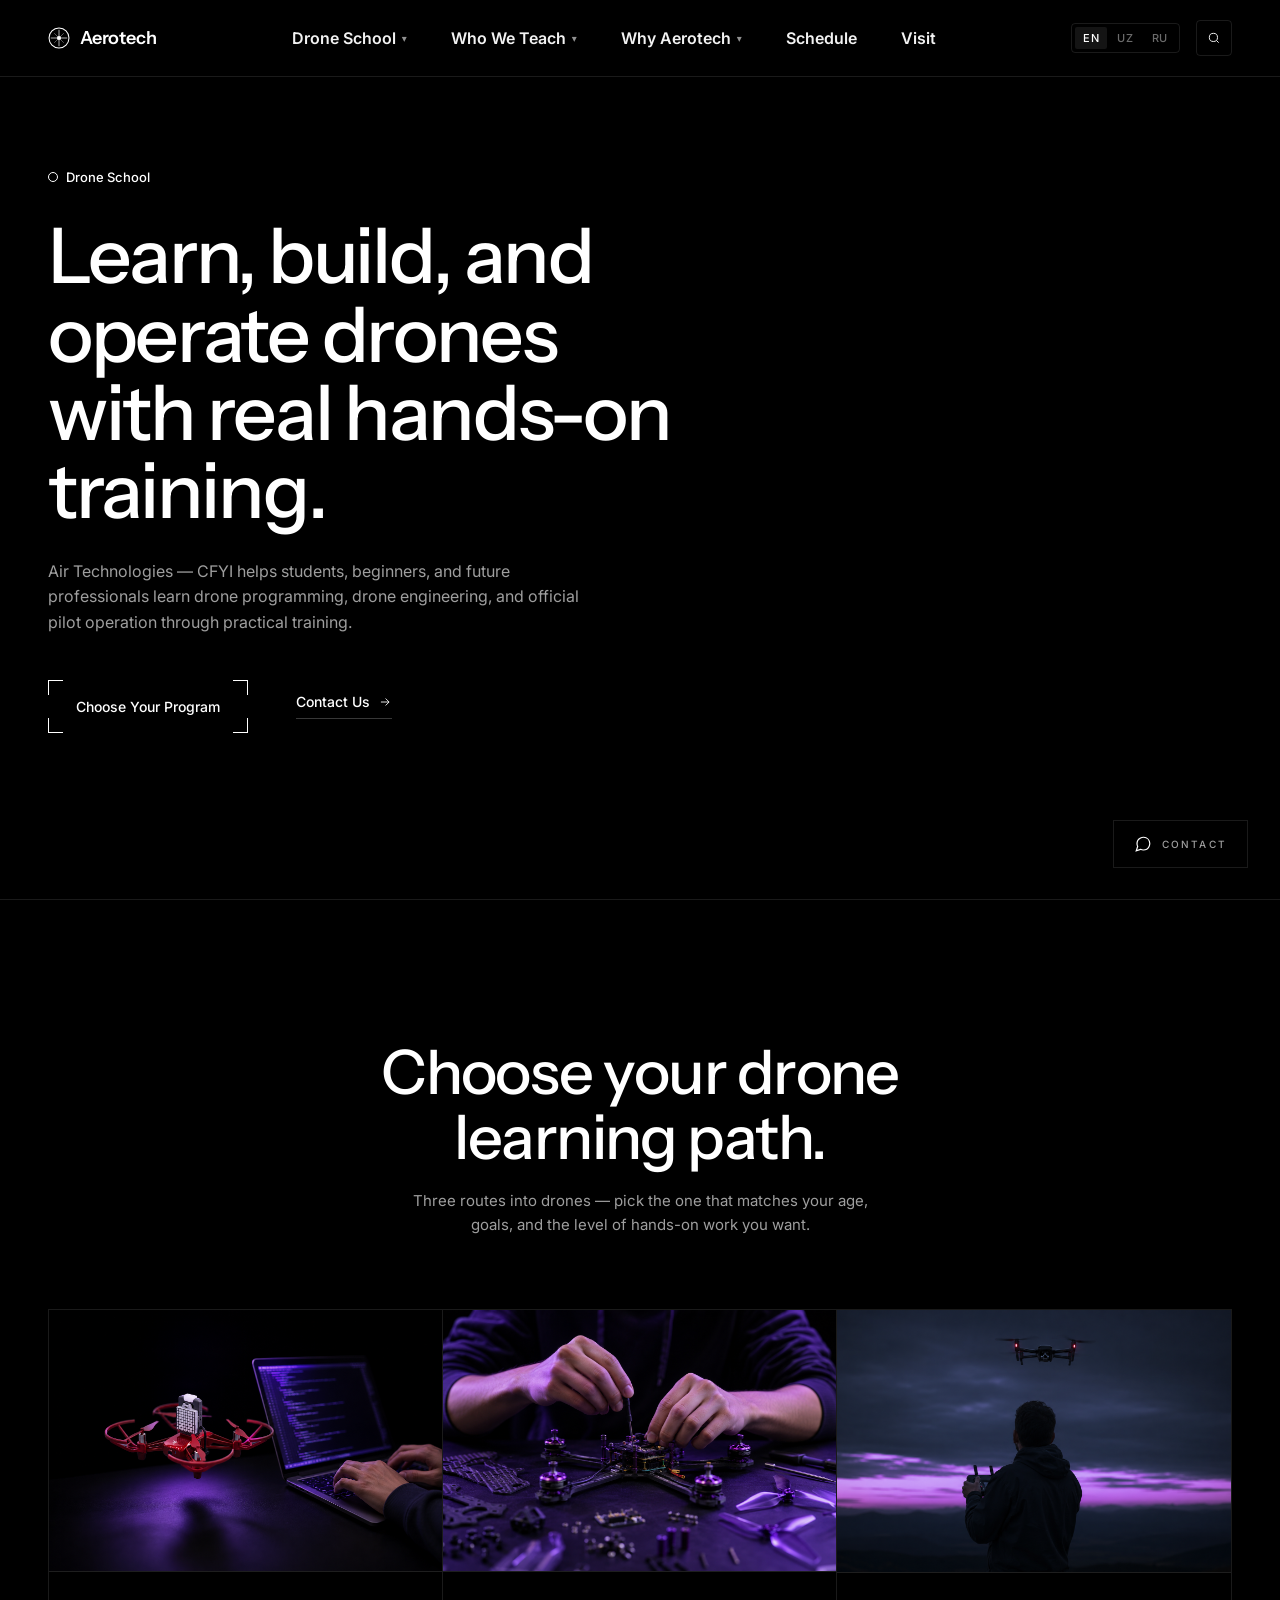
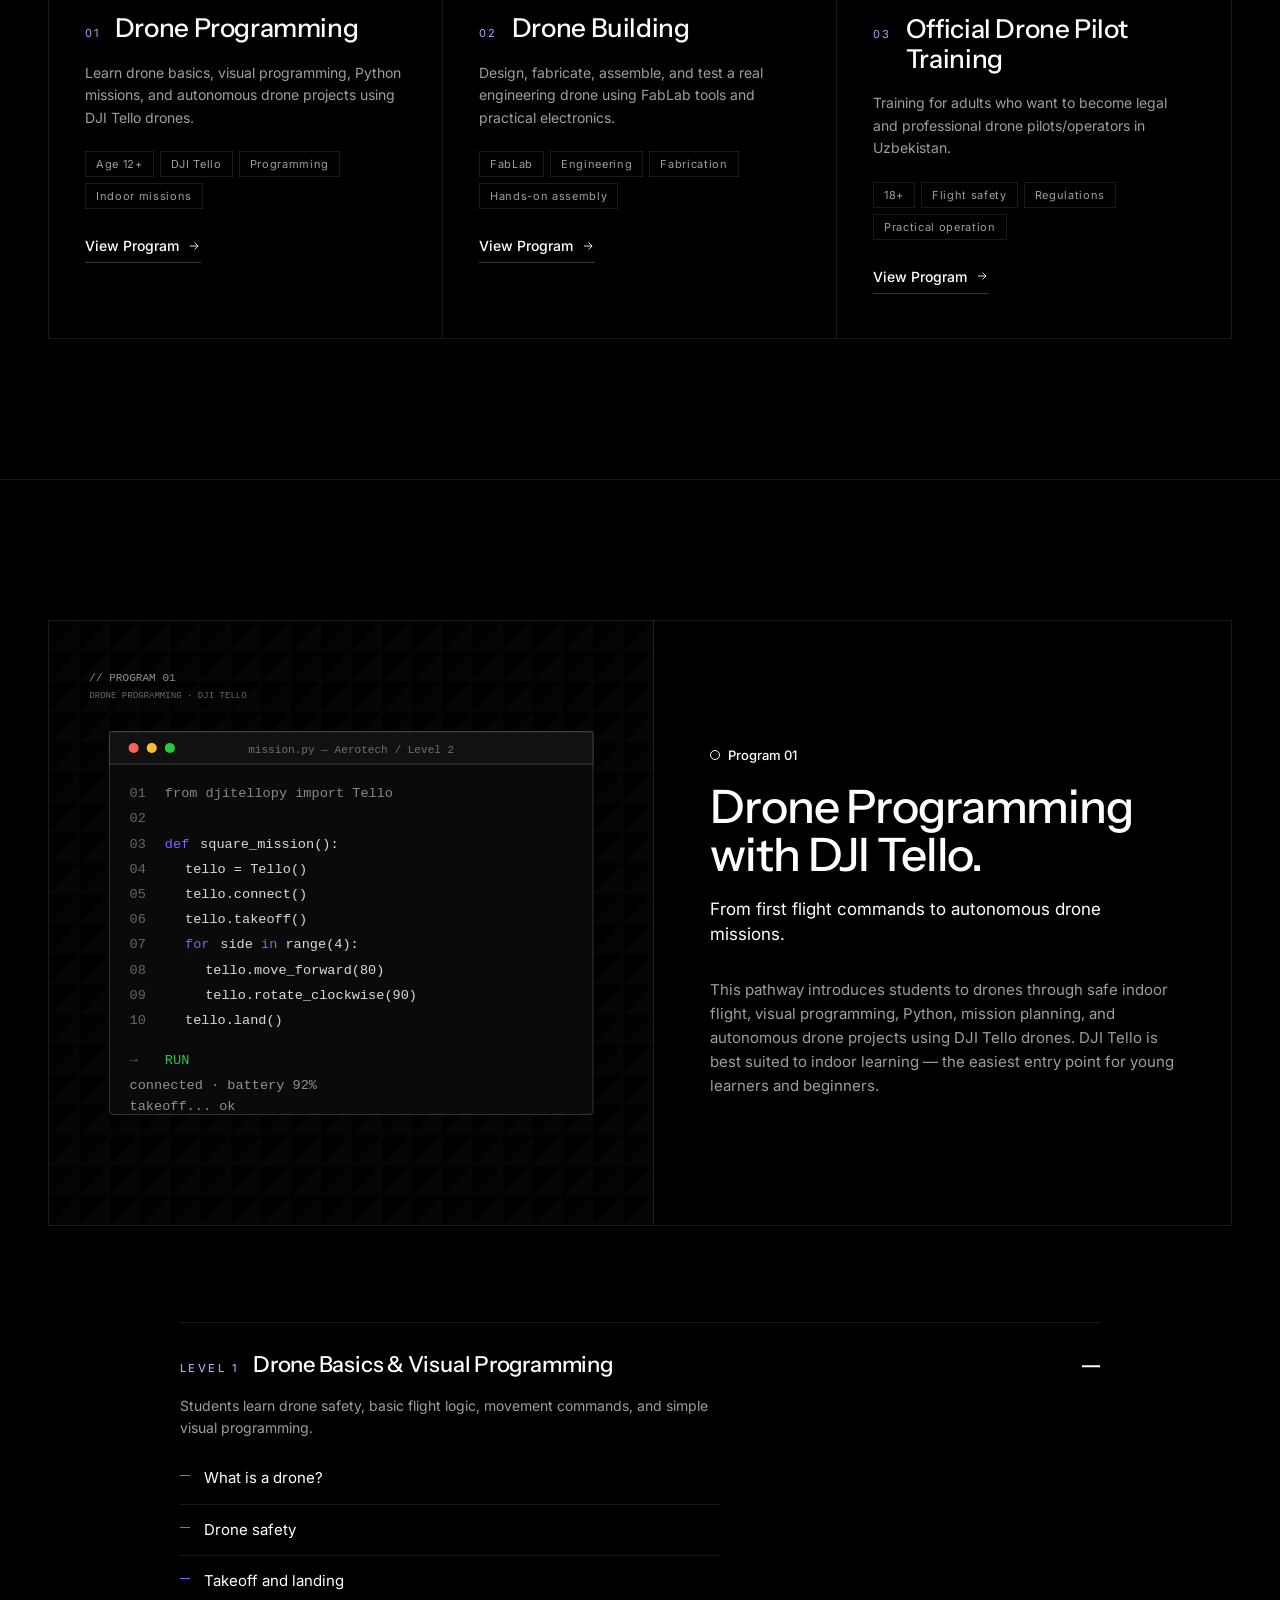
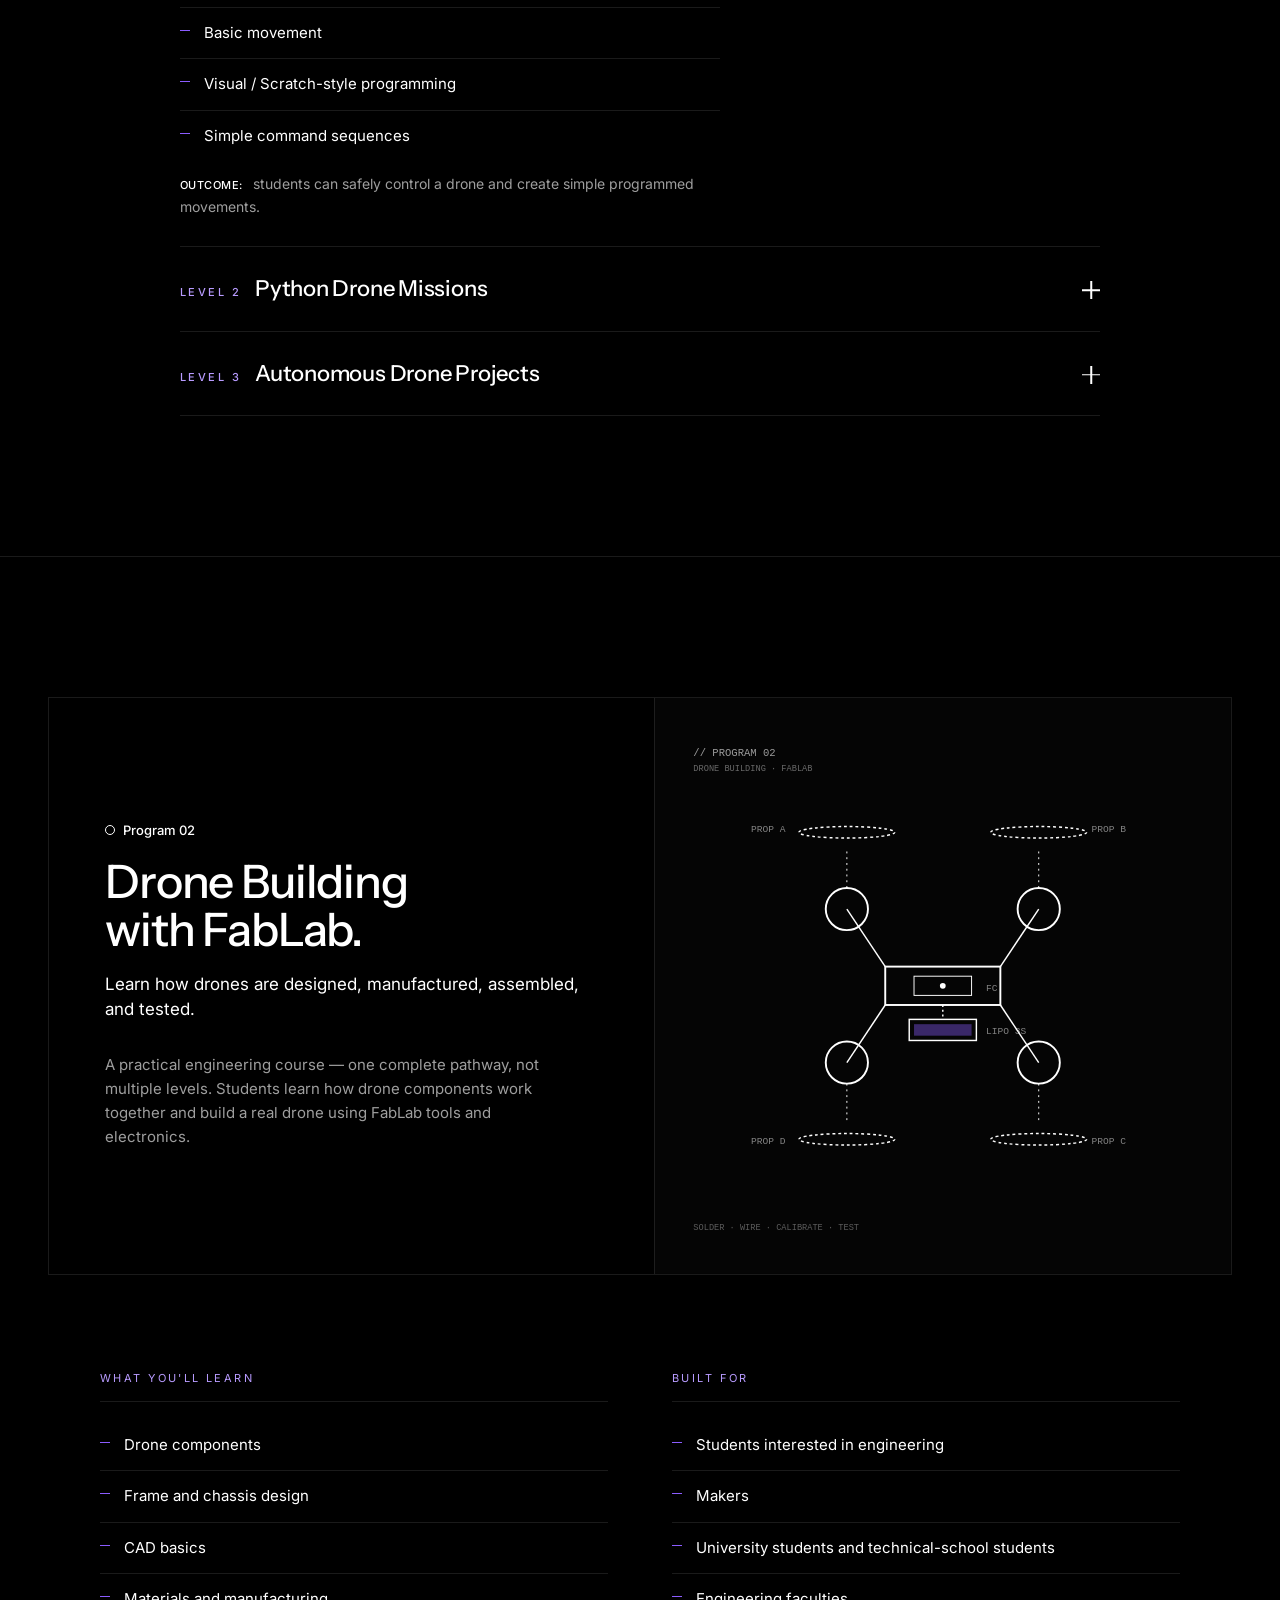
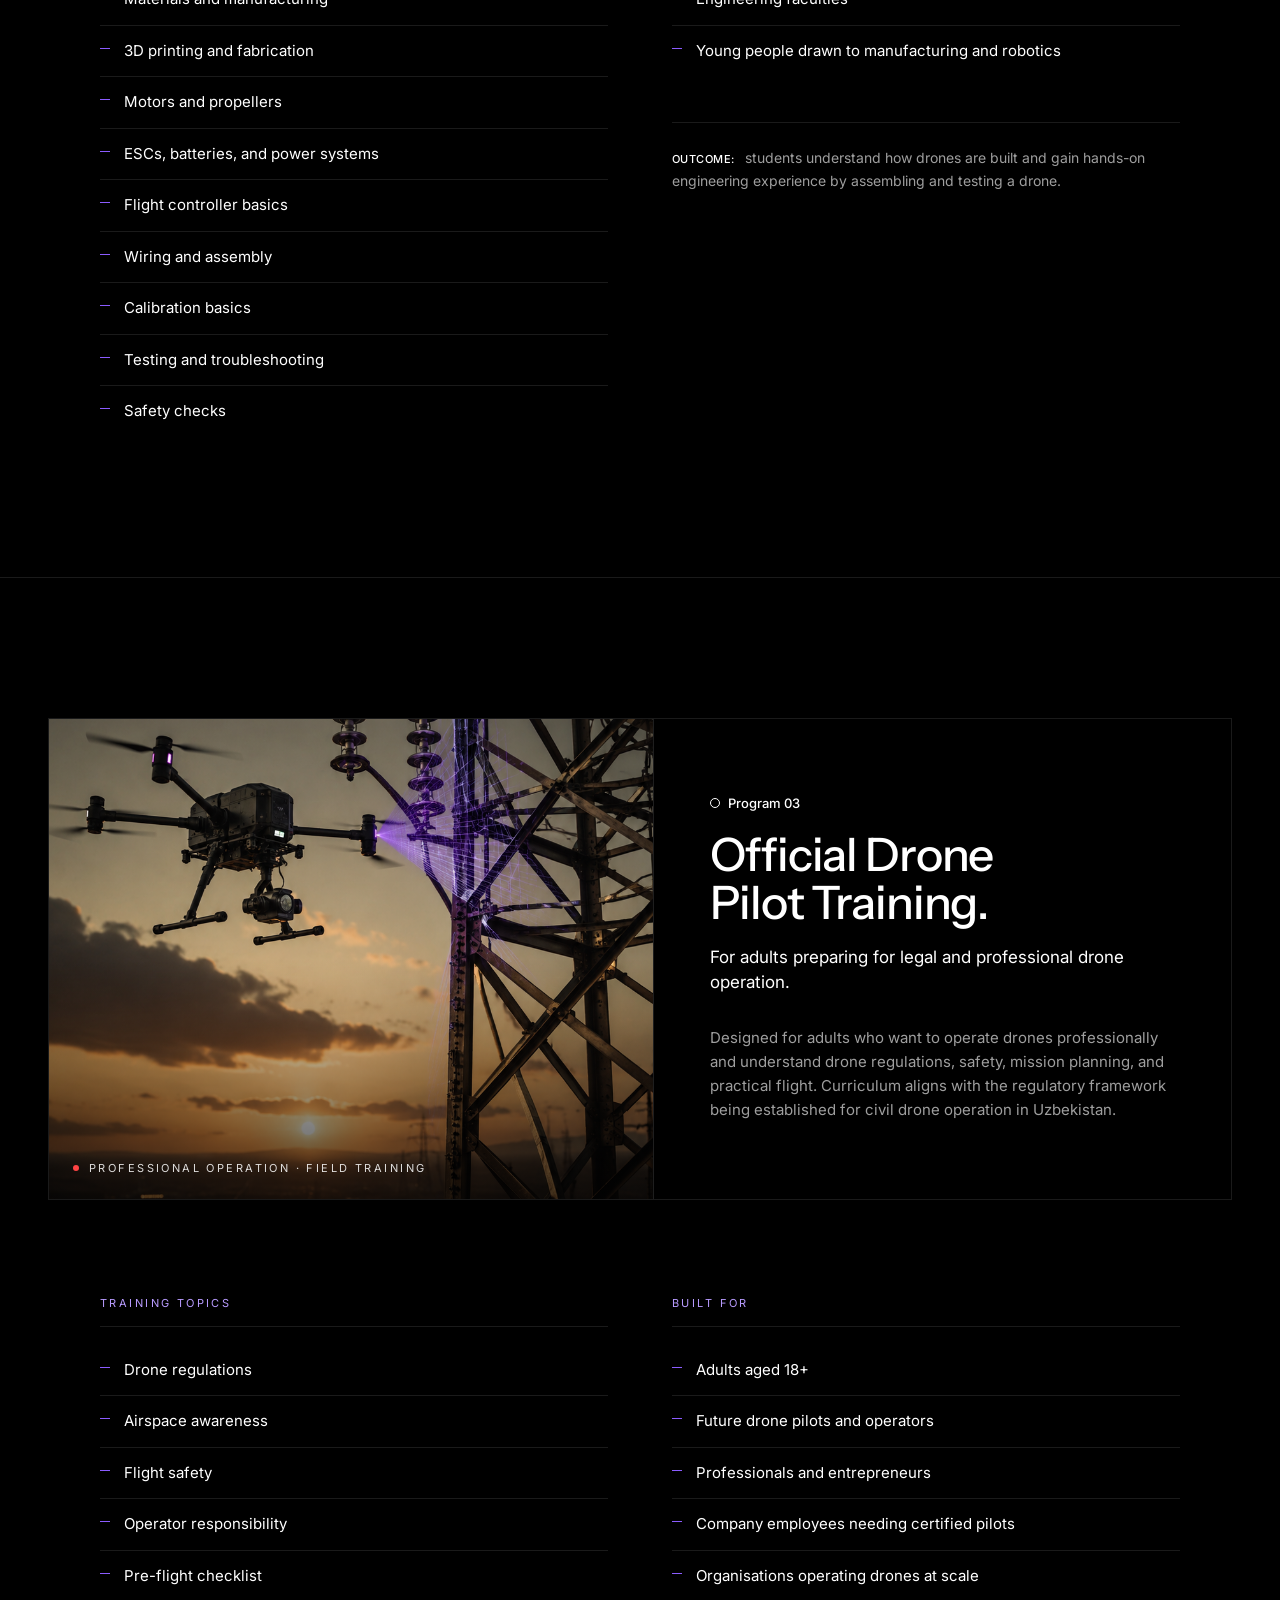
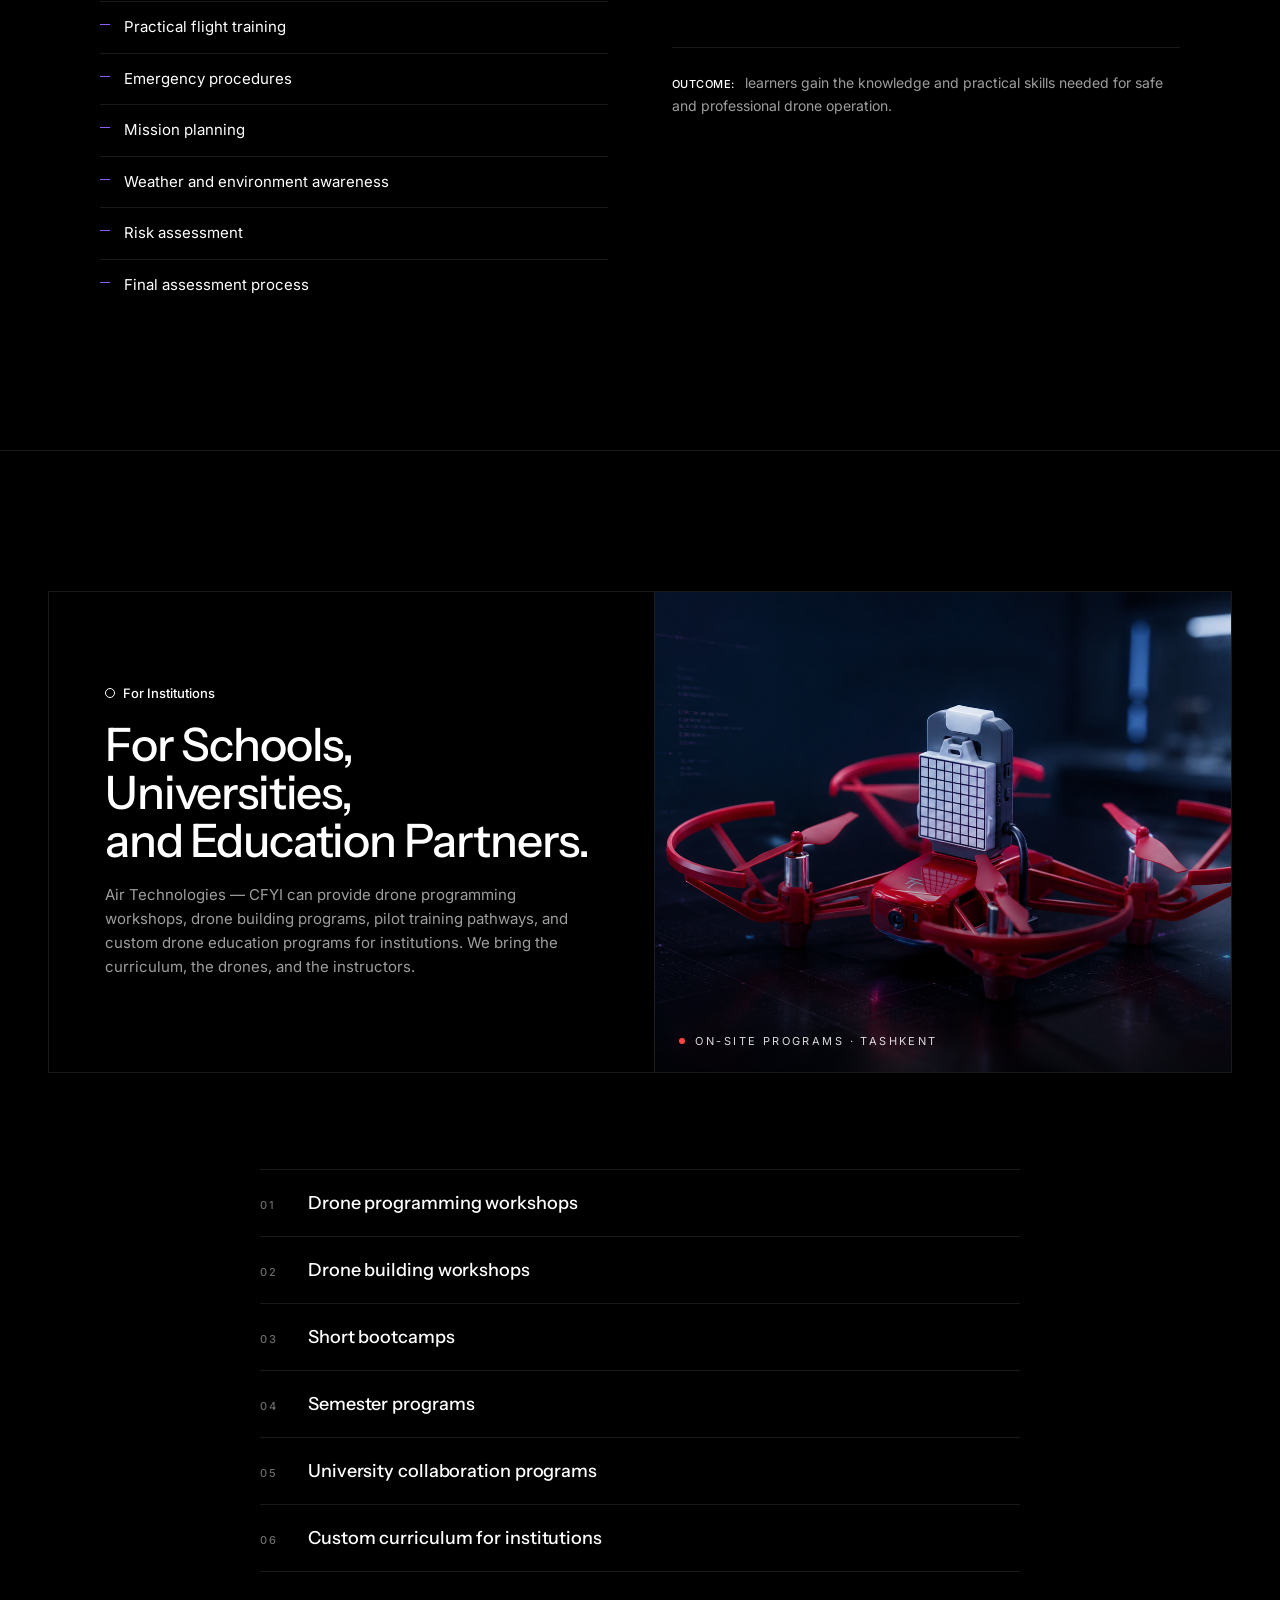
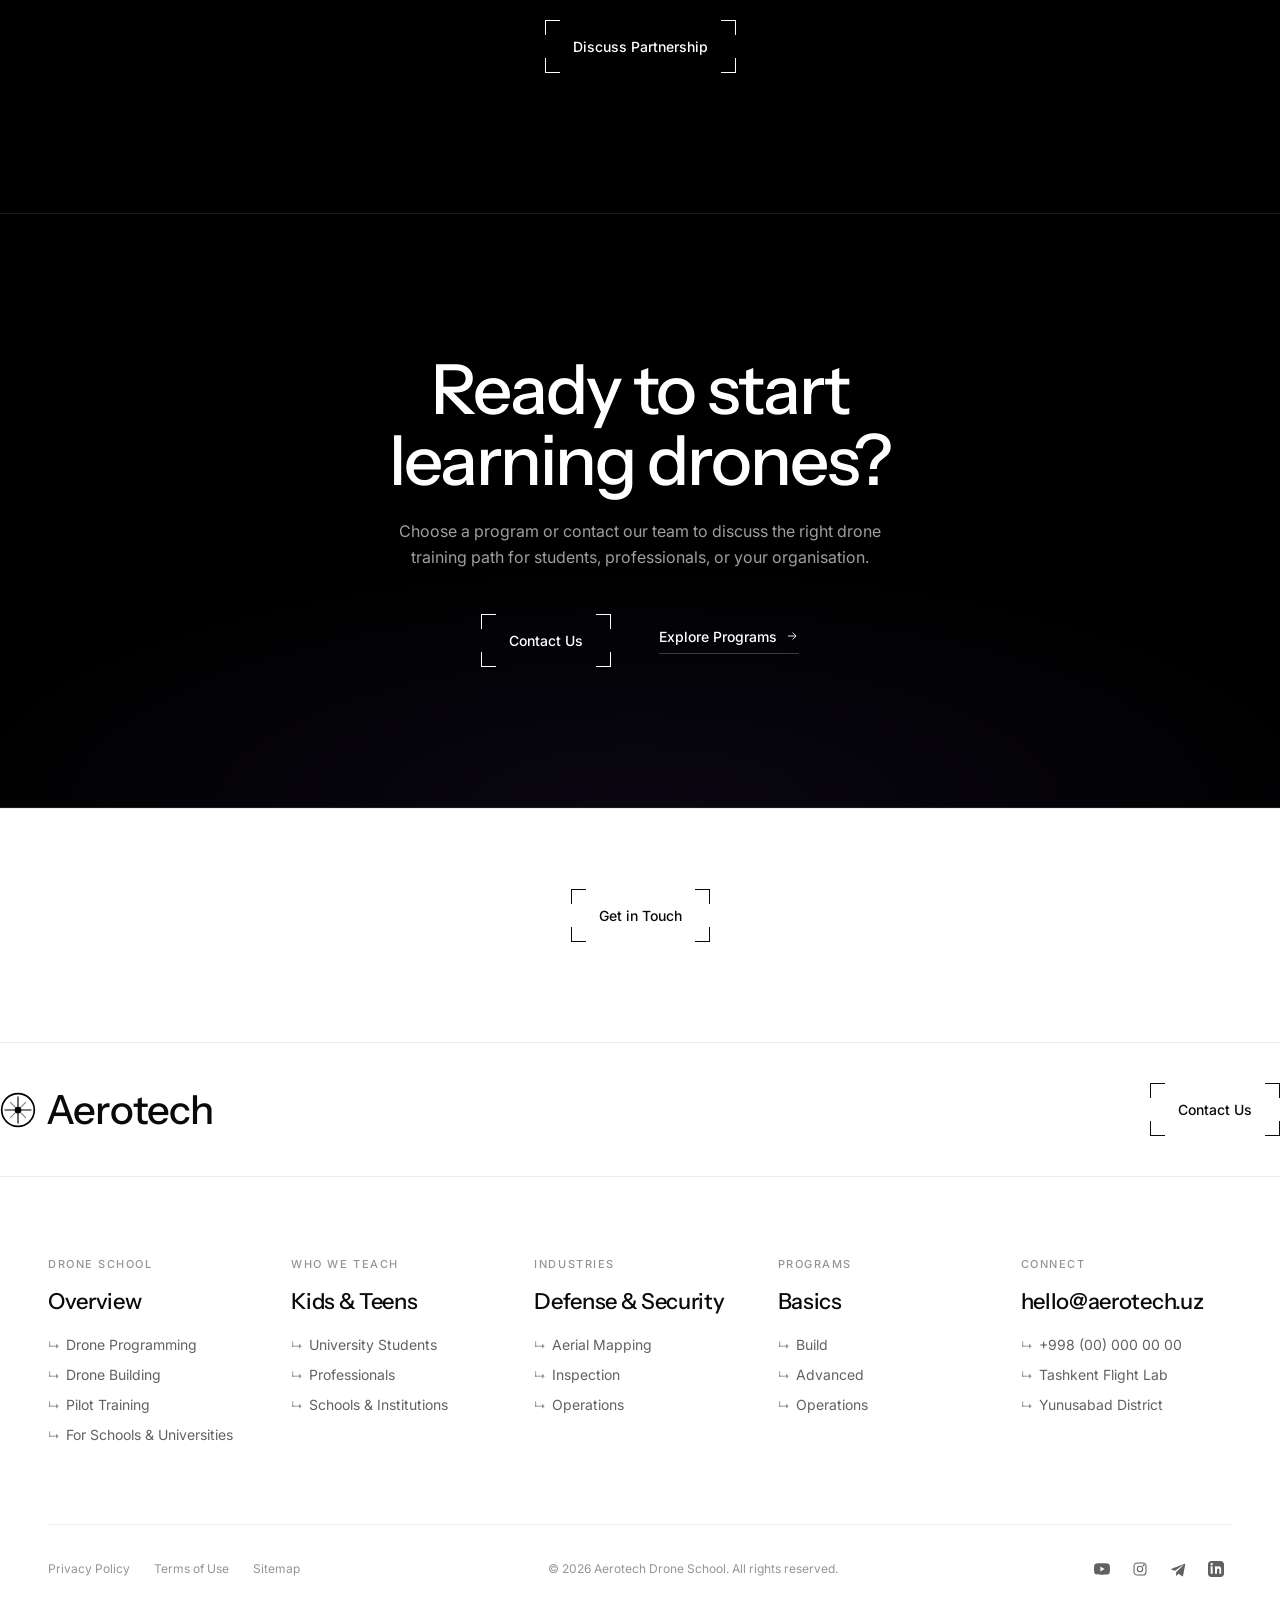
==== drone-school/index.html @ 0a7205a5 "Update site design and assets" ====
<!DOCTYPE html>
<html lang="en">
<head>
  <meta charset="UTF-8" />
  <meta name="viewport" content="width=device-width, initial-scale=1.0" />
  <meta name="description" content="Aerotech Drone School — practical drone programming, building, and pilot training in Uzbekistan. Three programs for students, makers, and adult professionals." />
  <title>Drone School — Aerotech</title>

  <link rel="preconnect" href="https://fonts.googleapis.com">
  <link rel="preconnect" href="https://fonts.gstatic.com" crossorigin>
  <link href="https://fonts.googleapis.com/css2?family=Instrument+Sans:ital,wght@0,400..700;1,400..700&family=Inter:wght@300;400;500;600&display=swap" rel="stylesheet">

  <link rel="stylesheet" href="../css/main.css">
</head>
<body>

<!-- ============================================================
     NAV
     ============================================================ -->
<nav class="nav">
  <div class="container nav-inner">
    <a href="../" class="logo">
      <span class="logo-mark">
        <svg viewBox="0 0 32 32" fill="none">
          <circle cx="16" cy="16" r="14.5" stroke="white" stroke-width="1.5"/>
          <path d="M16 4 L16 28 M4 16 L28 16" stroke="white" stroke-width="1"/>
          <path d="M9 9 L23 23 M23 9 L9 23" stroke="white" stroke-width="1" opacity="0.5"/>
          <circle cx="16" cy="16" r="3" fill="white"/>
        </svg>
      </span>
      Aerotech
    </a>
    <div class="nav-links">
      <div class="nav-item has-dropdown">
        <a href="#drone-school" class="nav-trigger" aria-current="page">Drone School <span class="caret">▾</span></a>
        <div class="nav-dropdown" role="menu" aria-label="Drone School">
          <span class="nav-dropdown__label" aria-hidden="true">Drone School</span>
          <a href="#drone-school" role="menuitem">Overview</a>
          <a href="#drone-programming" role="menuitem">Drone Programming</a>
          <a href="#drone-building" role="menuitem">Drone Building</a>
          <a href="#pilot-training" role="menuitem">Pilot Training</a>
          <a href="#education-partners" role="menuitem">For Schools &amp; Universities</a>
        </div>
      </div>
      <a href="../#audience">Who We Teach <span class="caret">▾</span></a>
      <a href="../#advantage">Why Aerotech <span class="caret">▾</span></a>
      <a href="#">Schedule</a>
      <a href="../#demo">Visit</a>
    </div>
    <div class="nav-right">
      <div class="lang-switch" role="group" aria-label="Language">
        <a href="#" class="active">EN</a>
        <a href="#">UZ</a>
        <a href="#">RU</a>
      </div>
      <a href="#" class="icon-btn" aria-label="Search">
        <svg width="14" height="14" viewBox="0 0 24 24" fill="none" stroke="currentColor" stroke-width="1.6"><circle cx="11" cy="11" r="7"/><path d="m20 20-3.5-3.5"/></svg>
      </a>
      <a href="#" class="icon-btn icon-btn--menu" aria-label="Menu">
        <svg width="14" height="14" viewBox="0 0 24 24" fill="none" stroke="currentColor" stroke-width="1.6"><path d="M3 7h18M3 12h18M3 17h18"/></svg>
      </a>
    </div>
  </div>
</nav>

<!-- Mobile menu drawer (shown < 920px) -->
<div class="mobile-menu" id="mobileMenu">
  <div class="mobile-menu-inner">
    <div class="mobile-menu-group">
      <button type="button" class="mobile-menu-toggle" aria-expanded="true" aria-controls="mobileDsSubmenu">
        Drone School
        <span class="mobile-menu-caret" aria-hidden="true"></span>
      </button>
      <div class="mobile-submenu" id="mobileDsSubmenu">
        <a href="#drone-school">Overview</a>
        <a href="#drone-programming">Drone Programming</a>
        <a href="#drone-building">Drone Building</a>
        <a href="#pilot-training">Pilot Training</a>
        <a href="#education-partners">For Schools &amp; Universities</a>
      </div>
    </div>
    <a href="../#audience">Who We Teach</a>
    <a href="../#industries">Industries</a>
    <a href="../#advantage">Why Aerotech</a>
    <a href="#">Schedule</a>
    <a href="../#demo">Visit</a>
  </div>
</div>

<!-- ============================================================
     DRONE SCHOOL — page content
     ============================================================ -->
<section class="ds-hero ds-hero--page ds-hero--video" id="drone-school">
  <video class="ds-hero__bg" autoplay loop muted playsinline>
    <source src="../assets/videos/DJI Tello EDU_1080p.mp4" type="video/mp4">
  </video>
  <div class="ds-hero__overlay" aria-hidden="true"></div>
  <div class="container ds-hero__content">
    <span class="eyebrow">Drone School</span>
    <h1 class="ds-hero__title">Learn, build, and operate drones<br>with real hands-on training.</h1>
    <p class="ds-hero__sub">Air Technologies — CFYI helps students, beginners, and future professionals learn drone programming, drone engineering, and official pilot operation through practical training.</p>
    <div class="ds-hero__ctas">
      <a href="#ds-programs" class="btn-bracket"><span>Choose Your Program</span></a>
      <a href="../#demo" class="btn-link">Contact Us
        <svg viewBox="0 0 24 24" fill="none" stroke="currentColor" stroke-width="1.5"><path d="M5 12h14M13 6l6 6-6 6"/></svg>
      </a>
    </div>
  </div>
</section>

<section class="ds-programs reveal" id="ds-programs">
  <div class="container">
    <h2 class="ds-programs__title">Choose your drone<br>learning path.</h2>
    <p class="ds-programs__sub">Three routes into drones — pick the one that matches your age, goals, and the level of hands-on work you want.</p>
    <div class="ds-programs__grid">
      <article class="ds-program">
        <div class="ds-program__visual">
          <img src="../assets/images/Drone_programming.png" alt="A student coding drone missions on a laptop next to a mini drone" loading="lazy">
        </div>
        <div class="ds-program__head">
          <span class="ds-program__num">01</span>
          <h3>Drone Programming</h3>
        </div>
        <p>Learn drone basics, visual programming, Python missions, and autonomous drone projects using DJI Tello drones.</p>
        <ul class="ds-program__tags">
          <li>Age 12+</li>
          <li>DJI Tello</li>
          <li>Programming</li>
          <li>Indoor missions</li>
        </ul>
        <a href="#drone-programming" class="btn-link">View Program
          <svg viewBox="0 0 24 24" fill="none" stroke="currentColor" stroke-width="1.5"><path d="M5 12h14M13 6l6 6-6 6"/></svg>
        </a>
      </article>
      <article class="ds-program">
        <div class="ds-program__visual">
          <img src="../assets/images/Drone_building.png" alt="A student assembling a quadcopter drone from its components" loading="lazy">
        </div>
        <div class="ds-program__head">
          <span class="ds-program__num">02</span>
          <h3>Drone Building</h3>
        </div>
        <p>Design, fabricate, assemble, and test a real engineering drone using FabLab tools and practical electronics.</p>
        <ul class="ds-program__tags">
          <li>FabLab</li>
          <li>Engineering</li>
          <li>Fabrication</li>
          <li>Hands-on assembly</li>
        </ul>
        <a href="#drone-building" class="btn-link">View Program
          <svg viewBox="0 0 24 24" fill="none" stroke="currentColor" stroke-width="1.5"><path d="M5 12h14M13 6l6 6-6 6"/></svg>
        </a>
      </article>
      <article class="ds-program">
        <div class="ds-program__visual">
          <img src="../assets/images/Drone_piloting.png" alt="A drone pilot flying a professional drone at dusk with a controller" loading="lazy">
        </div>
        <div class="ds-program__head">
          <span class="ds-program__num">03</span>
          <h3>Official Drone Pilot Training</h3>
        </div>
        <p>Training for adults who want to become legal and professional drone pilots/operators in Uzbekistan.</p>
        <ul class="ds-program__tags">
          <li>18+</li>
          <li>Flight safety</li>
          <li>Regulations</li>
          <li>Practical operation</li>
        </ul>
        <a href="#pilot-training" class="btn-link">View Program
          <svg viewBox="0 0 24 24" fill="none" stroke="currentColor" stroke-width="1.5"><path d="M5 12h14M13 6l6 6-6 6"/></svg>
        </a>
      </article>
    </div>
  </div>
</section>

<section class="ds-deepdive reveal" id="drone-programming">
  <div class="container">
    <div class="ds-feature">
      <div class="ds-feature__visual" aria-hidden="true">
        <svg viewBox="0 0 600 600" preserveAspectRatio="xMidYMid slice">
          <defs>
            <pattern id="ddCodeGrid" width="30" height="30" patternUnits="userSpaceOnUse">
              <path d="M30 0 L0 0 0 30" stroke="rgba(139,92,255,0.08)" stroke-width="0.5"/>
            </pattern>
          </defs>
          <rect width="600" height="600" fill="#050505"/>
          <rect width="600" height="600" fill="url(#ddCodeGrid)"/>
          <rect x="60" y="110" width="480" height="380" rx="4" fill="#0a0a0a" stroke="rgba(255,255,255,0.18)"/>
          <rect x="60" y="110" width="480" height="32" fill="#111" stroke="rgba(255,255,255,0.18)"/>
          <circle cx="84" cy="126" r="5" fill="#ff5f56"/>
          <circle cx="102" cy="126" r="5" fill="#ffbd2e"/>
          <circle cx="120" cy="126" r="5" fill="#27c93f"/>
          <text x="300" y="131" font-family="monospace" font-size="11" fill="rgba(255,255,255,0.4)" text-anchor="middle">mission.py — Aerotech / Level 2</text>
          <g font-family="monospace" font-size="13.5" fill="rgba(255,255,255,0.85)">
            <text x="80" y="175" fill="#666">01</text>
            <text x="115" y="175" fill="#888">from djitellopy import Tello</text>
            <text x="80" y="200" fill="#666">02</text>
            <text x="80" y="225" fill="#666">03</text>
            <text x="115" y="225" fill="#8B5CFF">def</text>
            <text x="150" y="225">square_mission():</text>
            <text x="80" y="250" fill="#666">04</text>
            <text x="135" y="250">tello = Tello()</text>
            <text x="80" y="275" fill="#666">05</text>
            <text x="135" y="275">tello.connect()</text>
            <text x="80" y="300" fill="#666">06</text>
            <text x="135" y="300">tello.takeoff()</text>
            <text x="80" y="325" fill="#666">07</text>
            <text x="135" y="325" fill="#8B5CFF">for</text>
            <text x="170" y="325">side <tspan fill="#8B5CFF">in</tspan> range(4):</text>
            <text x="80" y="350" fill="#666">08</text>
            <text x="155" y="350">tello.move_forward(80)</text>
            <text x="80" y="375" fill="#666">09</text>
            <text x="155" y="375">tello.rotate_clockwise(90)</text>
            <text x="80" y="400" fill="#666">10</text>
            <text x="135" y="400">tello.land()</text>
            <text x="80" y="440" fill="#666">→</text>
            <text x="115" y="440" fill="#27c93f">RUN</text>
            <text x="80" y="465" fill="rgba(255,255,255,0.55)">  connected · battery 92%</text>
            <text x="80" y="485" fill="rgba(255,255,255,0.55)">  takeoff... ok</text>
            <text x="80" y="467" font-size="0" fill="transparent">.</text>
          </g>
          <g font-family="monospace" font-size="11" fill="rgba(255,255,255,0.55)">
            <text x="40" y="60">// PROGRAM 01</text>
            <text x="40" y="76" font-size="9" fill="rgba(255,255,255,0.4)">DRONE PROGRAMMING · DJI TELLO</text>
          </g>
        </svg>
      </div>
      <div class="ds-feature__content">
        <span class="eyebrow">Program 01</span>
        <h2>Drone Programming<br>with DJI Tello.</h2>
        <p class="ds-deepdive__lede">From first flight commands to autonomous drone missions.</p>
        <p class="ds-deepdive__body">This pathway introduces students to drones through safe indoor flight, visual programming, Python, mission planning, and autonomous drone projects using DJI Tello drones. DJI Tello is best suited to indoor learning — the easiest entry point for young learners and beginners.</p>
      </div>
    </div>

    <div class="ds-levels accordion">
      <div class="acc-item ds-level open">
        <div class="acc-head">
          <h3><span class="ds-level__num">Level 1</span>Drone Basics &amp; Visual Programming</h3>
          <span class="acc-toggle"></span>
        </div>
        <div class="acc-body">
          <p>Students learn drone safety, basic flight logic, movement commands, and simple visual programming.</p>
          <ul class="ds-points">
            <li>What is a drone?</li>
            <li>Drone safety</li>
            <li>Takeoff and landing</li>
            <li>Basic movement</li>
            <li>Visual / Scratch-style programming</li>
            <li>Simple command sequences</li>
          </ul>
          <p class="ds-outcome"><strong>Outcome:</strong> students can safely control a drone and create simple programmed movements.</p>
        </div>
      </div>

      <div class="acc-item ds-level">
        <div class="acc-head">
          <h3><span class="ds-level__num">Level 2</span>Python Drone Missions</h3>
          <span class="acc-toggle"></span>
        </div>
        <div class="acc-body">
          <p>Students move from visual logic to Python and learn how to create planned drone missions.</p>
          <ul class="ds-points">
            <li>Python basics</li>
            <li>Drone control with code</li>
            <li>Variables, loops, conditions, functions</li>
            <li>Mission planning</li>
            <li>Debugging drone behavior</li>
          </ul>
          <p class="ds-outcome"><strong>Outcome:</strong> students can write Python code to control drone missions.</p>
        </div>
      </div>

      <div class="acc-item ds-level">
        <div class="acc-head">
          <h3><span class="ds-level__num">Level 3</span>Autonomous Drone Projects</h3>
          <span class="acc-toggle"></span>
        </div>
        <div class="acc-body">
          <p>Students create more advanced drone projects using mission logic, camera concepts, and autonomous behavior.</p>
          <ul class="ds-points">
            <li>Advanced mission logic</li>
            <li>Multi-step missions</li>
            <li>Camera and video-stream basics</li>
            <li>Introduction to computer vision</li>
            <li>Object tracking concepts</li>
            <li>Final autonomous project</li>
            <li>Swarm / multi-drone concepts when equipment allows</li>
          </ul>
          <p class="ds-outcome"><strong>Outcome:</strong> students can create a small autonomous drone project.</p>
        </div>
      </div>
    </div>
  </div>
</section>

<section class="ds-deepdive reveal" id="drone-building">
  <div class="container">
    <div class="ds-feature ds-feature--flip">
      <div class="ds-feature__visual" aria-hidden="true">
        <svg viewBox="0 0 600 600" preserveAspectRatio="xMidYMid slice">
          <rect width="600" height="600" fill="#050505"/>
          <g stroke="white" fill="none" stroke-width="1.5">
            <rect x="240" y="280" width="120" height="40" stroke-width="2"/>
            <line x1="200" y1="220" x2="240" y2="280"/>
            <line x1="400" y1="220" x2="360" y2="280"/>
            <line x1="200" y1="380" x2="240" y2="320"/>
            <line x1="400" y1="380" x2="360" y2="320"/>
            <circle cx="200" cy="220" r="22" stroke-width="2"/>
            <circle cx="400" cy="220" r="22" stroke-width="2"/>
            <circle cx="200" cy="380" r="22" stroke-width="2"/>
            <circle cx="400" cy="380" r="22" stroke-width="2"/>
            <ellipse cx="200" cy="140" rx="50" ry="6" stroke-dasharray="3 3"/>
            <ellipse cx="400" cy="140" rx="50" ry="6" stroke-dasharray="3 3"/>
            <line x1="200" y1="160" x2="200" y2="200" stroke-dasharray="2 4" stroke-width="1"/>
            <line x1="400" y1="160" x2="400" y2="200" stroke-dasharray="2 4" stroke-width="1"/>
            <ellipse cx="200" cy="460" rx="50" ry="6" stroke-dasharray="3 3"/>
            <ellipse cx="400" cy="460" rx="50" ry="6" stroke-dasharray="3 3"/>
            <line x1="200" y1="402" x2="200" y2="442" stroke-dasharray="2 4" stroke-width="1"/>
            <line x1="400" y1="402" x2="400" y2="442" stroke-dasharray="2 4" stroke-width="1"/>
            <rect x="270" y="290" width="60" height="20" stroke-width="1"/>
            <circle cx="300" cy="300" r="3" fill="white" stroke="none"/>
            <rect x="265" y="335" width="70" height="22" stroke-width="1.5"/>
            <rect x="270" y="340" width="60" height="12" fill="rgba(139,92,255,0.4)" stroke="none"/>
            <line x1="300" y1="320" x2="300" y2="335" stroke-dasharray="2 3"/>
          </g>
          <g font-family="monospace" font-size="10" fill="rgba(255,255,255,0.5)">
            <text x="100" y="140">PROP A</text>
            <text x="455" y="140">PROP B</text>
            <text x="100" y="465">PROP D</text>
            <text x="455" y="465">PROP C</text>
            <text x="345" y="305">FC</text>
            <text x="345" y="350">LIPO 3S</text>
            <text x="40" y="60" font-family="monospace" font-size="11" fill="rgba(255,255,255,0.6)">// PROGRAM 02</text>
            <text x="40" y="76" font-family="monospace" font-size="9" fill="rgba(255,255,255,0.4)">DRONE BUILDING · FABLAB</text>
            <text x="40" y="555" font-family="monospace" font-size="9" fill="rgba(255,255,255,0.35)">SOLDER · WIRE · CALIBRATE · TEST</text>
          </g>
        </svg>
      </div>
      <div class="ds-feature__content">
        <span class="eyebrow">Program 02</span>
        <h2>Drone Building<br>with FabLab.</h2>
        <p class="ds-deepdive__lede">Learn how drones are designed, manufactured, assembled, and tested.</p>
        <p class="ds-deepdive__body">A practical engineering course — one complete pathway, not multiple levels. Students learn how drone components work together and build a real drone using FabLab tools and electronics.</p>
      </div>
    </div>

    <div class="ds-twocol">
      <div class="ds-twocol__col">
        <span class="ds-twocol__label">What you'll learn</span>
        <ul class="ds-points ds-points--two">
          <li>Drone components</li>
          <li>Frame and chassis design</li>
          <li>CAD basics</li>
          <li>Materials and manufacturing</li>
          <li>3D printing and fabrication</li>
          <li>Motors and propellers</li>
          <li>ESCs, batteries, and power systems</li>
          <li>Flight controller basics</li>
          <li>Wiring and assembly</li>
          <li>Calibration basics</li>
          <li>Testing and troubleshooting</li>
          <li>Safety checks</li>
        </ul>
      </div>
      <div class="ds-twocol__col">
        <span class="ds-twocol__label">Built for</span>
        <ul class="ds-points">
          <li>Students interested in engineering</li>
          <li>Makers</li>
          <li>University students and technical-school students</li>
          <li>Engineering faculties</li>
          <li>Young people drawn to manufacturing and robotics</li>
        </ul>
        <p class="ds-outcome ds-outcome--block"><strong>Outcome:</strong> students understand how drones are built and gain hands-on engineering experience by assembling and testing a drone.</p>
      </div>
    </div>
  </div>
</section>

<section class="ds-deepdive reveal" id="pilot-training">
  <div class="container">
    <div class="ds-feature">
      <div class="ds-feature__visual ds-feature__visual--photo">
        <img src="../assets/images/industries-inspection.png" alt="Professional drone operator inspecting infrastructure at sunset" loading="lazy">
        <div class="ds-feature__visual-meta" aria-hidden="true">
          <span class="ds-hero__meta-dot"></span>
          <span>Professional operation · Field training</span>
        </div>
      </div>
      <div class="ds-feature__content">
        <span class="eyebrow">Program 03</span>
        <h2>Official Drone<br>Pilot Training.</h2>
        <p class="ds-deepdive__lede">For adults preparing for legal and professional drone operation.</p>
        <p class="ds-deepdive__body">Designed for adults who want to operate drones professionally and understand drone regulations, safety, mission planning, and practical flight. Curriculum aligns with the regulatory framework being established for civil drone operation in Uzbekistan.</p>
      </div>
    </div>

    <div class="ds-twocol">
      <div class="ds-twocol__col">
        <span class="ds-twocol__label">Training topics</span>
        <ul class="ds-points ds-points--two">
          <li>Drone regulations</li>
          <li>Airspace awareness</li>
          <li>Flight safety</li>
          <li>Operator responsibility</li>
          <li>Pre-flight checklist</li>
          <li>Practical flight training</li>
          <li>Emergency procedures</li>
          <li>Mission planning</li>
          <li>Weather and environment awareness</li>
          <li>Risk assessment</li>
          <li>Final assessment process</li>
        </ul>
      </div>
      <div class="ds-twocol__col">
        <span class="ds-twocol__label">Built for</span>
        <ul class="ds-points">
          <li>Adults aged 18+</li>
          <li>Future drone pilots and operators</li>
          <li>Professionals and entrepreneurs</li>
          <li>Company employees needing certified pilots</li>
          <li>Organisations operating drones at scale</li>
        </ul>
        <p class="ds-outcome ds-outcome--block"><strong>Outcome:</strong> learners gain the knowledge and practical skills needed for safe and professional drone operation.</p>
      </div>
    </div>
  </div>
</section>

<section class="ds-deepdive reveal" id="education-partners">
  <div class="container">
    <div class="ds-feature ds-feature--flip">
      <div class="ds-feature__visual ds-feature__visual--photo">
        <img src="../assets/images/1-aerotechadv.png" alt="Aerotech instructors and students in the flight lab" loading="lazy">
        <div class="ds-feature__visual-meta" aria-hidden="true">
          <span class="ds-hero__meta-dot"></span>
          <span>On-site programs · Tashkent</span>
        </div>
      </div>
      <div class="ds-feature__content">
        <span class="eyebrow">For Institutions</span>
        <h2>For Schools, Universities,<br>and Education Partners.</h2>
        <p class="ds-deepdive__body">Air Technologies — CFYI can provide drone programming workshops, drone building programs, pilot training pathways, and custom drone education programs for institutions. We bring the curriculum, the drones, and the instructors.</p>
      </div>
    </div>

    <ul class="ds-offer-list">
      <li><span class="ds-offer-list__num">01</span>Drone programming workshops</li>
      <li><span class="ds-offer-list__num">02</span>Drone building workshops</li>
      <li><span class="ds-offer-list__num">03</span>Short bootcamps</li>
      <li><span class="ds-offer-list__num">04</span>Semester programs</li>
      <li><span class="ds-offer-list__num">05</span>University collaboration programs</li>
      <li><span class="ds-offer-list__num">06</span>Custom curriculum for institutions</li>
    </ul>

    <div class="ds-partners-cta-wrap">
      <a href="../#demo" class="btn-bracket ds-partners-cta"><span>Discuss Partnership</span></a>
    </div>
  </div>
</section>

<section class="ds-final-cta reveal">
  <div class="container">
    <h2>Ready to start<br>learning drones?</h2>
    <p>Choose a program or contact our team to discuss the right drone training path for students, professionals, or your organisation.</p>
    <div class="ds-final-cta__ctas">
      <a href="../#demo" class="btn-bracket"><span>Contact Us</span></a>
      <a href="#ds-programs" class="btn-link">Explore Programs
        <svg viewBox="0 0 24 24" fill="none" stroke="currentColor" stroke-width="1.5"><path d="M5 12h14M13 6l6 6-6 6"/></svg>
      </a>
    </div>
  </div>
</section>

<!-- ============================================================
     FOOTER
     ============================================================ -->
<footer class="footer">
  <div class="container">
    <div class="footer-cta">
      <a href="../#demo" class="btn-bracket"><span>Get in Touch</span></a>
    </div>
  </div>

  <div class="footer-brand-row">
    <div class="container footer-brand-inner">
      <a href="../" class="logo footer-logo-big">
        <span class="logo-mark">
          <svg viewBox="0 0 32 32" fill="none">
            <circle cx="16" cy="16" r="14.5" stroke="white" stroke-width="1.5"/>
            <path d="M16 4 L16 28 M4 16 L28 16" stroke="white" stroke-width="1"/>
            <path d="M9 9 L23 23 M23 9 L9 23" stroke="white" stroke-width="1" opacity="0.5"/>
            <circle cx="16" cy="16" r="3" fill="white"/>
          </svg>
        </span>
        Aerotech
      </a>
      <a href="../#demo" class="btn-bracket"><span>Contact Us</span></a>
    </div>
  </div>

  <div class="container">
    <div class="footer-grid">

      <div class="footer-col">
        <h4>Drone School</h4>
        <a href="#drone-school" class="footer-link-lg">Overview</a>
        <ul>
          <li><a href="#drone-programming">Drone Programming</a></li>
          <li><a href="#drone-building">Drone Building</a></li>
          <li><a href="#pilot-training">Pilot Training</a></li>
          <li><a href="#education-partners">For Schools &amp; Universities</a></li>
        </ul>
      </div>

      <div class="footer-col">
        <h4>Who We Teach</h4>
        <a href="../#audience" class="footer-link-lg">Kids &amp; Teens</a>
        <ul>
          <li><a href="../#audience">University Students</a></li>
          <li><a href="../#audience">Professionals</a></li>
          <li><a href="../#audience">Schools &amp; Institutions</a></li>
        </ul>
      </div>

      <div class="footer-col">
        <h4>Industries</h4>
        <a href="../#industries" class="footer-link-lg">Defense &amp; Security</a>
        <ul>
          <li><a href="../#industries">Aerial Mapping</a></li>
          <li><a href="../#industries">Inspection</a></li>
          <li><a href="../#industries">Operations</a></li>
        </ul>
      </div>

      <div class="footer-col">
        <h4>Programs</h4>
        <a href="../#prog-1" class="footer-link-lg">Basics</a>
        <ul>
          <li><a href="../#prog-2">Build</a></li>
          <li><a href="../#prog-3">Advanced</a></li>
          <li><a href="../#prog-4">Operations</a></li>
        </ul>
      </div>

      <div class="footer-col">
        <h4>Connect</h4>
        <a href="mailto:hello@aerotech.uz" class="footer-link-lg">hello@aerotech.uz</a>
        <ul>
          <li><a href="tel:+998000000000">+998 (00) 000 00 00</a></li>
          <li><a href="../#demo">Tashkent Flight Lab</a></li>
          <li><a href="../#demo">Yunusabad District</a></li>
        </ul>
      </div>

    </div>

    <div class="footer-bottom">
      <div class="legal">
        <a href="#">Privacy Policy</a>
        <a href="#">Terms of Use</a>
        <a href="#">Sitemap</a>
      </div>
      <div class="copy">© 2026 Aerotech Drone School. All rights reserved.</div>
      <div class="social">
        <a href="#" aria-label="YouTube">
          <svg viewBox="0 0 24 24" fill="currentColor"><path d="M23.5 6.2a3 3 0 0 0-2.1-2.1C19.5 3.5 12 3.5 12 3.5s-7.5 0-9.4.6A3 3 0 0 0 .5 6.2 31.4 31.4 0 0 0 0 12a31.4 31.4 0 0 0 .5 5.8 3 3 0 0 0 2.1 2.1c2 .6 9.4.6 9.4.6s7.5 0 9.4-.6a3 3 0 0 0 2.1-2.1A31.4 31.4 0 0 0 24 12a31.4 31.4 0 0 0-.5-5.8zM9.6 15.6V8.4l6.2 3.6-6.2 3.6z"/></svg>
        </a>
        <a href="#" aria-label="Instagram">
          <svg viewBox="0 0 24 24" fill="none" stroke="currentColor" stroke-width="1.6"><rect x="3" y="3" width="18" height="18" rx="5"/><circle cx="12" cy="12" r="4"/><circle cx="17.5" cy="6.5" r="0.6" fill="currentColor"/></svg>
        </a>
        <a href="#" aria-label="Telegram">
          <svg viewBox="0 0 24 24" fill="currentColor"><path d="M22 4 2.5 11.5c-.7.3-.7 1.2 0 1.5l5 1.7L19 6.5c.5-.4 1-.1.6.3L9.4 16.4l-.4 5c0 .6.7.9 1.1.5l3-2.7 5 3.7c.6.4 1.4.1 1.5-.6L22.9 5c.2-.7-.4-1.3-.9-1z"/></svg>
        </a>
        <a href="#" aria-label="LinkedIn">
          <svg viewBox="0 0 24 24" fill="currentColor"><path d="M19 0H5C2.2 0 0 2.2 0 5v14c0 2.8 2.2 5 5 5h14c2.8 0 5-2.2 5-5V5c0-2.8-2.2-5-5-5zM7 19H4V8h3v11zM5.5 6.5c-1 0-1.7-.7-1.7-1.7s.7-1.7 1.7-1.7c1 0 1.7.7 1.7 1.7s-.7 1.7-1.7 1.7zM20 19h-3v-5.4c0-1.4-.5-2.3-1.7-2.3-.9 0-1.5.6-1.7 1.2-.1.2-.1.5-.1.8V19h-3V8h3v1.3c.4-.6 1.1-1.5 2.7-1.5 2 0 3.5 1.3 3.5 4.1V19z"/></svg>
        </a>
      </div>
    </div>
  </div>
</footer>

<!-- ============================================================
     LEAD CAPTURE CTA — persistent right-edge drawer
     ============================================================ -->
<button class="cta-trigger" id="leadTrigger" type="button" aria-label="Open contact panel" aria-expanded="false" aria-controls="leadCTA">
  <span class="cta-trigger__icon">
    <svg viewBox="0 0 24 24" fill="none" stroke="currentColor" stroke-width="1.6">
      <path d="M21 11.5a8.4 8.4 0 0 1-.9 3.8 8.5 8.5 0 0 1-7.6 4.7 8.4 8.4 0 0 1-3.8-.9L3 21l1.9-5.7a8.4 8.4 0 0 1-.9-3.8 8.5 8.5 0 0 1 4.7-7.6 8.4 8.4 0 0 1 3.8-.9h.5a8.5 8.5 0 0 1 8 8z"/>
    </svg>
  </span>
  <span class="cta-trigger__label">Contact</span>
</button>

<aside class="cta-popup" id="leadCTA" aria-hidden="true" role="dialog" aria-modal="false" aria-label="Talk to our team">
  <div class="cta-popup__card">
    <button class="cta-popup__close" type="button" aria-label="Close panel">
      <svg width="14" height="14" viewBox="0 0 24 24" fill="none" stroke="currentColor" stroke-width="1.6">
        <path d="M6 6l12 12M18 6L6 18"/>
      </svg>
    </button>

    <div class="cta-popup__scroll" id="leadScroll">
      <div class="cta-popup__eyebrow">
        <span class="cta-popup__mark">
          <svg viewBox="0 0 32 32" fill="none">
            <circle cx="16" cy="16" r="14.5" stroke="white" stroke-width="1.5"/>
            <path d="M16 4 L16 28 M4 16 L28 16" stroke="white" stroke-width="1"/>
            <path d="M9 9 L23 23 M23 9 L9 23" stroke="white" stroke-width="1" opacity="0.5"/>
            <circle cx="16" cy="16" r="3" fill="white"/>
          </svg>
        </span>
        Aerotech
      </div>

      <div class="cta-popup__panel cta-popup__panel--form">
        <h3 class="cta-popup__title">Talk to our team.</h3>
        <p class="cta-popup__sub">Leave your number or email and we'll reach out within one working day.</p>

        <form class="cta-popup__form" id="leadForm" novalidate>
          <label class="cta-popup__field">
            <span class="cta-popup__vh" id="leadInputLabel">Phone or email</span>
            <input
              type="tel"
              class="cta-popup__input"
              id="leadInput"
              name="contact"
              placeholder="+998 __ ___ __ __"
              aria-labelledby="leadInputLabel"
              autocomplete="tel"
              required
            />
          </label>

          <div class="cta-popup__toggle" role="tablist" aria-label="Contact method">
            <button type="button" class="cta-popup__toggle-btn is-active" data-mode="phone" role="tab" aria-selected="true">Phone</button>
            <button type="button" class="cta-popup__toggle-btn" data-mode="email" role="tab" aria-selected="false">Email</button>
          </div>

          <div class="cta-popup__error" id="leadError" role="alert"></div>

          <button type="submit" class="btn-bracket cta-popup__submit">
            <span class="cta-popup__btn-label">Get a callback</span>
          </button>

          <p class="cta-popup__legal">By submitting you agree to be contacted by Aerotech.</p>
        </form>
      </div>

      <div class="cta-popup__panel cta-popup__panel--success" aria-hidden="true">
        <div class="cta-popup__check">
          <svg viewBox="0 0 24 24" fill="none" stroke="currentColor" stroke-width="1.6">
            <circle cx="12" cy="12" r="10"/>
            <path d="M8 12.5l3 3 5-6"/>
          </svg>
        </div>
        <h3 class="cta-popup__title">We've got it.</h3>
        <p class="cta-popup__sub">Talk soon.</p>
      </div>

      <div class="cta-popup__contact">
        <div class="cta-popup__contact-head">Reach us directly</div>
        <ul class="cta-popup__links">
          <li>
            <a href="tel:+998000000000" class="cta-popup__link">
              <span class="cta-popup__link-icon">
                <svg viewBox="0 0 24 24" fill="none" stroke="currentColor" stroke-width="1.5">
                  <path d="M22 16.92v3a2 2 0 0 1-2.18 2 19.79 19.79 0 0 1-8.63-3.07 19.5 19.5 0 0 1-6-6 19.79 19.79 0 0 1-3.07-8.67A2 2 0 0 1 4.11 2h3a2 2 0 0 1 2 1.72 12.84 12.84 0 0 0 .7 2.81 2 2 0 0 1-.45 2.11L8.09 9.91a16 16 0 0 0 6 6l1.27-1.27a2 2 0 0 1 2.11-.45 12.84 12.84 0 0 0 2.81.7A2 2 0 0 1 22 16.92z"/>
                </svg>
              </span>
              <span class="cta-popup__link-text">
                <span class="cta-popup__link-label">Phone</span>
                <span class="cta-popup__link-value">+998 (00) 000 00 00</span>
              </span>
              <span class="cta-popup__link-arrow" aria-hidden="true">
                <svg viewBox="0 0 24 24" fill="none" stroke="currentColor" stroke-width="1.5"><path d="M7 17 17 7M9 7h8v8"/></svg>
              </span>
            </a>
          </li>
          <li>
            <a href="mailto:hello@aerotech.uz" class="cta-popup__link">
              <span class="cta-popup__link-icon">
                <svg viewBox="0 0 24 24" fill="none" stroke="currentColor" stroke-width="1.5">
                  <rect x="2" y="4" width="20" height="16" rx="2"/>
                  <path d="m22 7-10 5L2 7"/>
                </svg>
              </span>
              <span class="cta-popup__link-text">
                <span class="cta-popup__link-label">Email</span>
                <span class="cta-popup__link-value">hello@aerotech.uz</span>
              </span>
              <span class="cta-popup__link-arrow" aria-hidden="true">
                <svg viewBox="0 0 24 24" fill="none" stroke="currentColor" stroke-width="1.5"><path d="M7 17 17 7M9 7h8v8"/></svg>
              </span>
            </a>
          </li>
          <li>
            <a href="https://t.me/aerotech" target="_blank" rel="noopener" class="cta-popup__link">
              <span class="cta-popup__link-icon">
                <svg viewBox="0 0 24 24" fill="currentColor">
                  <path d="M22 4 2.5 11.5c-.7.3-.7 1.2 0 1.5l5 1.7L19 6.5c.5-.4 1-.1.6.3L9.4 16.4l-.4 5c0 .6.7.9 1.1.5l3-2.7 5 3.7c.6.4 1.4.1 1.5-.6L22.9 5c.2-.7-.4-1.3-.9-1z"/>
                </svg>
              </span>
              <span class="cta-popup__link-text">
                <span class="cta-popup__link-label">Telegram</span>
                <span class="cta-popup__link-value">@aerotech</span>
              </span>
              <span class="cta-popup__link-arrow" aria-hidden="true">
                <svg viewBox="0 0 24 24" fill="none" stroke="currentColor" stroke-width="1.5"><path d="M7 17 17 7M9 7h8v8"/></svg>
              </span>
            </a>
          </li>
          <li>
            <a href="https://instagram.com/aerotech" target="_blank" rel="noopener" class="cta-popup__link">
              <span class="cta-popup__link-icon">
                <svg viewBox="0 0 24 24" fill="none" stroke="currentColor" stroke-width="1.5">
                  <rect x="3" y="3" width="18" height="18" rx="5"/>
                  <circle cx="12" cy="12" r="4"/>
                  <circle cx="17.5" cy="6.5" r="0.6" fill="currentColor"/>
                </svg>
              </span>
              <span class="cta-popup__link-text">
                <span class="cta-popup__link-label">Instagram</span>
                <span class="cta-popup__link-value">@aerotech</span>
              </span>
              <span class="cta-popup__link-arrow" aria-hidden="true">
                <svg viewBox="0 0 24 24" fill="none" stroke="currentColor" stroke-width="1.5"><path d="M7 17 17 7M9 7h8v8"/></svg>
              </span>
            </a>
          </li>
          <li>
            <a href="../#demo" class="cta-popup__link">
              <span class="cta-popup__link-icon">
                <svg viewBox="0 0 24 24" fill="none" stroke="currentColor" stroke-width="1.5">
                  <path d="M21 10c0 7-9 13-9 13s-9-6-9-13a9 9 0 0 1 18 0z"/>
                  <circle cx="12" cy="10" r="3"/>
                </svg>
              </span>
              <span class="cta-popup__link-text">
                <span class="cta-popup__link-label">Visit</span>
                <span class="cta-popup__link-value">Tashkent · Yunusabad</span>
              </span>
              <span class="cta-popup__link-arrow" aria-hidden="true">
                <svg viewBox="0 0 24 24" fill="none" stroke="currentColor" stroke-width="1.5"><path d="M7 17 17 7M9 7h8v8"/></svg>
              </span>
            </a>
          </li>
        </ul>
      </div>
    </div>
  </div>
</aside>

<script src="../js/main.js"></script>
</body>
</html>
---- css/main.css ----
/* Aerotech Drone School — main stylesheet
 * Imports modular partials in cascade order. */

@import url('./variables.css');
@import url('./base.css');
@import url('./layout.css');
@import url('./components.css');
@import url('./sections.css');
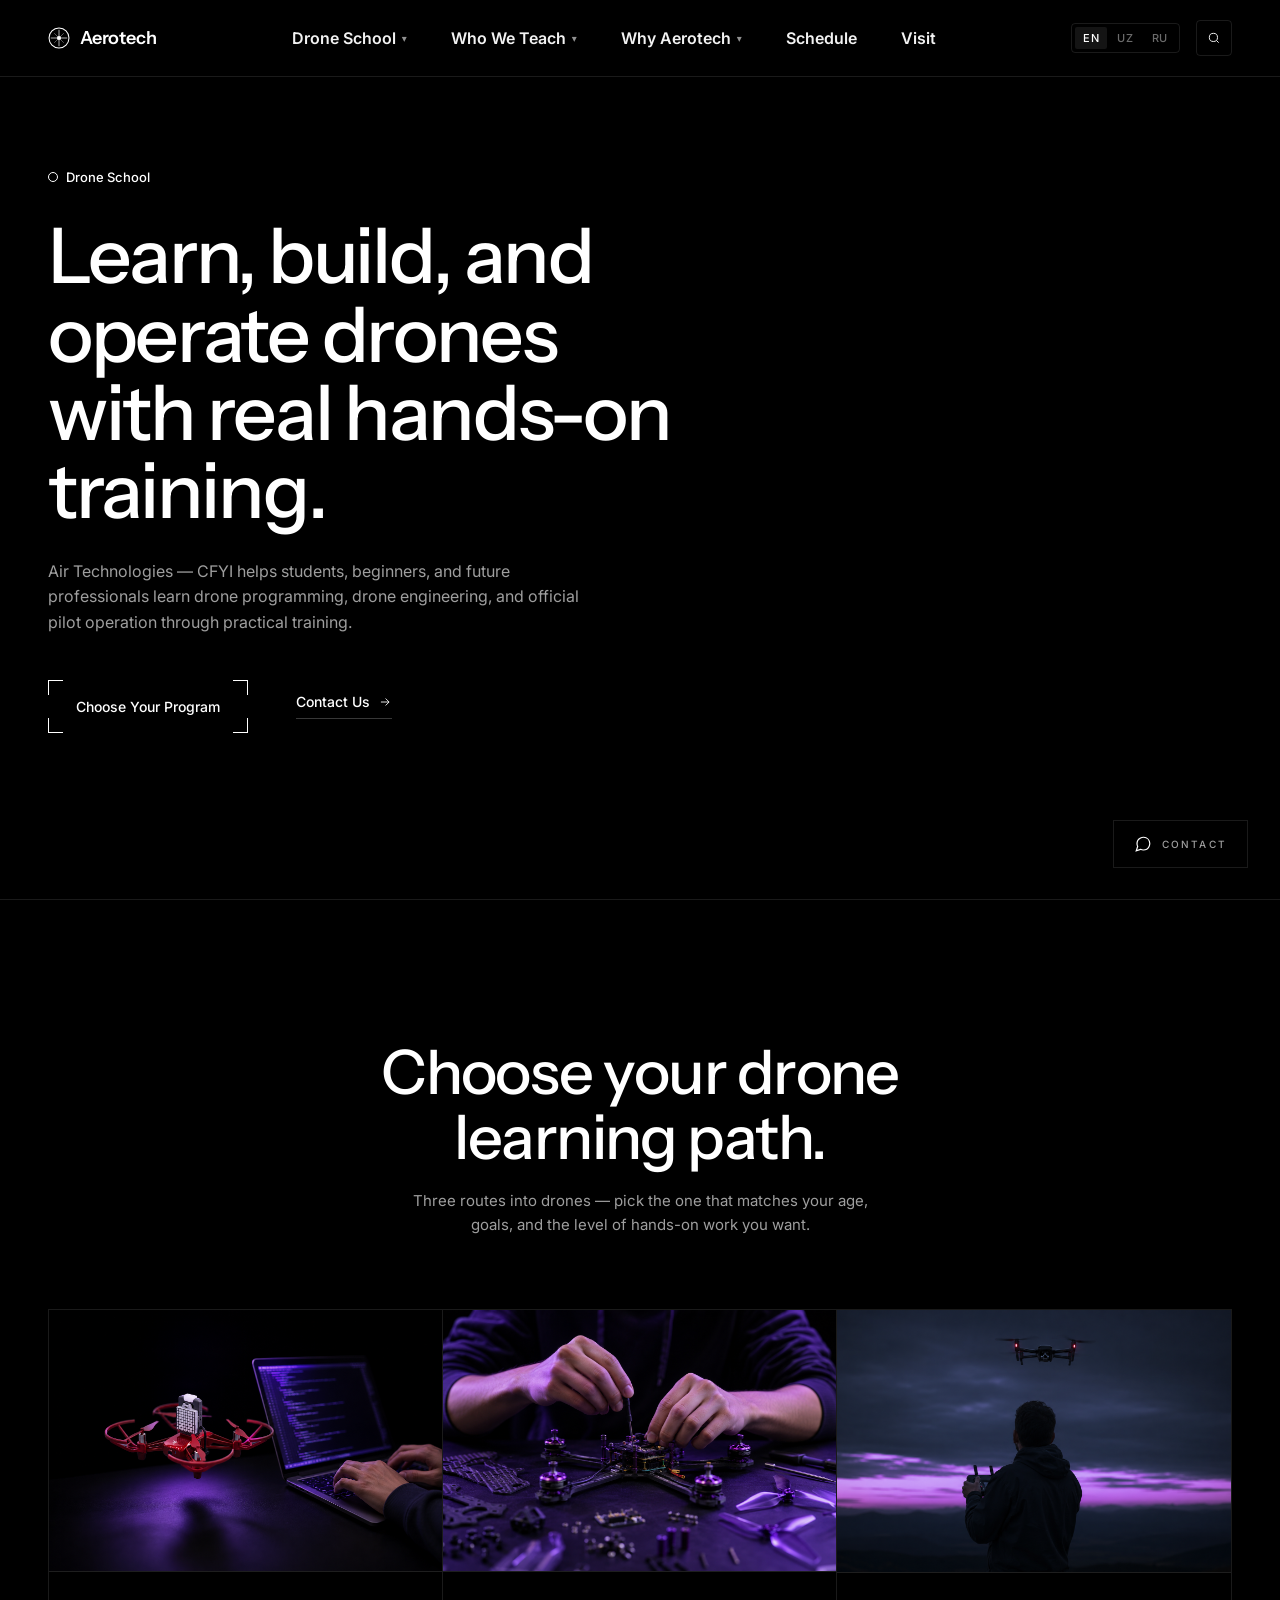
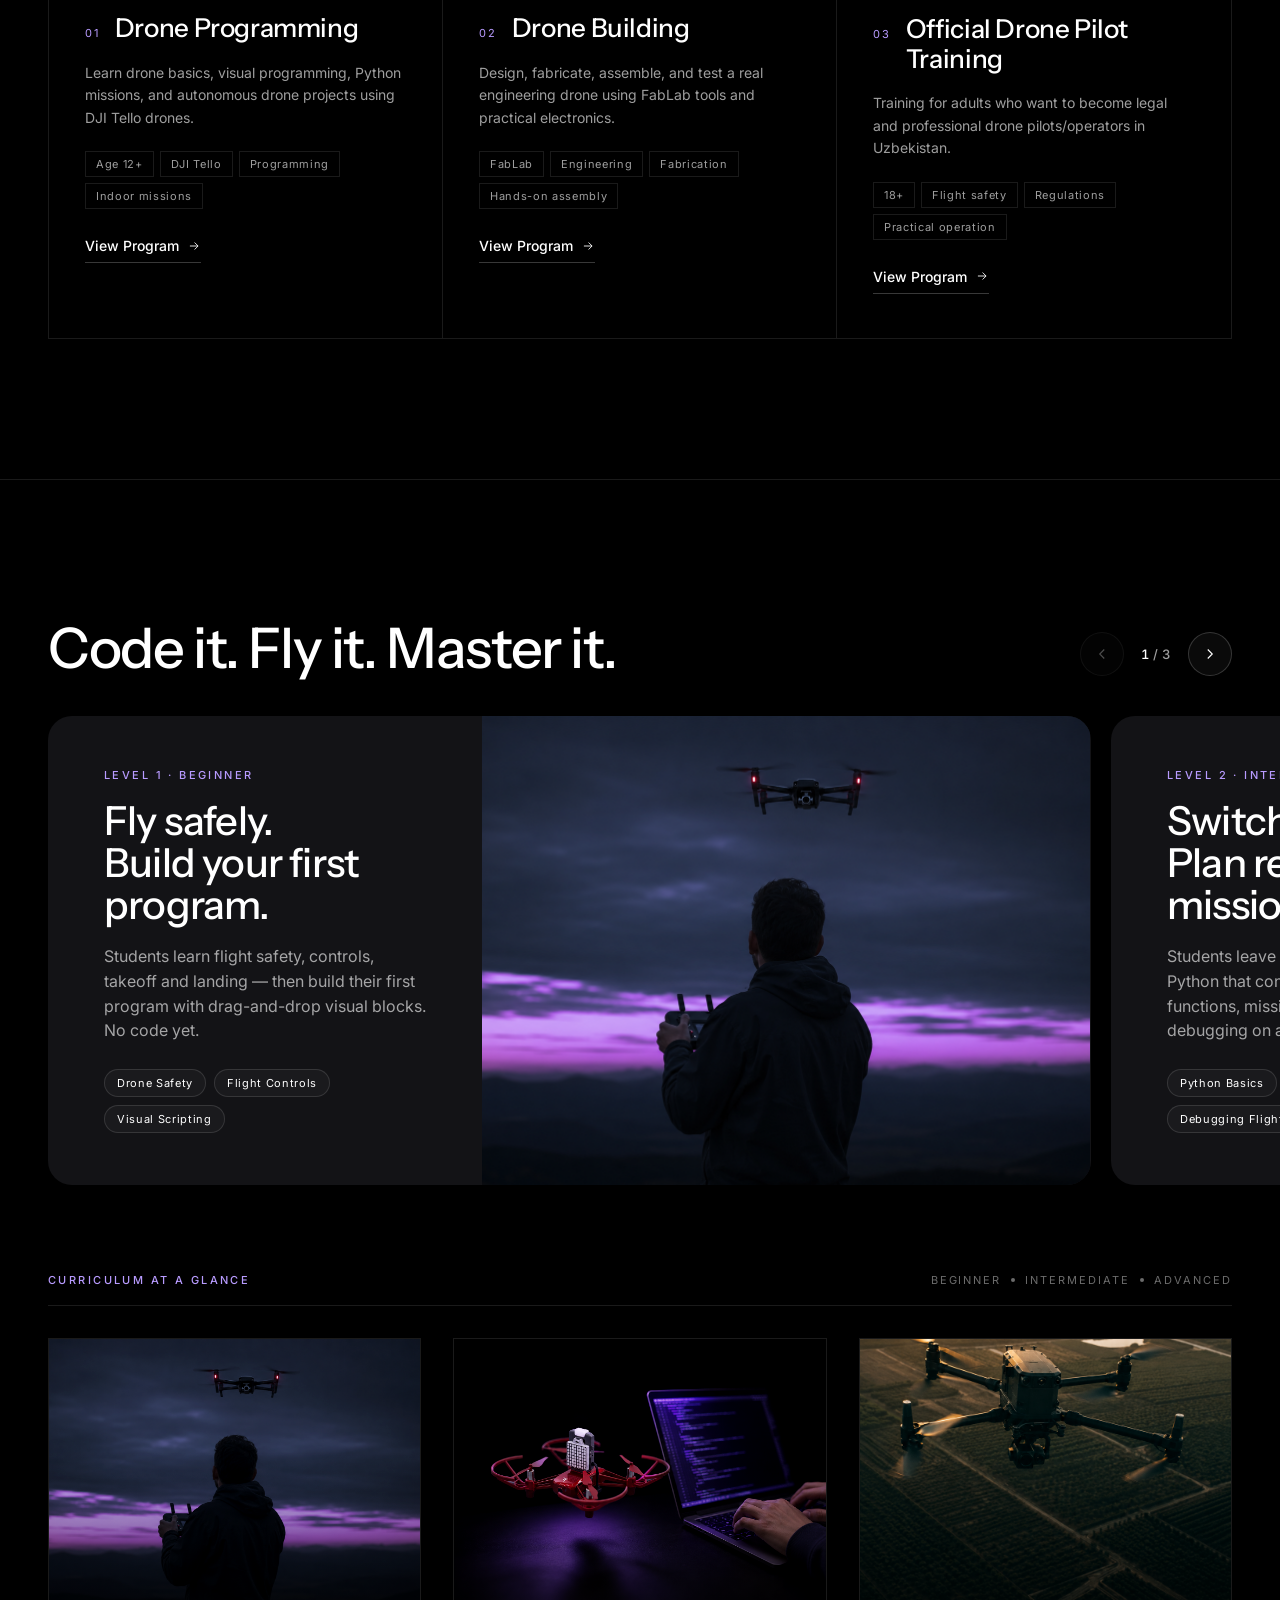
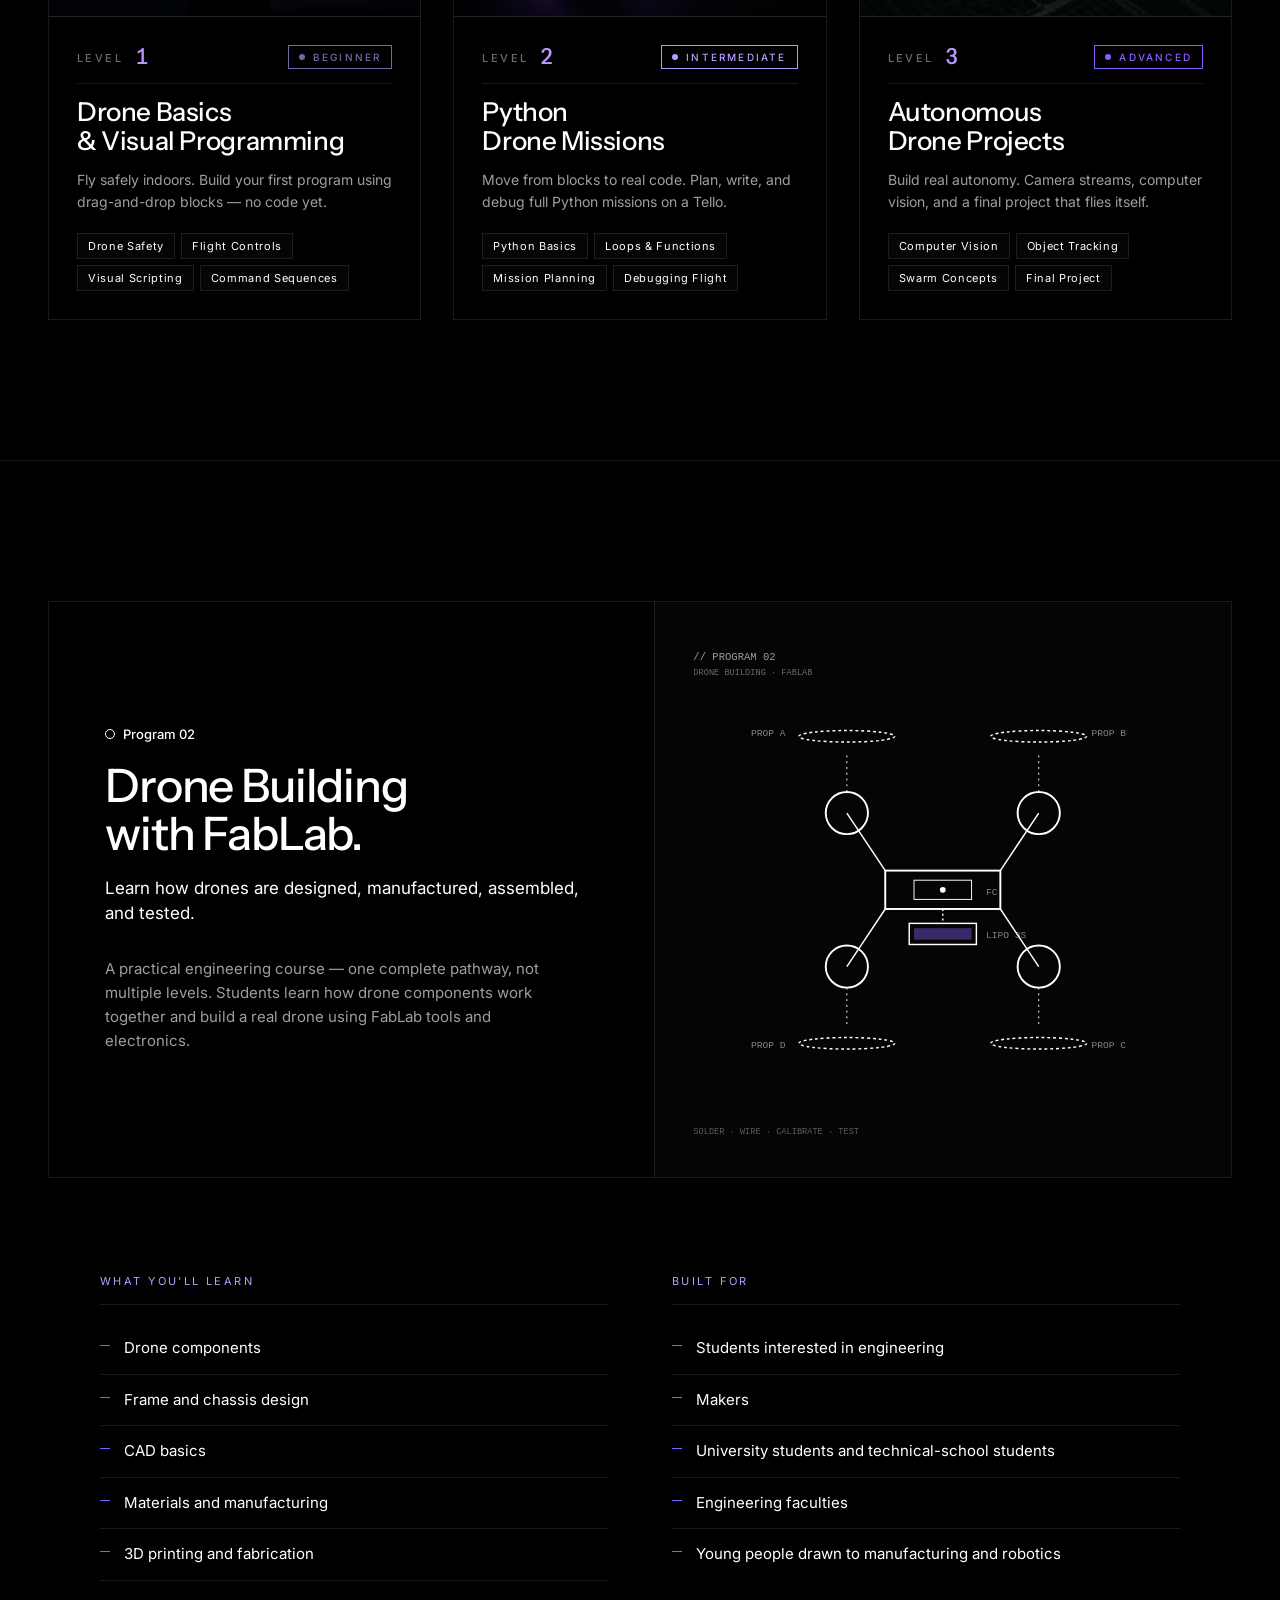
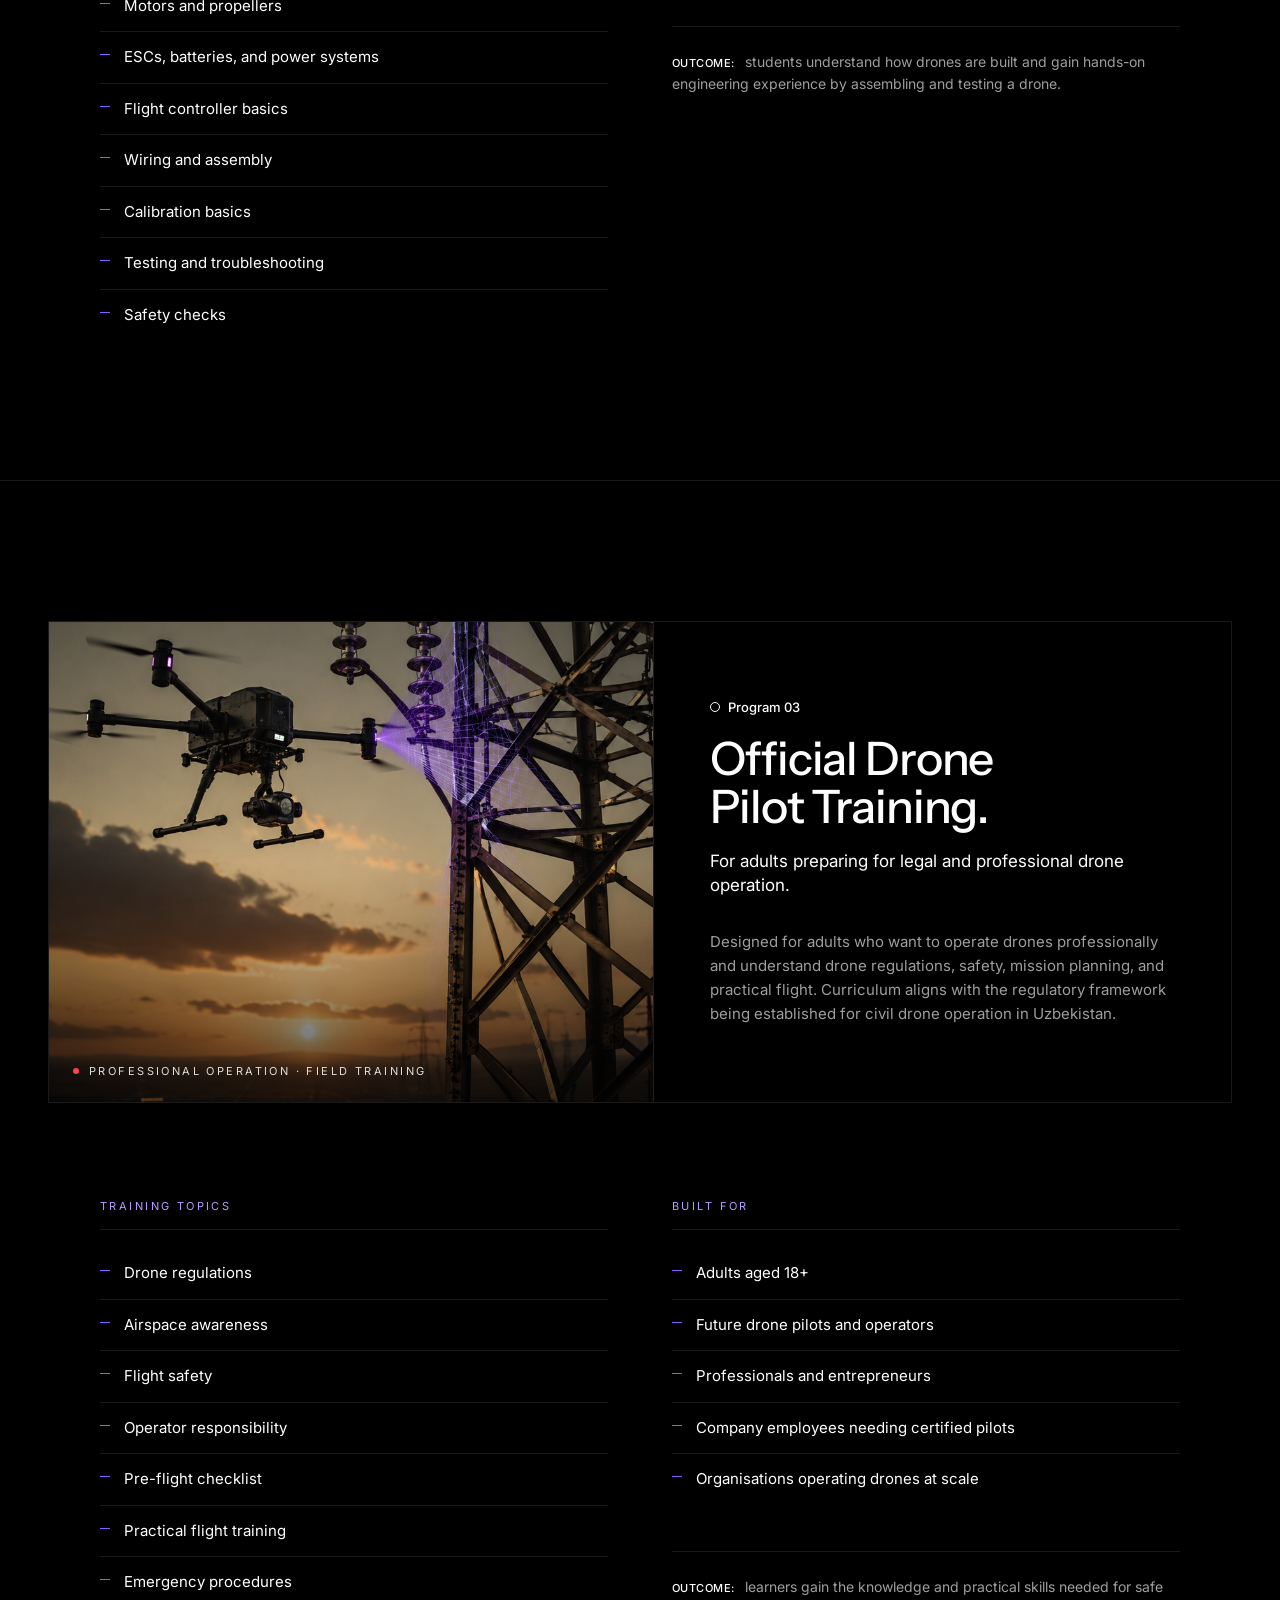
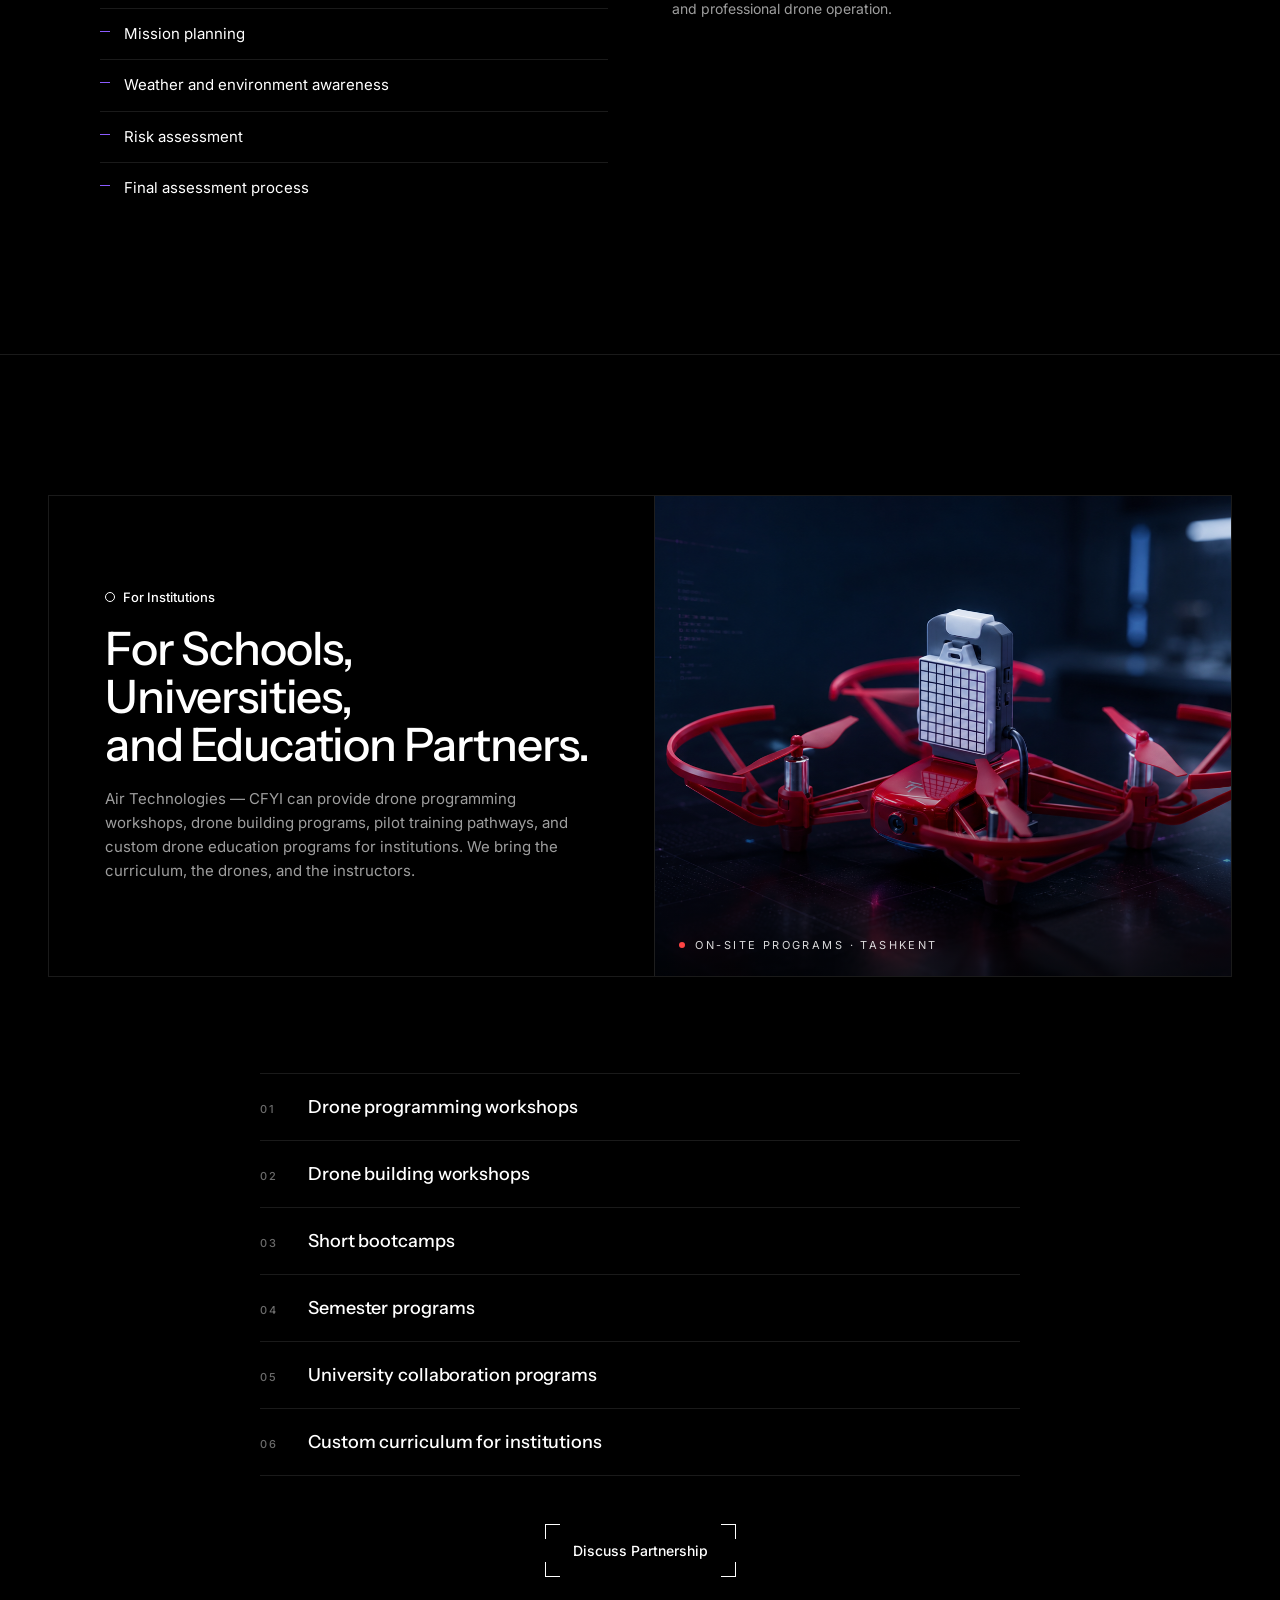
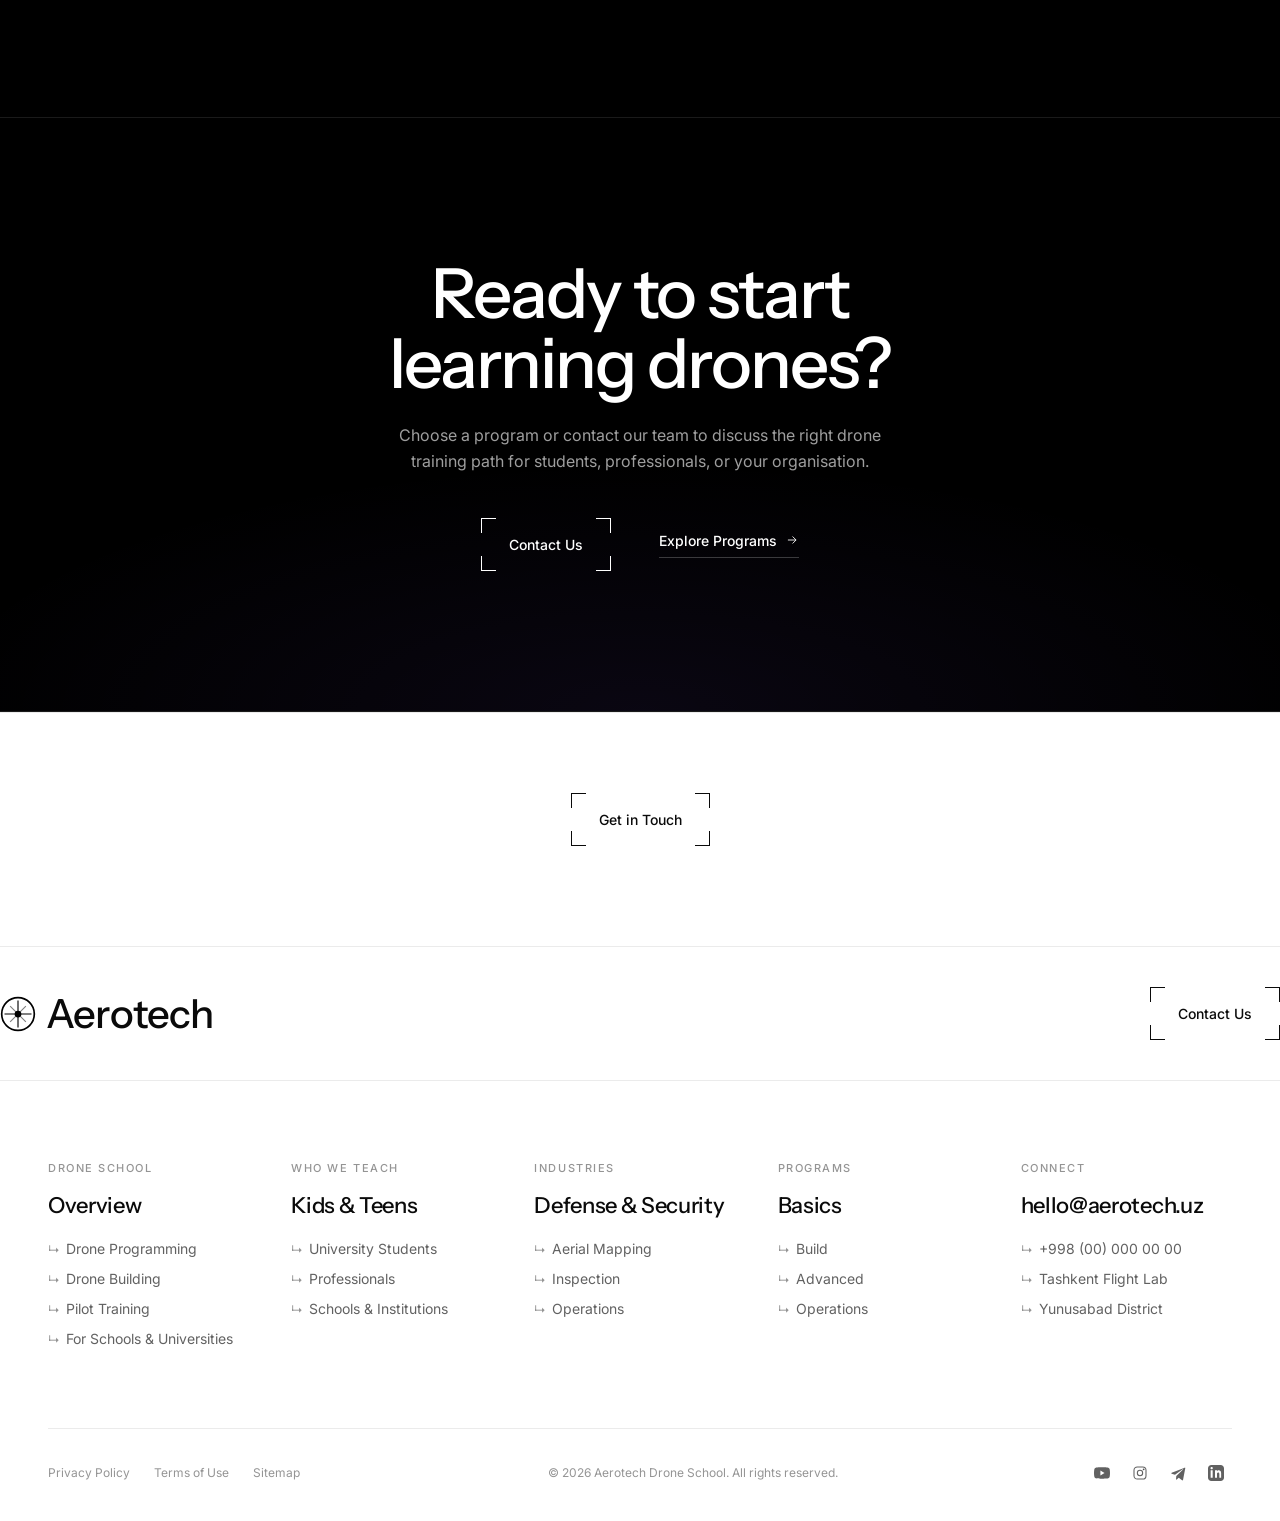
==== commit 096d7a4b: "Replace drone programming intro with full-bleed video carousel and course cards Swap the static code" ====
--- a/drone-school/index.html
+++ b/drone-school/index.html
@@ -176,121 +176,143 @@
 
 <section class="ds-deepdive reveal" id="drone-programming">
   <div class="container">
-    <div class="ds-feature">
-      <div class="ds-feature__visual" aria-hidden="true">
-        <svg viewBox="0 0 600 600" preserveAspectRatio="xMidYMid slice">
-          <defs>
-            <pattern id="ddCodeGrid" width="30" height="30" patternUnits="userSpaceOnUse">
-              <path d="M30 0 L0 0 0 30" stroke="rgba(139,92,255,0.08)" stroke-width="0.5"/>
-            </pattern>
-          </defs>
-          <rect width="600" height="600" fill="#050505"/>
-          <rect width="600" height="600" fill="url(#ddCodeGrid)"/>
-          <rect x="60" y="110" width="480" height="380" rx="4" fill="#0a0a0a" stroke="rgba(255,255,255,0.18)"/>
-          <rect x="60" y="110" width="480" height="32" fill="#111" stroke="rgba(255,255,255,0.18)"/>
-          <circle cx="84" cy="126" r="5" fill="#ff5f56"/>
-          <circle cx="102" cy="126" r="5" fill="#ffbd2e"/>
-          <circle cx="120" cy="126" r="5" fill="#27c93f"/>
-          <text x="300" y="131" font-family="monospace" font-size="11" fill="rgba(255,255,255,0.4)" text-anchor="middle">mission.py — Aerotech / Level 2</text>
-          <g font-family="monospace" font-size="13.5" fill="rgba(255,255,255,0.85)">
-            <text x="80" y="175" fill="#666">01</text>
-            <text x="115" y="175" fill="#888">from djitellopy import Tello</text>
-            <text x="80" y="200" fill="#666">02</text>
-            <text x="80" y="225" fill="#666">03</text>
-            <text x="115" y="225" fill="#8B5CFF">def</text>
-            <text x="150" y="225">square_mission():</text>
-            <text x="80" y="250" fill="#666">04</text>
-            <text x="135" y="250">tello = Tello()</text>
-            <text x="80" y="275" fill="#666">05</text>
-            <text x="135" y="275">tello.connect()</text>
-            <text x="80" y="300" fill="#666">06</text>
-            <text x="135" y="300">tello.takeoff()</text>
-            <text x="80" y="325" fill="#666">07</text>
-            <text x="135" y="325" fill="#8B5CFF">for</text>
-            <text x="170" y="325">side <tspan fill="#8B5CFF">in</tspan> range(4):</text>
-            <text x="80" y="350" fill="#666">08</text>
-            <text x="155" y="350">tello.move_forward(80)</text>
-            <text x="80" y="375" fill="#666">09</text>
-            <text x="155" y="375">tello.rotate_clockwise(90)</text>
-            <text x="80" y="400" fill="#666">10</text>
-            <text x="135" y="400">tello.land()</text>
-            <text x="80" y="440" fill="#666">→</text>
-            <text x="115" y="440" fill="#27c93f">RUN</text>
-            <text x="80" y="465" fill="rgba(255,255,255,0.55)">  connected · battery 92%</text>
-            <text x="80" y="485" fill="rgba(255,255,255,0.55)">  takeoff... ok</text>
-            <text x="80" y="467" font-size="0" fill="transparent">.</text>
-          </g>
-          <g font-family="monospace" font-size="11" fill="rgba(255,255,255,0.55)">
-            <text x="40" y="60">// PROGRAM 01</text>
-            <text x="40" y="76" font-size="9" fill="rgba(255,255,255,0.4)">DRONE PROGRAMMING · DJI TELLO</text>
-          </g>
-        </svg>
-      </div>
-      <div class="ds-feature__content">
-        <span class="eyebrow">Program 01</span>
-        <h2>Drone Programming<br>with DJI Tello.</h2>
-        <p class="ds-deepdive__lede">From first flight commands to autonomous drone missions.</p>
-        <p class="ds-deepdive__body">This pathway introduces students to drones through safe indoor flight, visual programming, Python, mission planning, and autonomous drone projects using DJI Tello drones. DJI Tello is best suited to indoor learning — the easiest entry point for young learners and beginners.</p>
-      </div>
-    </div>
-
-    <div class="ds-levels accordion">
-      <div class="acc-item ds-level open">
-        <div class="acc-head">
-          <h3><span class="ds-level__num">Level 1</span>Drone Basics &amp; Visual Programming</h3>
-          <span class="acc-toggle"></span>
-        </div>
-        <div class="acc-body">
-          <p>Students learn drone safety, basic flight logic, movement commands, and simple visual programming.</p>
-          <ul class="ds-points">
-            <li>What is a drone?</li>
-            <li>Drone safety</li>
-            <li>Takeoff and landing</li>
-            <li>Basic movement</li>
-            <li>Visual / Scratch-style programming</li>
-            <li>Simple command sequences</li>
+    <div class="ds-pathway" data-carousel>
+      <header class="ds-pathway-head">
+        <h2>Code it. Fly it. Master it.</h2>
+        <div class="ds-carousel__nav">
+          <button class="ds-carousel__btn" data-dir="prev" type="button" aria-label="Previous level">
+            <svg viewBox="0 0 24 24" fill="none" stroke="currentColor" stroke-width="1.5"><path d="M15 6l-6 6 6 6"/></svg>
+          </button>
+          <span class="ds-carousel__counter"><span data-current>1</span> / 3</span>
+          <button class="ds-carousel__btn" data-dir="next" type="button" aria-label="Next level">
+            <svg viewBox="0 0 24 24" fill="none" stroke="currentColor" stroke-width="1.5"><path d="M9 6l6 6-6 6"/></svg>
+          </button>
+        </div>
+      </header>
+
+      <div class="ds-carousel">
+        <div class="ds-carousel__viewport">
+        <div class="ds-carousel__track">
+          <article class="ds-slide">
+            <div class="ds-slide__text">
+              <span class="ds-slide__step">Level 1 · Beginner</span>
+              <h3 class="ds-slide__title">Fly safely.<br>Build your first program.</h3>
+              <p class="ds-slide__body">Students learn flight safety, controls, takeoff and landing — then build their first program with drag-and-drop visual blocks. No code yet.</p>
+              <ul class="ds-slide__points">
+                <li>Drone Safety</li>
+                <li>Flight Controls</li>
+                <li>Visual Scripting</li>
+              </ul>
+            </div>
+            <div class="ds-slide__media">
+              <!-- Drop level-1.mp4 in assets/videos/ and update src -->
+              <video data-src="../assets/videos/DJI Tello EDU_1080p.mp4" poster="../assets/images/Drone_piloting.png" muted loop playsinline preload="none"></video>
+            </div>
+          </article>
+
+          <article class="ds-slide">
+            <div class="ds-slide__text">
+              <span class="ds-slide__step">Level 2 · Intermediate</span>
+              <h3 class="ds-slide__title">Switch to Python.<br>Plan real missions.</h3>
+              <p class="ds-slide__body">Students leave blocks behind and write Python that controls the drone — loops, functions, mission planning, and live debugging on a Tello.</p>
+              <ul class="ds-slide__points">
+                <li>Python Basics</li>
+                <li>Mission Planning</li>
+                <li>Debugging Flight</li>
+              </ul>
+            </div>
+            <div class="ds-slide__media">
+              <!-- Drop level-2.mp4 in assets/videos/ and update src -->
+              <video data-src="../assets/videos/DJI Tello EDU_1080p.mp4" poster="../assets/images/Drone_programming.png" muted loop playsinline preload="none"></video>
+            </div>
+          </article>
+
+          <article class="ds-slide">
+            <div class="ds-slide__text">
+              <span class="ds-slide__step">Level 3 · Advanced</span>
+              <h3 class="ds-slide__title">Build autonomy.<br>Ship a final project.</h3>
+              <p class="ds-slide__body">Computer vision, camera streams, object tracking, swarm concepts — and a final autonomous project that students design and ship themselves.</p>
+              <ul class="ds-slide__points">
+                <li>Computer Vision</li>
+                <li>Object Tracking</li>
+                <li>Final Project</li>
+              </ul>
+            </div>
+            <div class="ds-slide__media">
+              <!-- Drop level-3.mp4 in assets/videos/ and update src -->
+              <video data-src="../assets/videos/DJI Tello EDU_1080p.mp4" poster="../assets/images/industries-mapping.png" muted loop playsinline preload="none"></video>
+            </div>
+          </article>
+        </div>
+      </div>
+    </div>
+    </div>
+
+    <div class="ds-course-header">
+      <span class="ds-course-header__label">Curriculum at a glance</span>
+      <span class="ds-course-header__legend"><span>Beginner</span><span class="dot"></span><span>Intermediate</span><span class="dot"></span><span>Advanced</span></span>
+    </div>
+
+    <div class="ds-courses">
+      <article class="ds-course ds-course--1">
+        <div class="ds-course__media">
+          <img src="../assets/images/Drone_piloting.png" alt="Student learning basic drone flight" loading="lazy">
+        </div>
+        <div class="ds-course__body">
+          <div class="ds-course__top">
+            <span class="ds-course__num">1</span>
+            <span class="ds-course__tag ds-course__tag--beginner">Beginner</span>
+          </div>
+          <h3 class="ds-course__title">Drone Basics<br>&amp; Visual Programming</h3>
+          <p class="ds-course__desc">Fly safely indoors. Build your first program using drag-and-drop blocks — no code yet.</p>
+          <ul class="ds-course__skills">
+            <li>Drone Safety</li>
+            <li>Flight Controls</li>
+            <li>Visual Scripting</li>
+            <li>Command Sequences</li>
           </ul>
-          <p class="ds-outcome"><strong>Outcome:</strong> students can safely control a drone and create simple programmed movements.</p>
-        </div>
-      </div>
-
-      <div class="acc-item ds-level">
-        <div class="acc-head">
-          <h3><span class="ds-level__num">Level 2</span>Python Drone Missions</h3>
-          <span class="acc-toggle"></span>
-        </div>
-        <div class="acc-body">
-          <p>Students move from visual logic to Python and learn how to create planned drone missions.</p>
-          <ul class="ds-points">
-            <li>Python basics</li>
-            <li>Drone control with code</li>
-            <li>Variables, loops, conditions, functions</li>
-            <li>Mission planning</li>
-            <li>Debugging drone behavior</li>
+        </div>
+      </article>
+
+      <article class="ds-course ds-course--2">
+        <div class="ds-course__media">
+          <img src="../assets/images/Drone_programming.png" alt="Student writing Python code for a drone mission" loading="lazy">
+        </div>
+        <div class="ds-course__body">
+          <div class="ds-course__top">
+            <span class="ds-course__num">2</span>
+            <span class="ds-course__tag ds-course__tag--intermediate">Intermediate</span>
+          </div>
+          <h3 class="ds-course__title">Python<br>Drone Missions</h3>
+          <p class="ds-course__desc">Move from blocks to real code. Plan, write, and debug full Python missions on a Tello.</p>
+          <ul class="ds-course__skills">
+            <li>Python Basics</li>
+            <li>Loops &amp; Functions</li>
+            <li>Mission Planning</li>
+            <li>Debugging Flight</li>
           </ul>
-          <p class="ds-outcome"><strong>Outcome:</strong> students can write Python code to control drone missions.</p>
-        </div>
-      </div>
-
-      <div class="acc-item ds-level">
-        <div class="acc-head">
-          <h3><span class="ds-level__num">Level 3</span>Autonomous Drone Projects</h3>
-          <span class="acc-toggle"></span>
-        </div>
-        <div class="acc-body">
-          <p>Students create more advanced drone projects using mission logic, camera concepts, and autonomous behavior.</p>
-          <ul class="ds-points">
-            <li>Advanced mission logic</li>
-            <li>Multi-step missions</li>
-            <li>Camera and video-stream basics</li>
-            <li>Introduction to computer vision</li>
-            <li>Object tracking concepts</li>
-            <li>Final autonomous project</li>
-            <li>Swarm / multi-drone concepts when equipment allows</li>
+        </div>
+      </article>
+
+      <article class="ds-course ds-course--3">
+        <div class="ds-course__media">
+          <img src="../assets/images/industries-mapping.png" alt="Autonomous drone flying a mapped mission" loading="lazy">
+        </div>
+        <div class="ds-course__body">
+          <div class="ds-course__top">
+            <span class="ds-course__num">3</span>
+            <span class="ds-course__tag ds-course__tag--advanced">Advanced</span>
+          </div>
+          <h3 class="ds-course__title">Autonomous<br>Drone Projects</h3>
+          <p class="ds-course__desc">Build real autonomy. Camera streams, computer vision, and a final project that flies itself.</p>
+          <ul class="ds-course__skills">
+            <li>Computer Vision</li>
+            <li>Object Tracking</li>
+            <li>Swarm Concepts</li>
+            <li>Final Project</li>
           </ul>
-          <p class="ds-outcome"><strong>Outcome:</strong> students can create a small autonomous drone project.</p>
-        </div>
-      </div>
+        </div>
+      </article>
     </div>
   </div>
 </section>
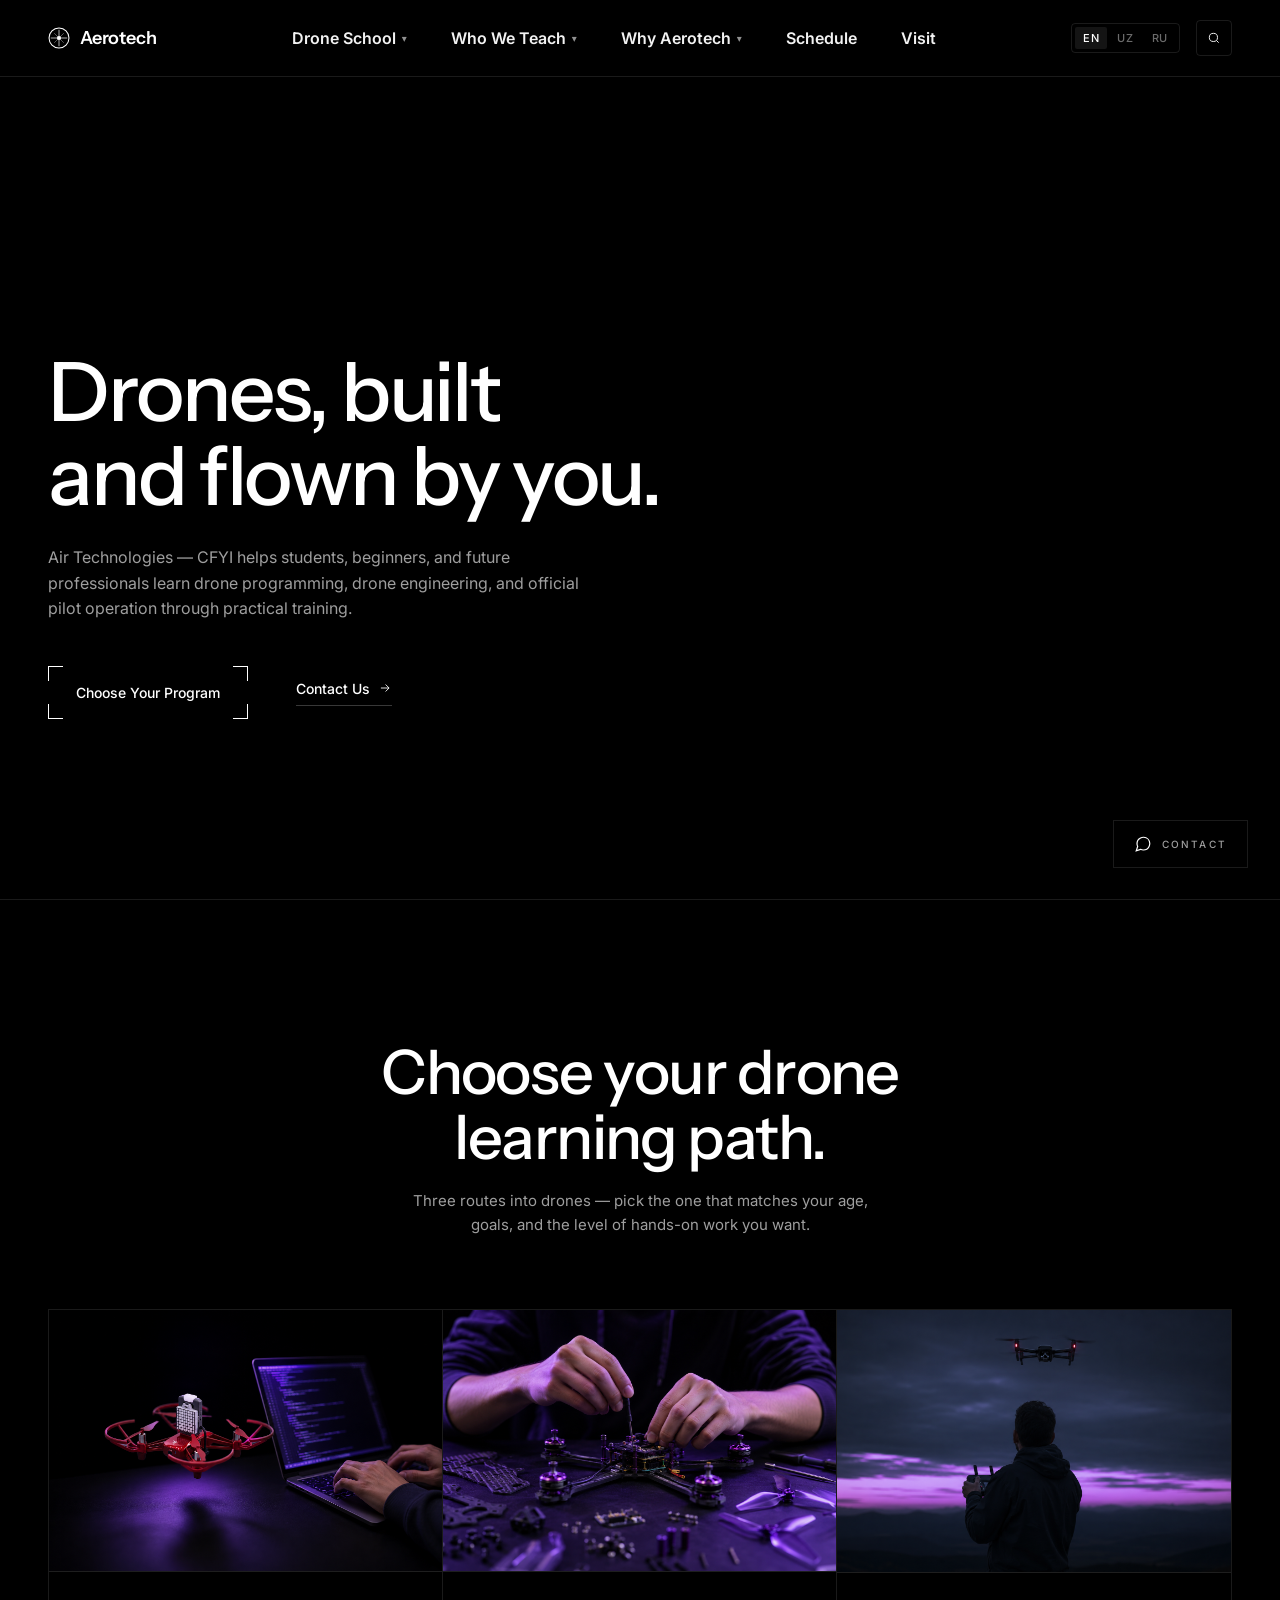
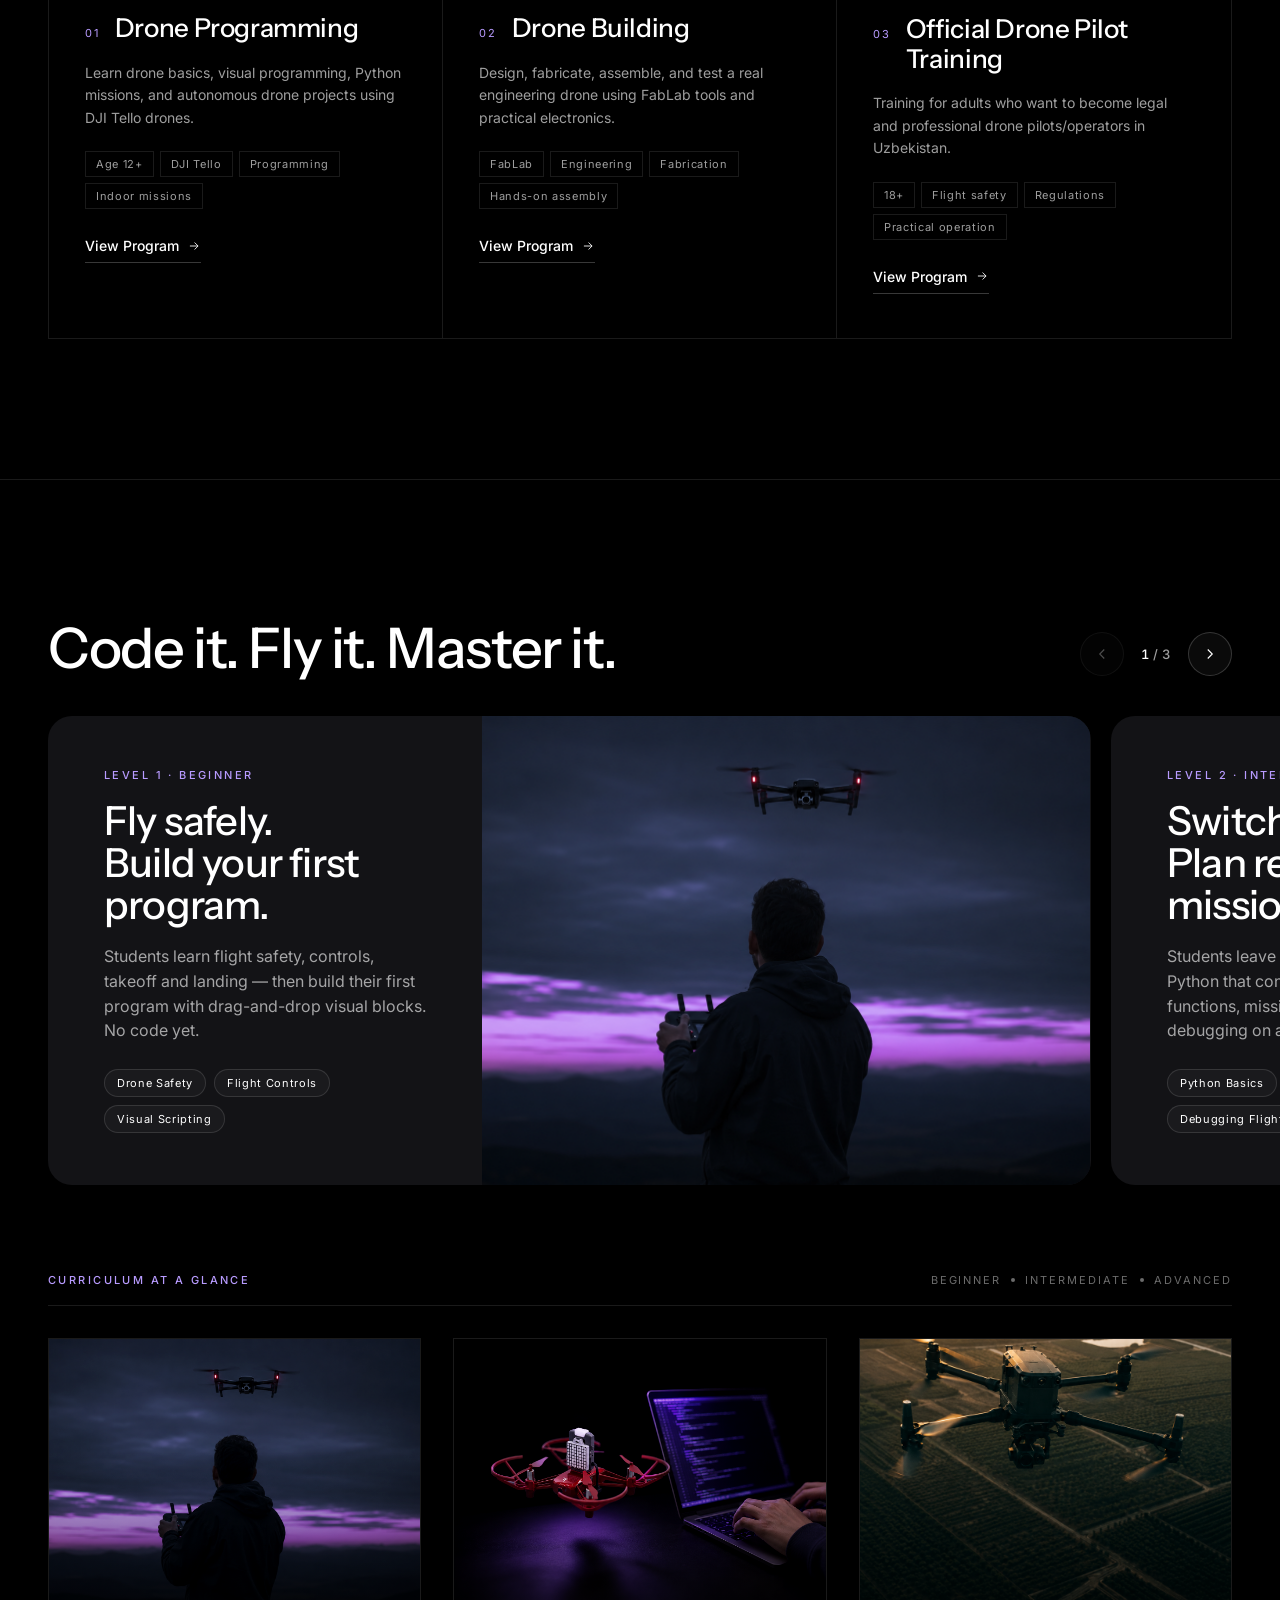
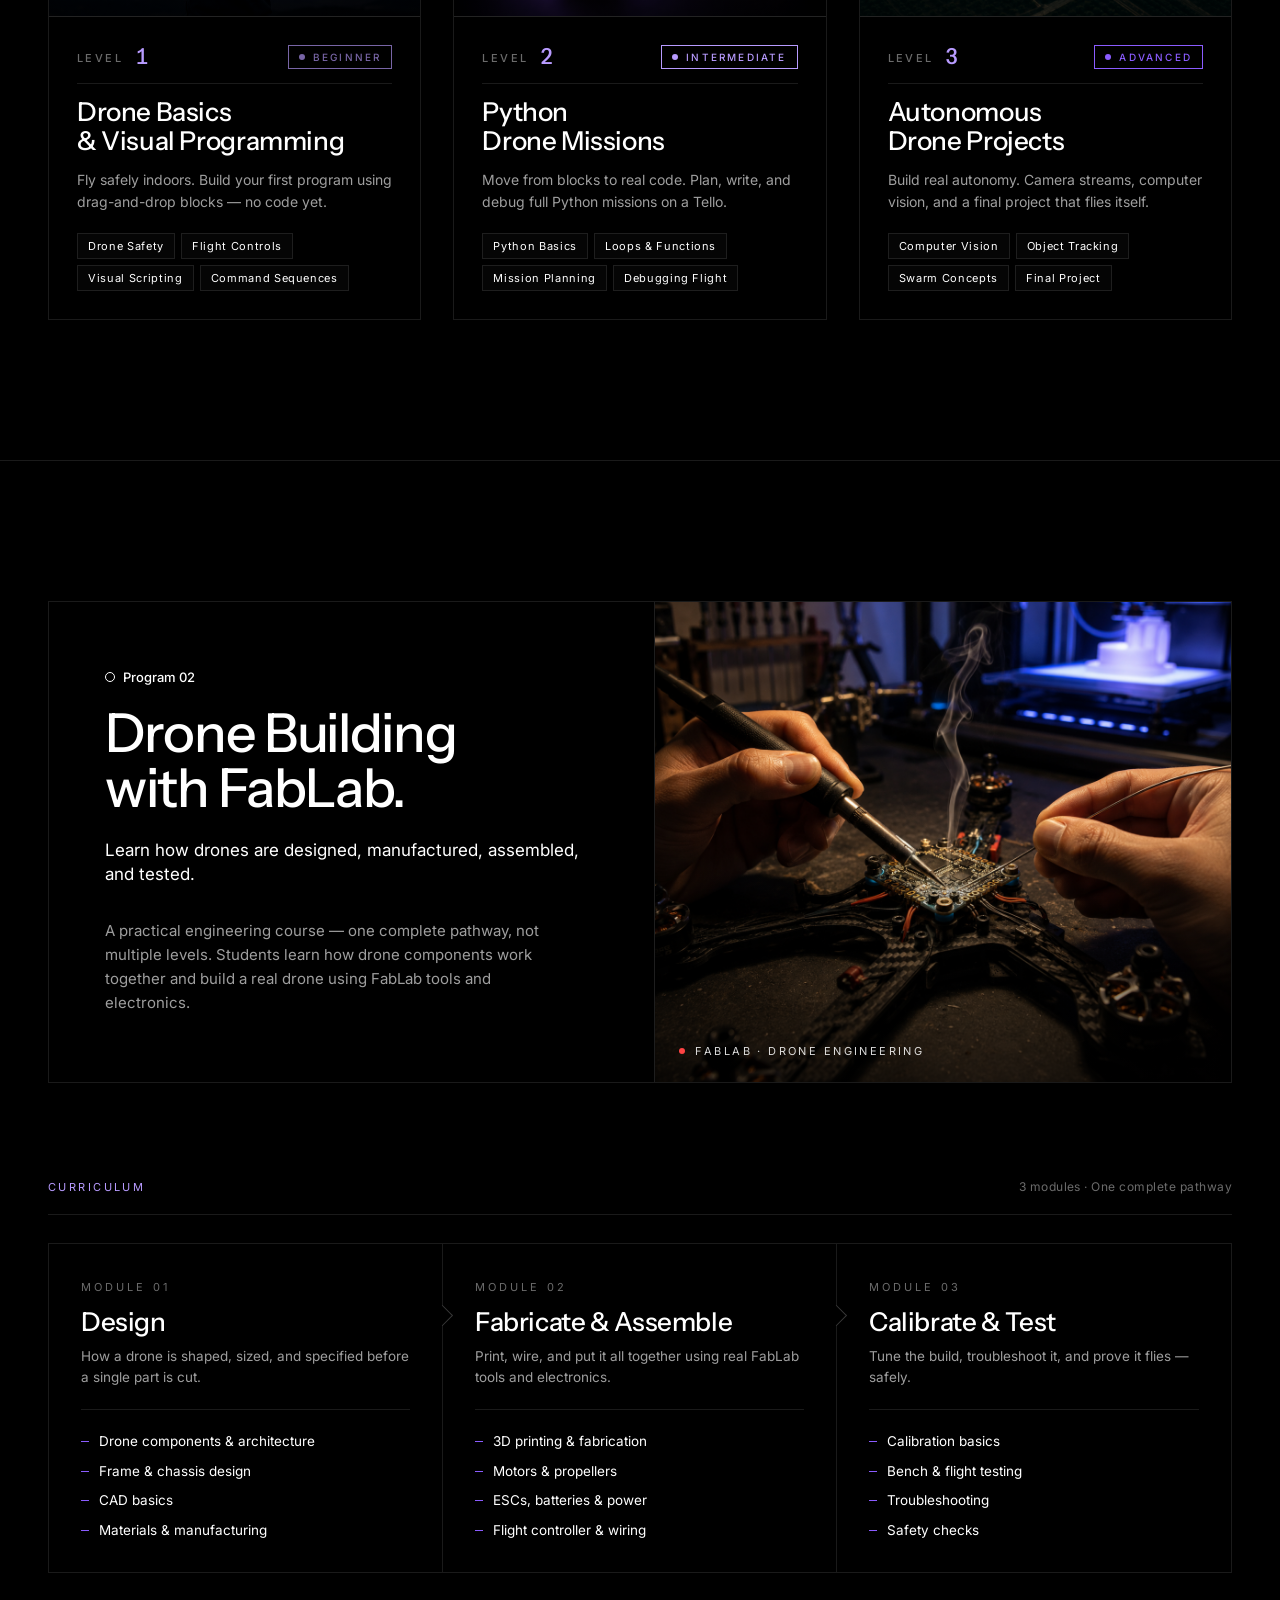
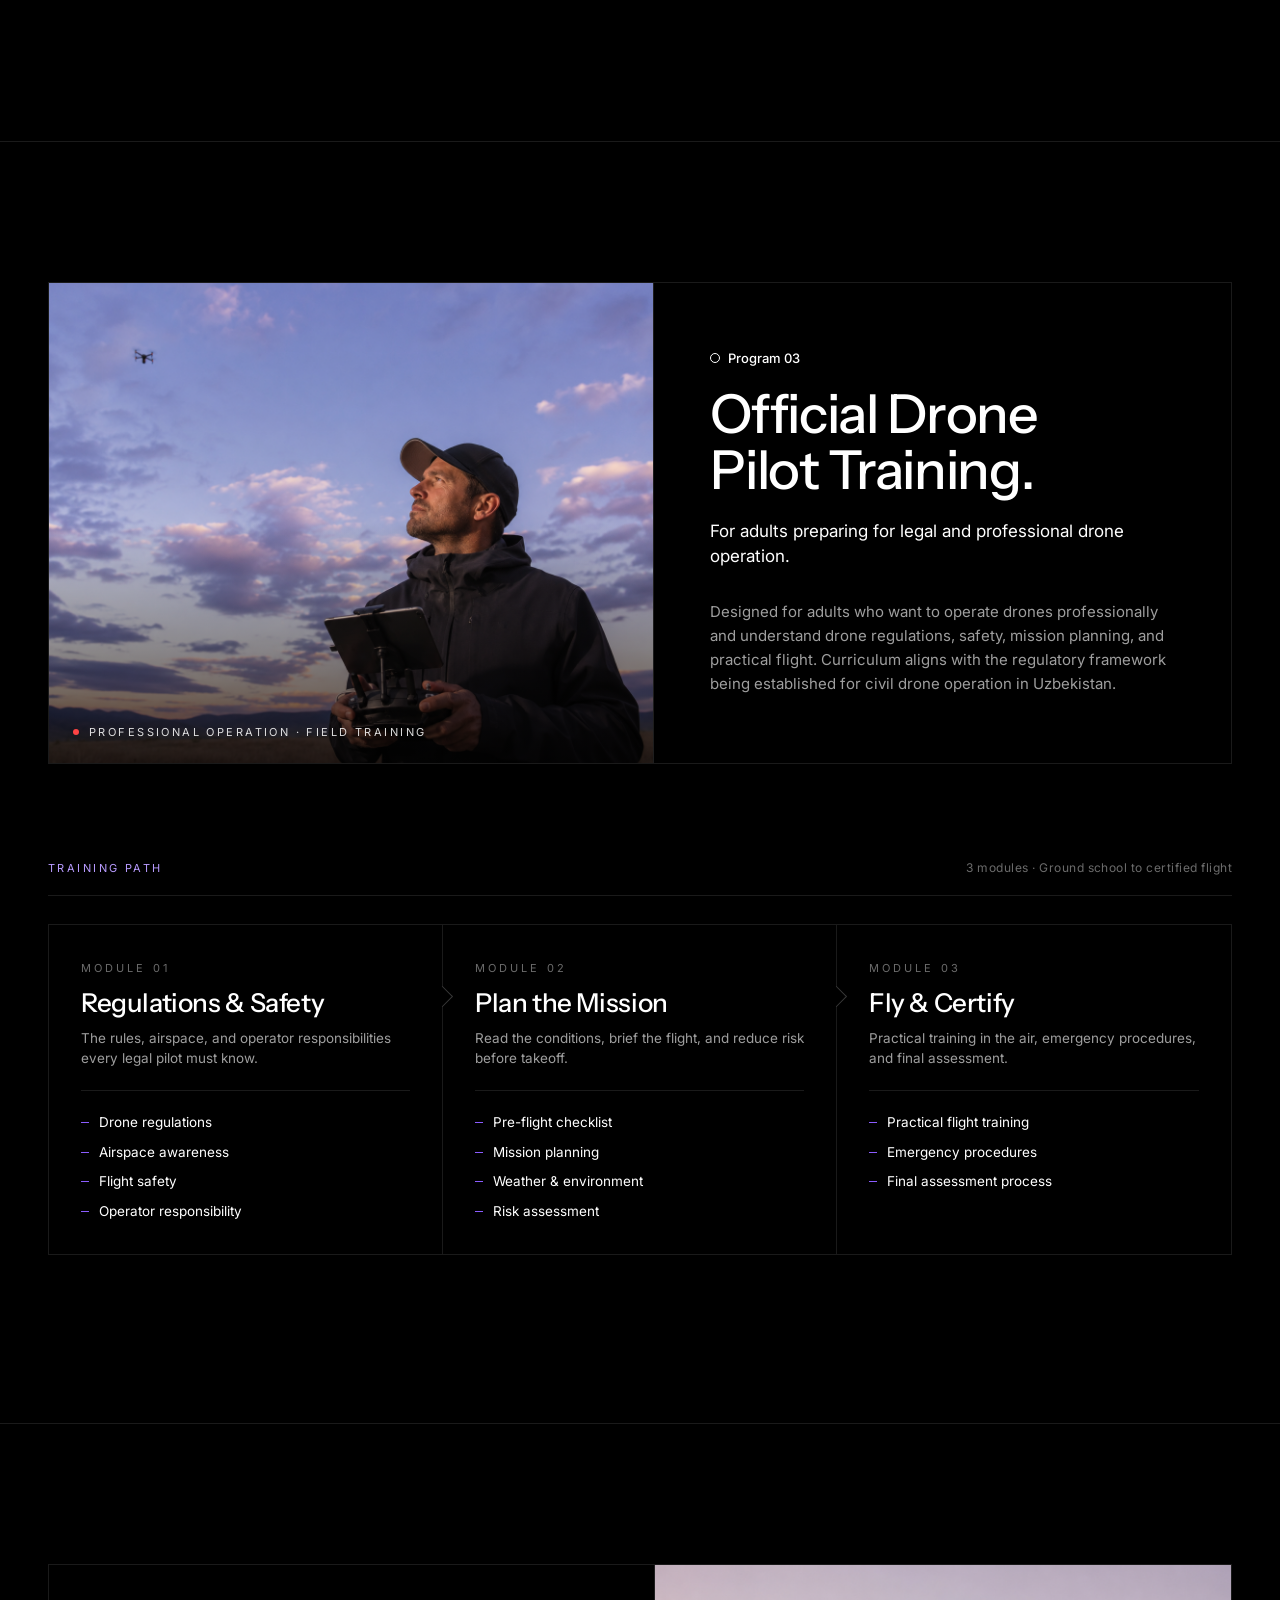
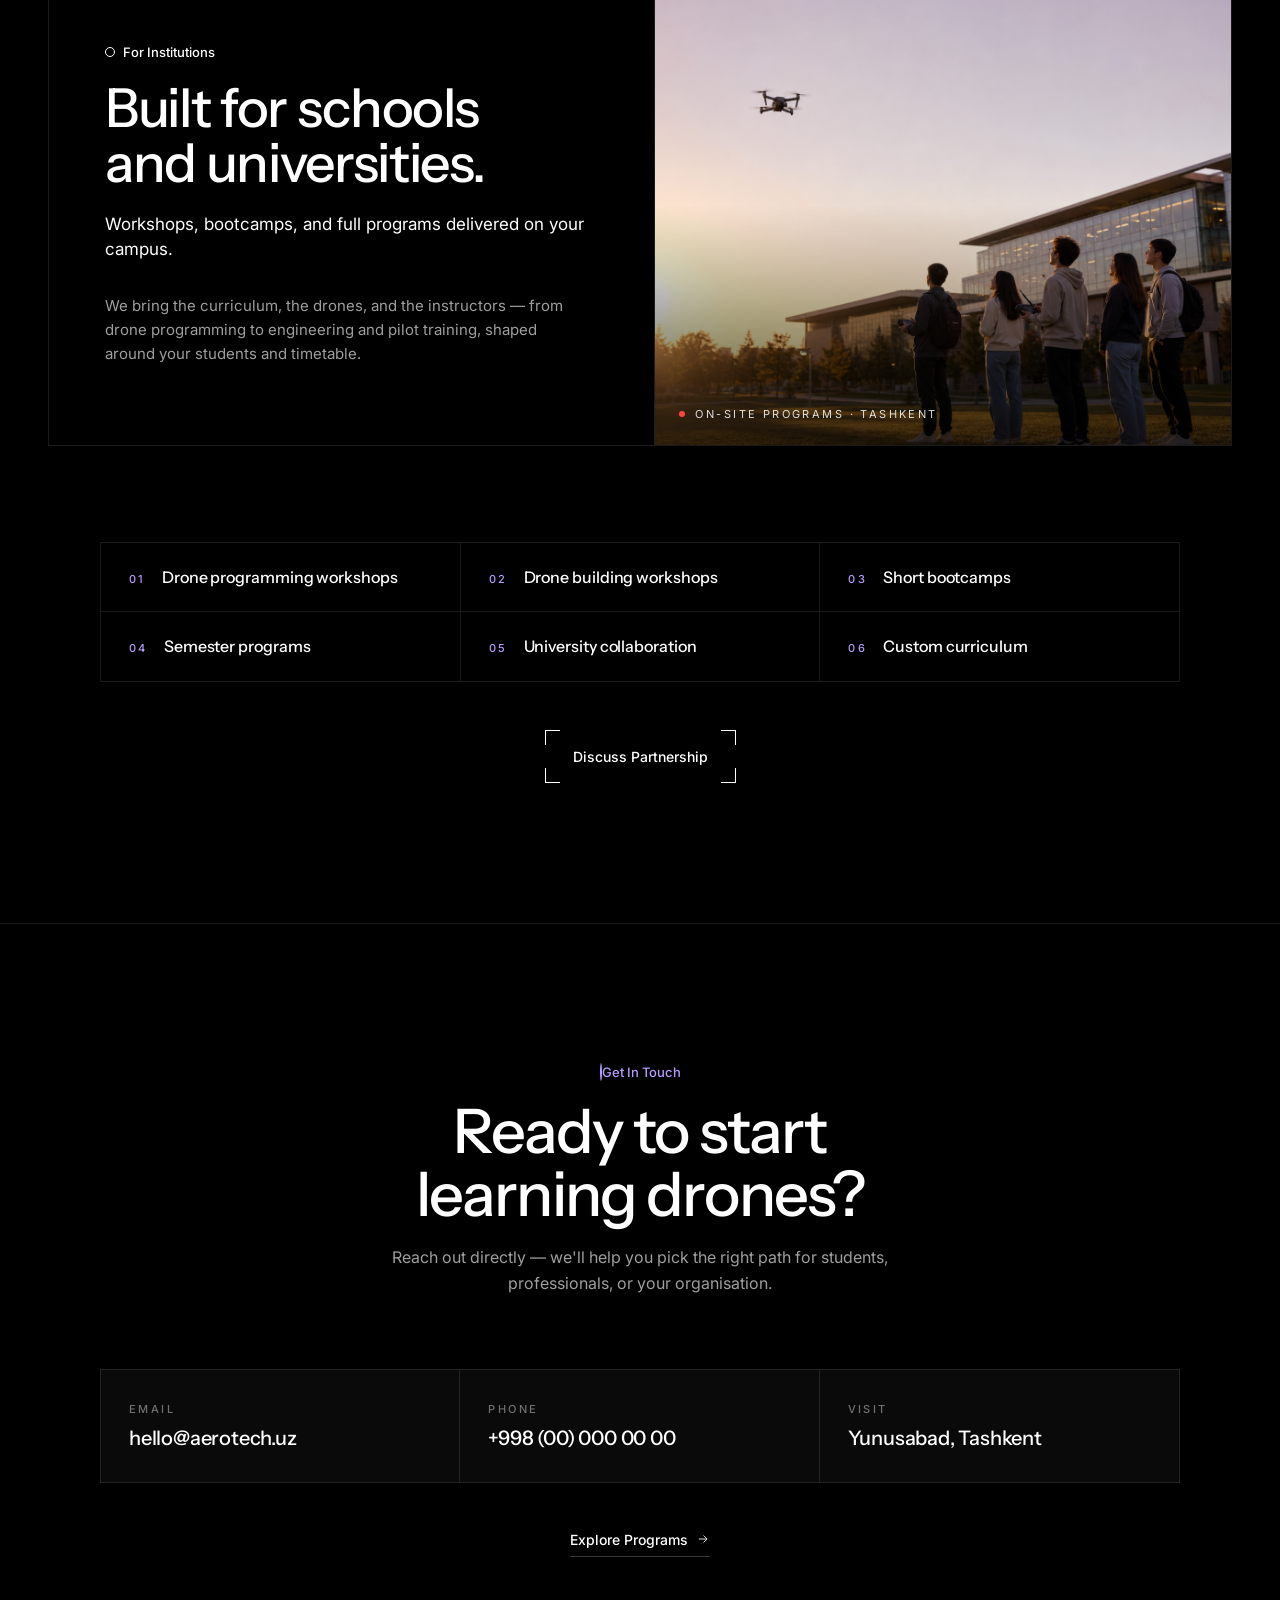
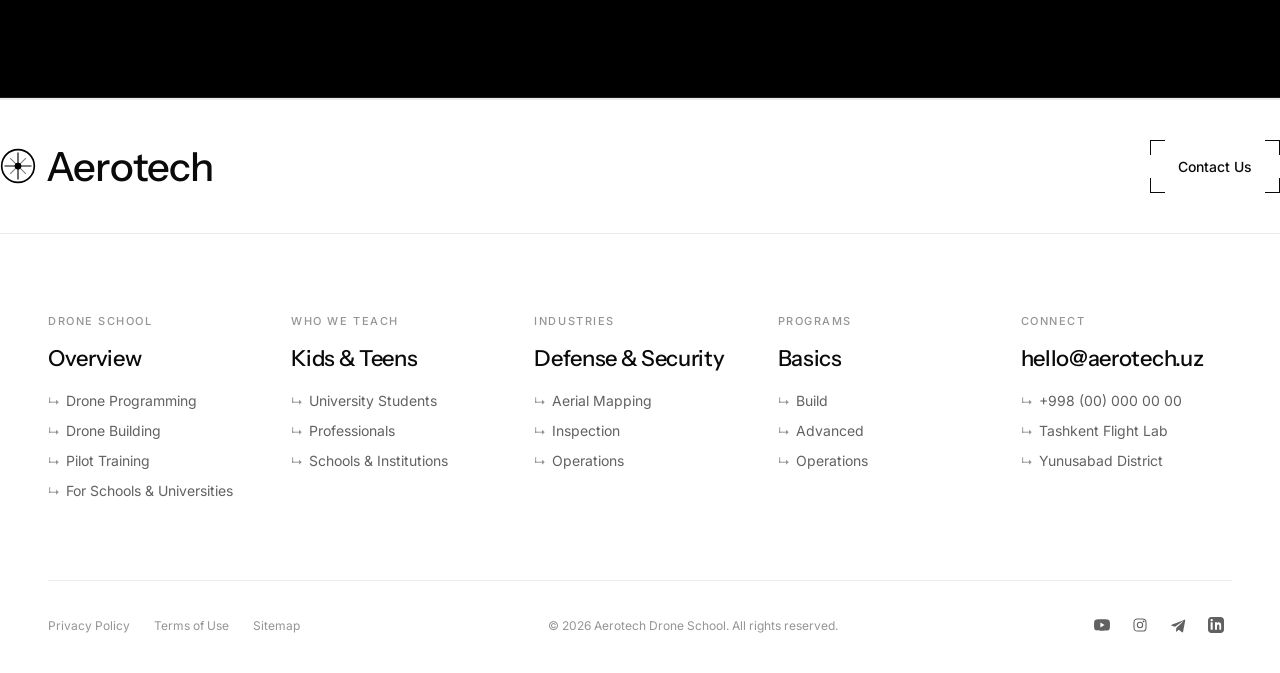
==== commit 0824f7f3: "Refresh drone-school page: copy, sections, images, contact rail - Hero: shorter headline ("Drones, b" ====
--- a/drone-school/index.html
+++ b/drone-school/index.html
@@ -96,8 +96,7 @@
   </video>
   <div class="ds-hero__overlay" aria-hidden="true"></div>
   <div class="container ds-hero__content">
-    <span class="eyebrow">Drone School</span>
-    <h1 class="ds-hero__title">Learn, build, and operate drones<br>with real hands-on training.</h1>
+    <h1 class="ds-hero__title">Drones, built<br>and flown by you.</h1>
     <p class="ds-hero__sub">Air Technologies — CFYI helps students, beginners, and future professionals learn drone programming, drone engineering, and official pilot operation through practical training.</p>
     <div class="ds-hero__ctas">
       <a href="#ds-programs" class="btn-bracket"><span>Choose Your Program</span></a>
@@ -320,45 +319,12 @@
 <section class="ds-deepdive reveal" id="drone-building">
   <div class="container">
     <div class="ds-feature ds-feature--flip">
-      <div class="ds-feature__visual" aria-hidden="true">
-        <svg viewBox="0 0 600 600" preserveAspectRatio="xMidYMid slice">
-          <rect width="600" height="600" fill="#050505"/>
-          <g stroke="white" fill="none" stroke-width="1.5">
-            <rect x="240" y="280" width="120" height="40" stroke-width="2"/>
-            <line x1="200" y1="220" x2="240" y2="280"/>
-            <line x1="400" y1="220" x2="360" y2="280"/>
-            <line x1="200" y1="380" x2="240" y2="320"/>
-            <line x1="400" y1="380" x2="360" y2="320"/>
-            <circle cx="200" cy="220" r="22" stroke-width="2"/>
-            <circle cx="400" cy="220" r="22" stroke-width="2"/>
-            <circle cx="200" cy="380" r="22" stroke-width="2"/>
-            <circle cx="400" cy="380" r="22" stroke-width="2"/>
-            <ellipse cx="200" cy="140" rx="50" ry="6" stroke-dasharray="3 3"/>
-            <ellipse cx="400" cy="140" rx="50" ry="6" stroke-dasharray="3 3"/>
-            <line x1="200" y1="160" x2="200" y2="200" stroke-dasharray="2 4" stroke-width="1"/>
-            <line x1="400" y1="160" x2="400" y2="200" stroke-dasharray="2 4" stroke-width="1"/>
-            <ellipse cx="200" cy="460" rx="50" ry="6" stroke-dasharray="3 3"/>
-            <ellipse cx="400" cy="460" rx="50" ry="6" stroke-dasharray="3 3"/>
-            <line x1="200" y1="402" x2="200" y2="442" stroke-dasharray="2 4" stroke-width="1"/>
-            <line x1="400" y1="402" x2="400" y2="442" stroke-dasharray="2 4" stroke-width="1"/>
-            <rect x="270" y="290" width="60" height="20" stroke-width="1"/>
-            <circle cx="300" cy="300" r="3" fill="white" stroke="none"/>
-            <rect x="265" y="335" width="70" height="22" stroke-width="1.5"/>
-            <rect x="270" y="340" width="60" height="12" fill="rgba(139,92,255,0.4)" stroke="none"/>
-            <line x1="300" y1="320" x2="300" y2="335" stroke-dasharray="2 3"/>
-          </g>
-          <g font-family="monospace" font-size="10" fill="rgba(255,255,255,0.5)">
-            <text x="100" y="140">PROP A</text>
-            <text x="455" y="140">PROP B</text>
-            <text x="100" y="465">PROP D</text>
-            <text x="455" y="465">PROP C</text>
-            <text x="345" y="305">FC</text>
-            <text x="345" y="350">LIPO 3S</text>
-            <text x="40" y="60" font-family="monospace" font-size="11" fill="rgba(255,255,255,0.6)">// PROGRAM 02</text>
-            <text x="40" y="76" font-family="monospace" font-size="9" fill="rgba(255,255,255,0.4)">DRONE BUILDING · FABLAB</text>
-            <text x="40" y="555" font-family="monospace" font-size="9" fill="rgba(255,255,255,0.35)">SOLDER · WIRE · CALIBRATE · TEST</text>
-          </g>
-        </svg>
+      <div class="ds-feature__visual ds-feature__visual--photo">
+        <img src="../assets/images/FabLab%20Drone.png" alt="A custom-built drone assembled in the FabLab workshop" loading="lazy">
+        <div class="ds-feature__visual-meta" aria-hidden="true">
+          <span class="ds-hero__meta-dot"></span>
+          <span>FabLab · Drone engineering</span>
+        </div>
       </div>
       <div class="ds-feature__content">
         <span class="eyebrow">Program 02</span>
@@ -368,34 +334,45 @@
       </div>
     </div>
 
-    <div class="ds-twocol">
-      <div class="ds-twocol__col">
-        <span class="ds-twocol__label">What you'll learn</span>
-        <ul class="ds-points ds-points--two">
-          <li>Drone components</li>
-          <li>Frame and chassis design</li>
-          <li>CAD basics</li>
-          <li>Materials and manufacturing</li>
-          <li>3D printing and fabrication</li>
-          <li>Motors and propellers</li>
-          <li>ESCs, batteries, and power systems</li>
-          <li>Flight controller basics</li>
-          <li>Wiring and assembly</li>
-          <li>Calibration basics</li>
-          <li>Testing and troubleshooting</li>
-          <li>Safety checks</li>
-        </ul>
-      </div>
-      <div class="ds-twocol__col">
-        <span class="ds-twocol__label">Built for</span>
-        <ul class="ds-points">
-          <li>Students interested in engineering</li>
-          <li>Makers</li>
-          <li>University students and technical-school students</li>
-          <li>Engineering faculties</li>
-          <li>Young people drawn to manufacturing and robotics</li>
-        </ul>
-        <p class="ds-outcome ds-outcome--block"><strong>Outcome:</strong> students understand how drones are built and gain hands-on engineering experience by assembling and testing a drone.</p>
+    <div class="ds-modules">
+      <header class="ds-modules__head">
+        <span class="ds-modules__label">Curriculum</span>
+        <span class="ds-modules__meta">3 modules · One complete pathway</span>
+      </header>
+      <div class="ds-modules__grid">
+        <article class="ds-module">
+          <span class="ds-module__step">Module 01</span>
+          <h3 class="ds-module__title">Design</h3>
+          <p class="ds-module__desc">How a drone is shaped, sized, and specified before a single part is cut.</p>
+          <ul class="ds-module__topics">
+            <li>Drone components &amp; architecture</li>
+            <li>Frame &amp; chassis design</li>
+            <li>CAD basics</li>
+            <li>Materials &amp; manufacturing</li>
+          </ul>
+        </article>
+        <article class="ds-module">
+          <span class="ds-module__step">Module 02</span>
+          <h3 class="ds-module__title">Fabricate &amp; Assemble</h3>
+          <p class="ds-module__desc">Print, wire, and put it all together using real FabLab tools and electronics.</p>
+          <ul class="ds-module__topics">
+            <li>3D printing &amp; fabrication</li>
+            <li>Motors &amp; propellers</li>
+            <li>ESCs, batteries &amp; power</li>
+            <li>Flight controller &amp; wiring</li>
+          </ul>
+        </article>
+        <article class="ds-module">
+          <span class="ds-module__step">Module 03</span>
+          <h3 class="ds-module__title">Calibrate &amp; Test</h3>
+          <p class="ds-module__desc">Tune the build, troubleshoot it, and prove it flies — safely.</p>
+          <ul class="ds-module__topics">
+            <li>Calibration basics</li>
+            <li>Bench &amp; flight testing</li>
+            <li>Troubleshooting</li>
+            <li>Safety checks</li>
+          </ul>
+        </article>
       </div>
     </div>
   </div>
@@ -405,7 +382,7 @@
   <div class="container">
     <div class="ds-feature">
       <div class="ds-feature__visual ds-feature__visual--photo">
-        <img src="../assets/images/industries-inspection.png" alt="Professional drone operator inspecting infrastructure at sunset" loading="lazy">
+        <img src="../assets/images/Drone%20Pilo.png" alt="Professional adult drone pilot operating a controller in the field" loading="lazy">
         <div class="ds-feature__visual-meta" aria-hidden="true">
           <span class="ds-hero__meta-dot"></span>
           <span>Professional operation · Field training</span>
@@ -419,33 +396,44 @@
       </div>
     </div>
 
-    <div class="ds-twocol">
-      <div class="ds-twocol__col">
-        <span class="ds-twocol__label">Training topics</span>
-        <ul class="ds-points ds-points--two">
-          <li>Drone regulations</li>
-          <li>Airspace awareness</li>
-          <li>Flight safety</li>
-          <li>Operator responsibility</li>
-          <li>Pre-flight checklist</li>
-          <li>Practical flight training</li>
-          <li>Emergency procedures</li>
-          <li>Mission planning</li>
-          <li>Weather and environment awareness</li>
-          <li>Risk assessment</li>
-          <li>Final assessment process</li>
-        </ul>
-      </div>
-      <div class="ds-twocol__col">
-        <span class="ds-twocol__label">Built for</span>
-        <ul class="ds-points">
-          <li>Adults aged 18+</li>
-          <li>Future drone pilots and operators</li>
-          <li>Professionals and entrepreneurs</li>
-          <li>Company employees needing certified pilots</li>
-          <li>Organisations operating drones at scale</li>
-        </ul>
-        <p class="ds-outcome ds-outcome--block"><strong>Outcome:</strong> learners gain the knowledge and practical skills needed for safe and professional drone operation.</p>
+    <div class="ds-modules">
+      <header class="ds-modules__head">
+        <span class="ds-modules__label">Training path</span>
+        <span class="ds-modules__meta">3 modules · Ground school to certified flight</span>
+      </header>
+      <div class="ds-modules__grid">
+        <article class="ds-module">
+          <span class="ds-module__step">Module 01</span>
+          <h3 class="ds-module__title">Regulations &amp; Safety</h3>
+          <p class="ds-module__desc">The rules, airspace, and operator responsibilities every legal pilot must know.</p>
+          <ul class="ds-module__topics">
+            <li>Drone regulations</li>
+            <li>Airspace awareness</li>
+            <li>Flight safety</li>
+            <li>Operator responsibility</li>
+          </ul>
+        </article>
+        <article class="ds-module">
+          <span class="ds-module__step">Module 02</span>
+          <h3 class="ds-module__title">Plan the Mission</h3>
+          <p class="ds-module__desc">Read the conditions, brief the flight, and reduce risk before takeoff.</p>
+          <ul class="ds-module__topics">
+            <li>Pre-flight checklist</li>
+            <li>Mission planning</li>
+            <li>Weather &amp; environment</li>
+            <li>Risk assessment</li>
+          </ul>
+        </article>
+        <article class="ds-module">
+          <span class="ds-module__step">Module 03</span>
+          <h3 class="ds-module__title">Fly &amp; Certify</h3>
+          <p class="ds-module__desc">Practical training in the air, emergency procedures, and final assessment.</p>
+          <ul class="ds-module__topics">
+            <li>Practical flight training</li>
+            <li>Emergency procedures</li>
+            <li>Final assessment process</li>
+          </ul>
+        </article>
       </div>
     </div>
   </div>
@@ -455,7 +443,7 @@
   <div class="container">
     <div class="ds-feature ds-feature--flip">
       <div class="ds-feature__visual ds-feature__visual--photo">
-        <img src="../assets/images/1-aerotechadv.png" alt="Aerotech instructors and students in the flight lab" loading="lazy">
+        <img src="../assets/images/Universities.png" alt="University students learning drone operation in a campus workshop" loading="lazy">
         <div class="ds-feature__visual-meta" aria-hidden="true">
           <span class="ds-hero__meta-dot"></span>
           <span>On-site programs · Tashkent</span>
@@ -463,18 +451,19 @@
       </div>
       <div class="ds-feature__content">
         <span class="eyebrow">For Institutions</span>
-        <h2>For Schools, Universities,<br>and Education Partners.</h2>
-        <p class="ds-deepdive__body">Air Technologies — CFYI can provide drone programming workshops, drone building programs, pilot training pathways, and custom drone education programs for institutions. We bring the curriculum, the drones, and the instructors.</p>
-      </div>
-    </div>
-
-    <ul class="ds-offer-list">
-      <li><span class="ds-offer-list__num">01</span>Drone programming workshops</li>
-      <li><span class="ds-offer-list__num">02</span>Drone building workshops</li>
-      <li><span class="ds-offer-list__num">03</span>Short bootcamps</li>
-      <li><span class="ds-offer-list__num">04</span>Semester programs</li>
-      <li><span class="ds-offer-list__num">05</span>University collaboration programs</li>
-      <li><span class="ds-offer-list__num">06</span>Custom curriculum for institutions</li>
+        <h2>Built for schools<br>and universities.</h2>
+        <p class="ds-deepdive__lede">Workshops, bootcamps, and full programs delivered on your campus.</p>
+        <p class="ds-deepdive__body">We bring the curriculum, the drones, and the instructors — from drone programming to engineering and pilot training, shaped around your students and timetable.</p>
+      </div>
+    </div>
+
+    <ul class="ds-offer-grid">
+      <li><span class="ds-offer-grid__num">01</span><span class="ds-offer-grid__label">Drone programming workshops</span></li>
+      <li><span class="ds-offer-grid__num">02</span><span class="ds-offer-grid__label">Drone building workshops</span></li>
+      <li><span class="ds-offer-grid__num">03</span><span class="ds-offer-grid__label">Short bootcamps</span></li>
+      <li><span class="ds-offer-grid__num">04</span><span class="ds-offer-grid__label">Semester programs</span></li>
+      <li><span class="ds-offer-grid__num">05</span><span class="ds-offer-grid__label">University collaboration</span></li>
+      <li><span class="ds-offer-grid__num">06</span><span class="ds-offer-grid__label">Custom curriculum</span></li>
     </ul>
 
     <div class="ds-partners-cta-wrap">
@@ -485,10 +474,43 @@
 
 <section class="ds-final-cta reveal">
   <div class="container">
-    <h2>Ready to start<br>learning drones?</h2>
-    <p>Choose a program or contact our team to discuss the right drone training path for students, professionals, or your organisation.</p>
-    <div class="ds-final-cta__ctas">
-      <a href="../#demo" class="btn-bracket"><span>Contact Us</span></a>
+    <div class="ds-final-cta__head">
+      <span class="eyebrow">Get In Touch</span>
+      <h2>Ready to start<br>learning drones?</h2>
+      <p>Reach out directly — we'll help you pick the right path for students, professionals, or your organisation.</p>
+    </div>
+
+    <ul class="ds-contact-rail">
+      <li>
+        <a href="mailto:hello@aerotech.uz" class="ds-contact-rail__item">
+          <span class="ds-contact-rail__label">Email</span>
+          <span class="ds-contact-rail__value">hello@aerotech.uz</span>
+          <span class="ds-contact-rail__arrow" aria-hidden="true">
+            <svg viewBox="0 0 24 24" fill="none" stroke="currentColor" stroke-width="1.4"><path d="M7 17L17 7M9 7h8v8"/></svg>
+          </span>
+        </a>
+      </li>
+      <li>
+        <a href="tel:+998000000000" class="ds-contact-rail__item">
+          <span class="ds-contact-rail__label">Phone</span>
+          <span class="ds-contact-rail__value">+998 (00) 000 00 00</span>
+          <span class="ds-contact-rail__arrow" aria-hidden="true">
+            <svg viewBox="0 0 24 24" fill="none" stroke="currentColor" stroke-width="1.4"><path d="M7 17L17 7M9 7h8v8"/></svg>
+          </span>
+        </a>
+      </li>
+      <li>
+        <a href="../#demo" class="ds-contact-rail__item">
+          <span class="ds-contact-rail__label">Visit</span>
+          <span class="ds-contact-rail__value">Yunusabad, Tashkent</span>
+          <span class="ds-contact-rail__arrow" aria-hidden="true">
+            <svg viewBox="0 0 24 24" fill="none" stroke="currentColor" stroke-width="1.4"><path d="M7 17L17 7M9 7h8v8"/></svg>
+          </span>
+        </a>
+      </li>
+    </ul>
+
+    <div class="ds-final-cta__foot">
       <a href="#ds-programs" class="btn-link">Explore Programs
         <svg viewBox="0 0 24 24" fill="none" stroke="currentColor" stroke-width="1.5"><path d="M5 12h14M13 6l6 6-6 6"/></svg>
       </a>
@@ -500,12 +522,6 @@
      FOOTER
      ============================================================ -->
 <footer class="footer">
-  <div class="container">
-    <div class="footer-cta">
-      <a href="../#demo" class="btn-bracket"><span>Get in Touch</span></a>
-    </div>
-  </div>
-
   <div class="footer-brand-row">
     <div class="container footer-brand-inner">
       <a href="../" class="logo footer-logo-big">
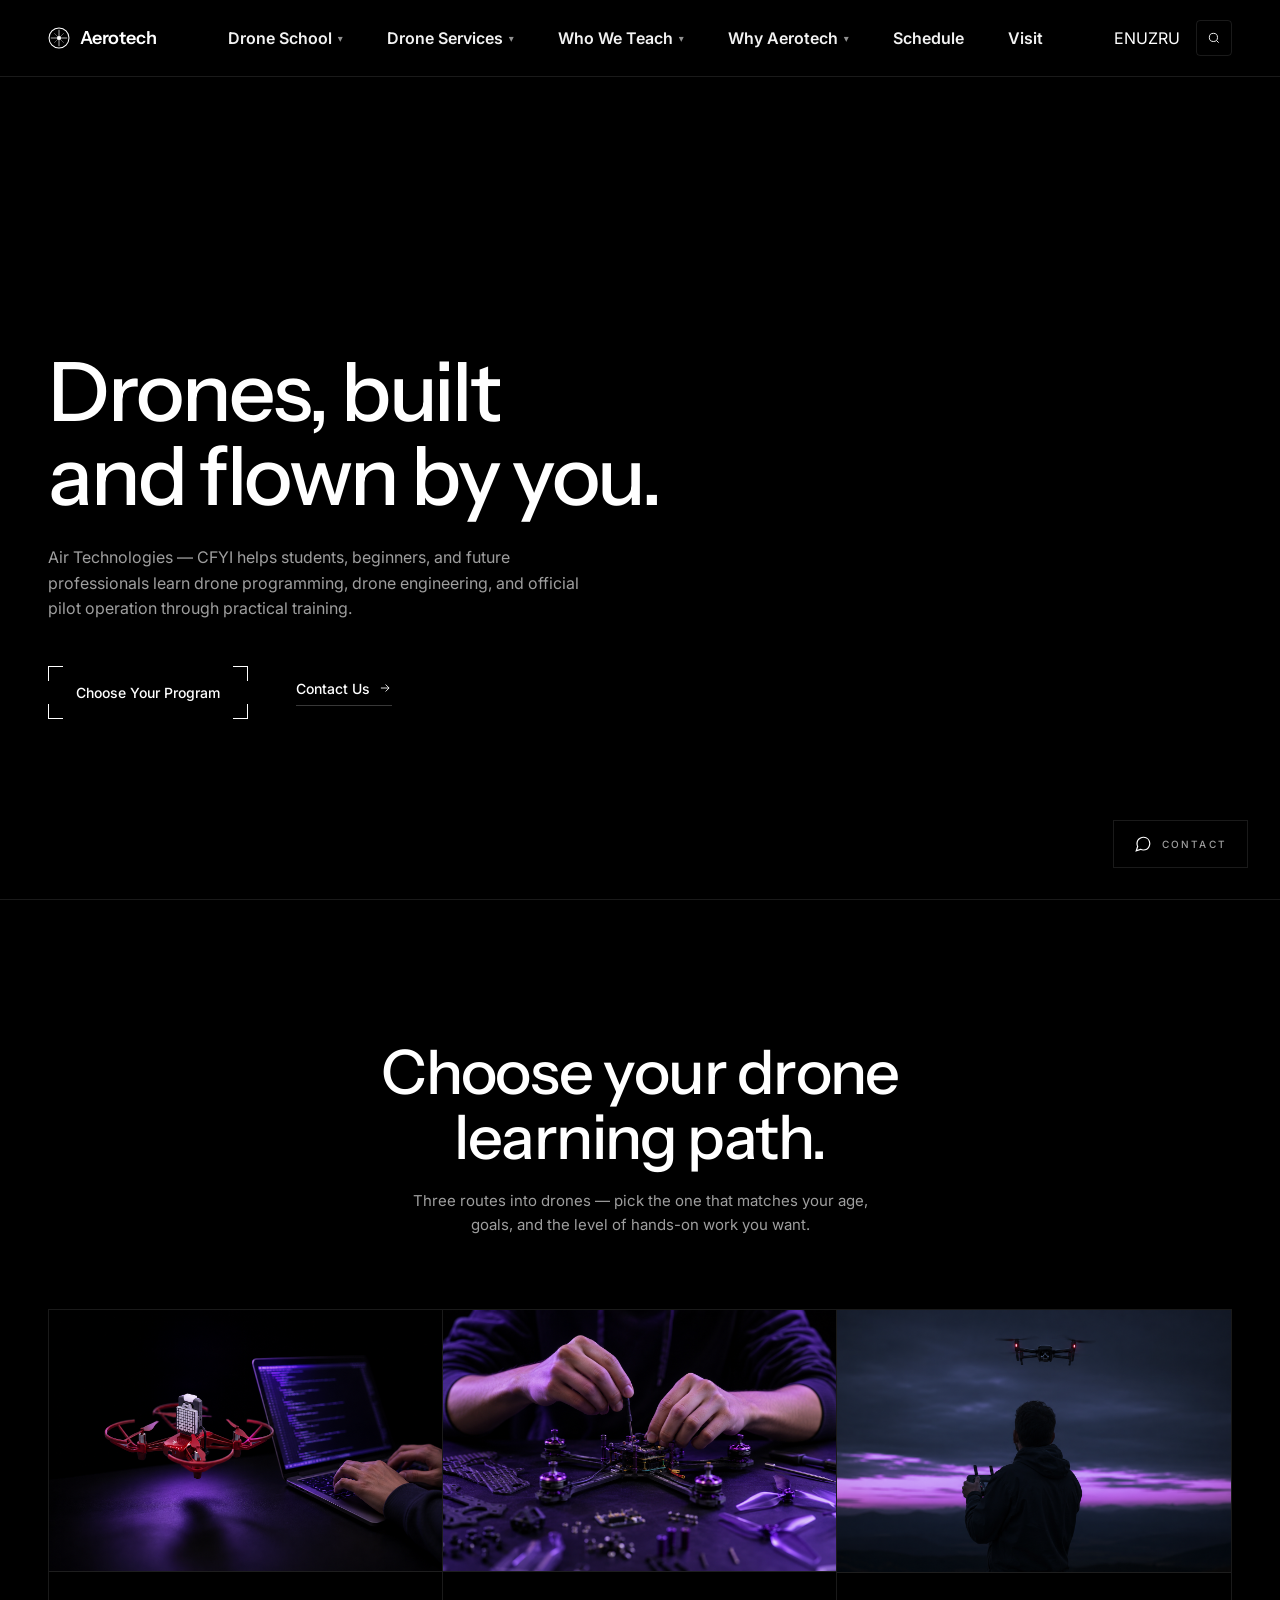
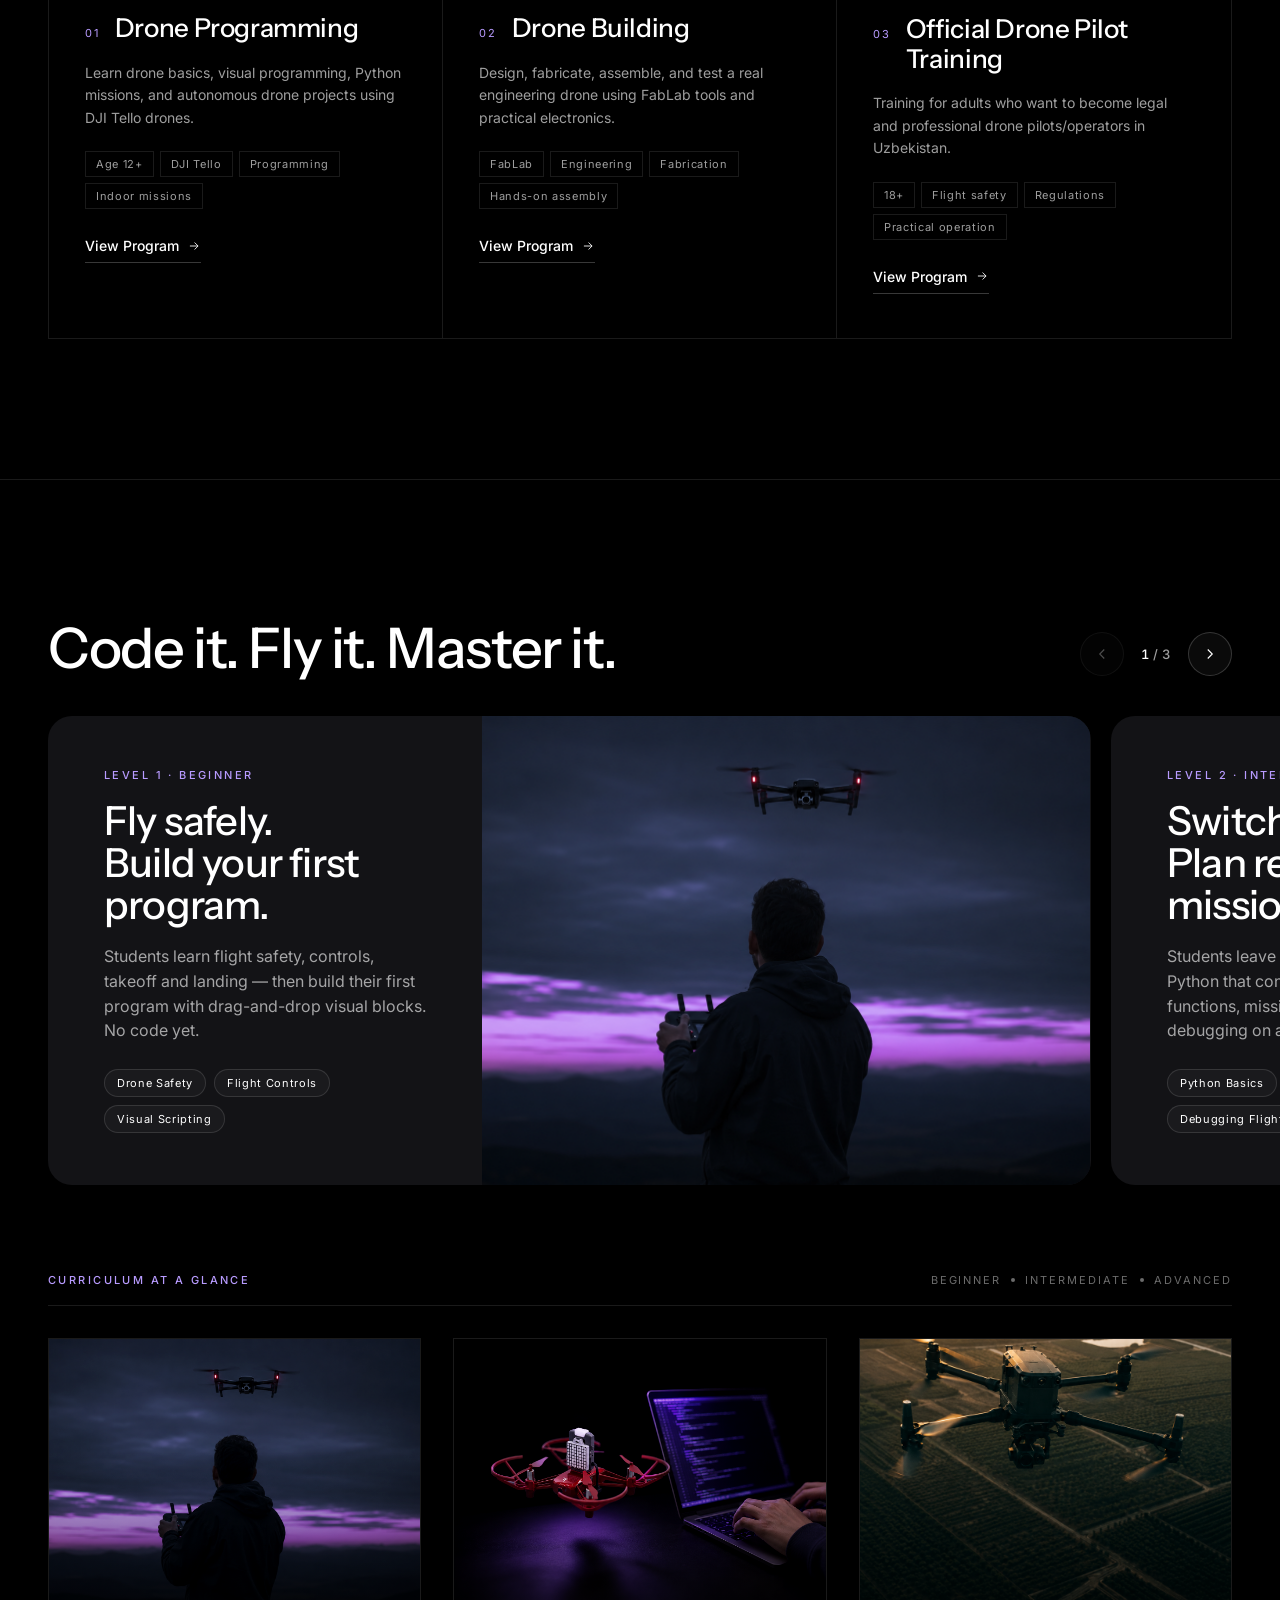
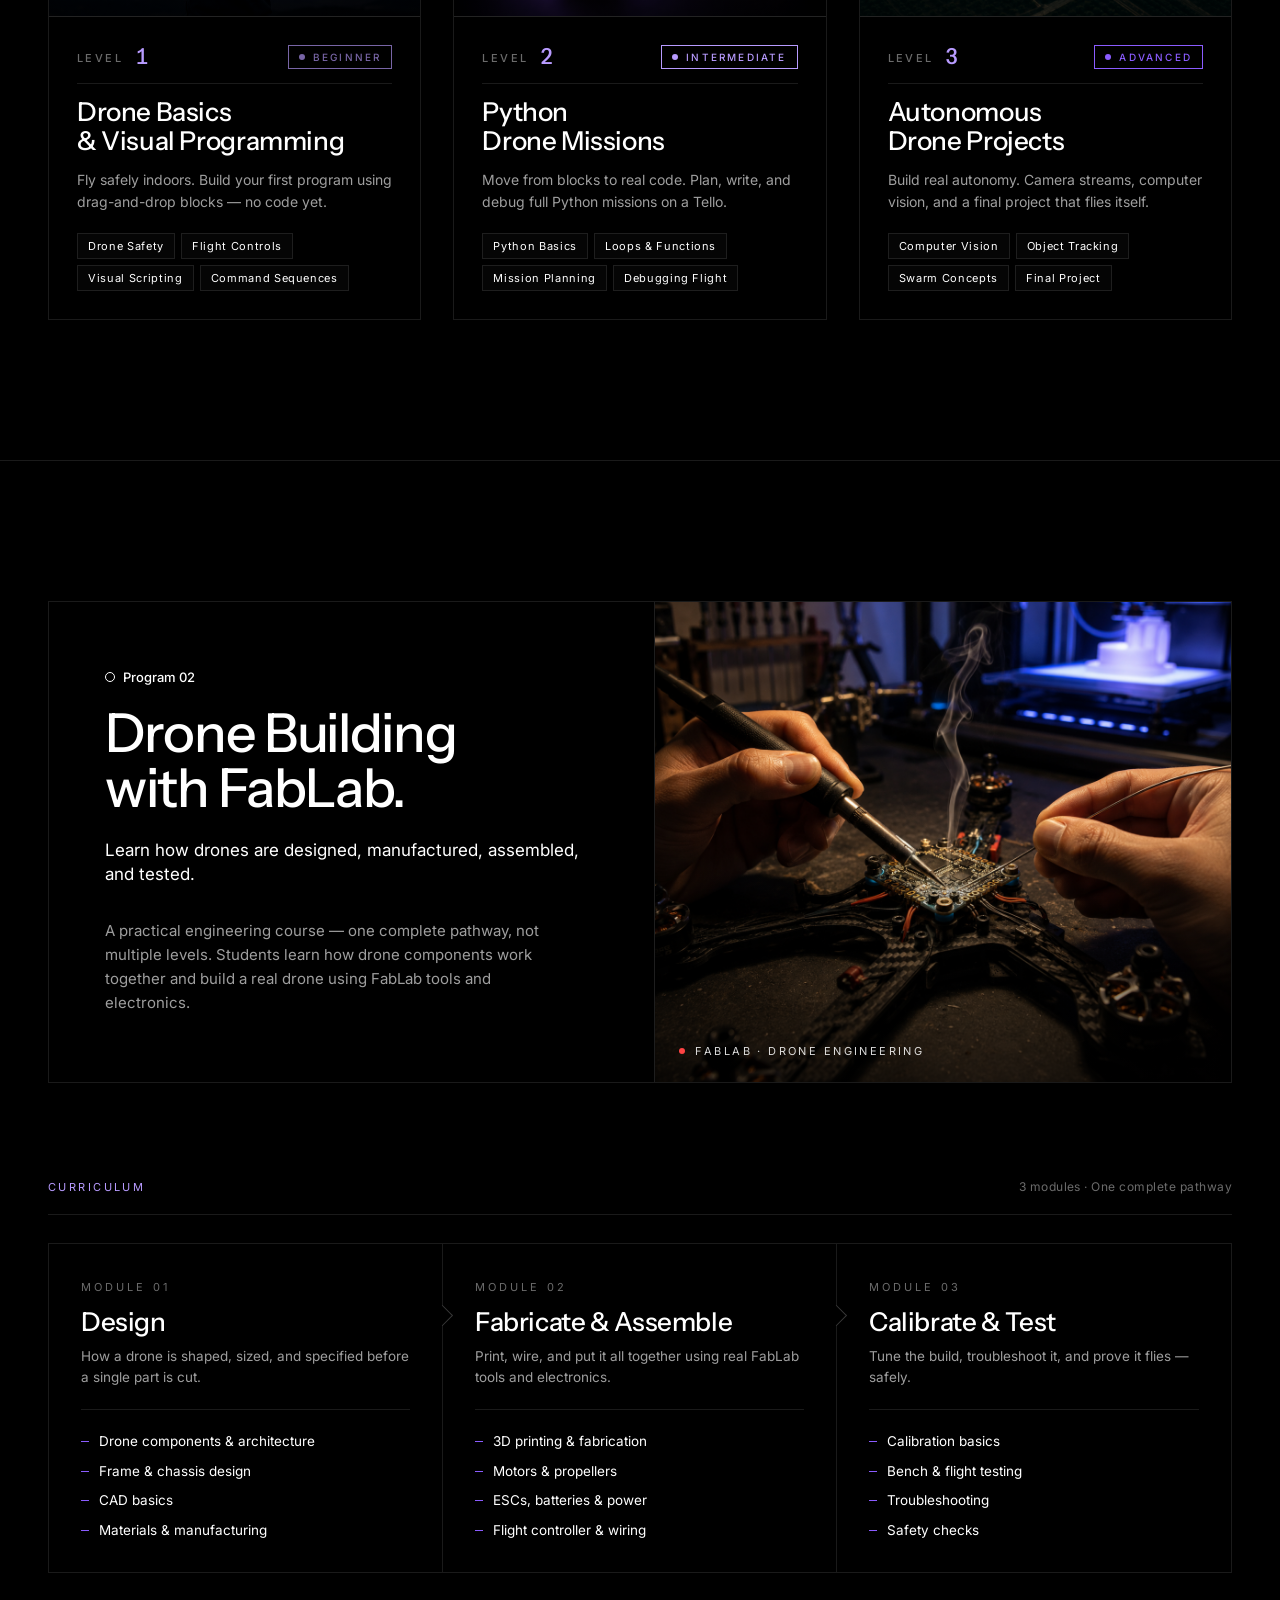
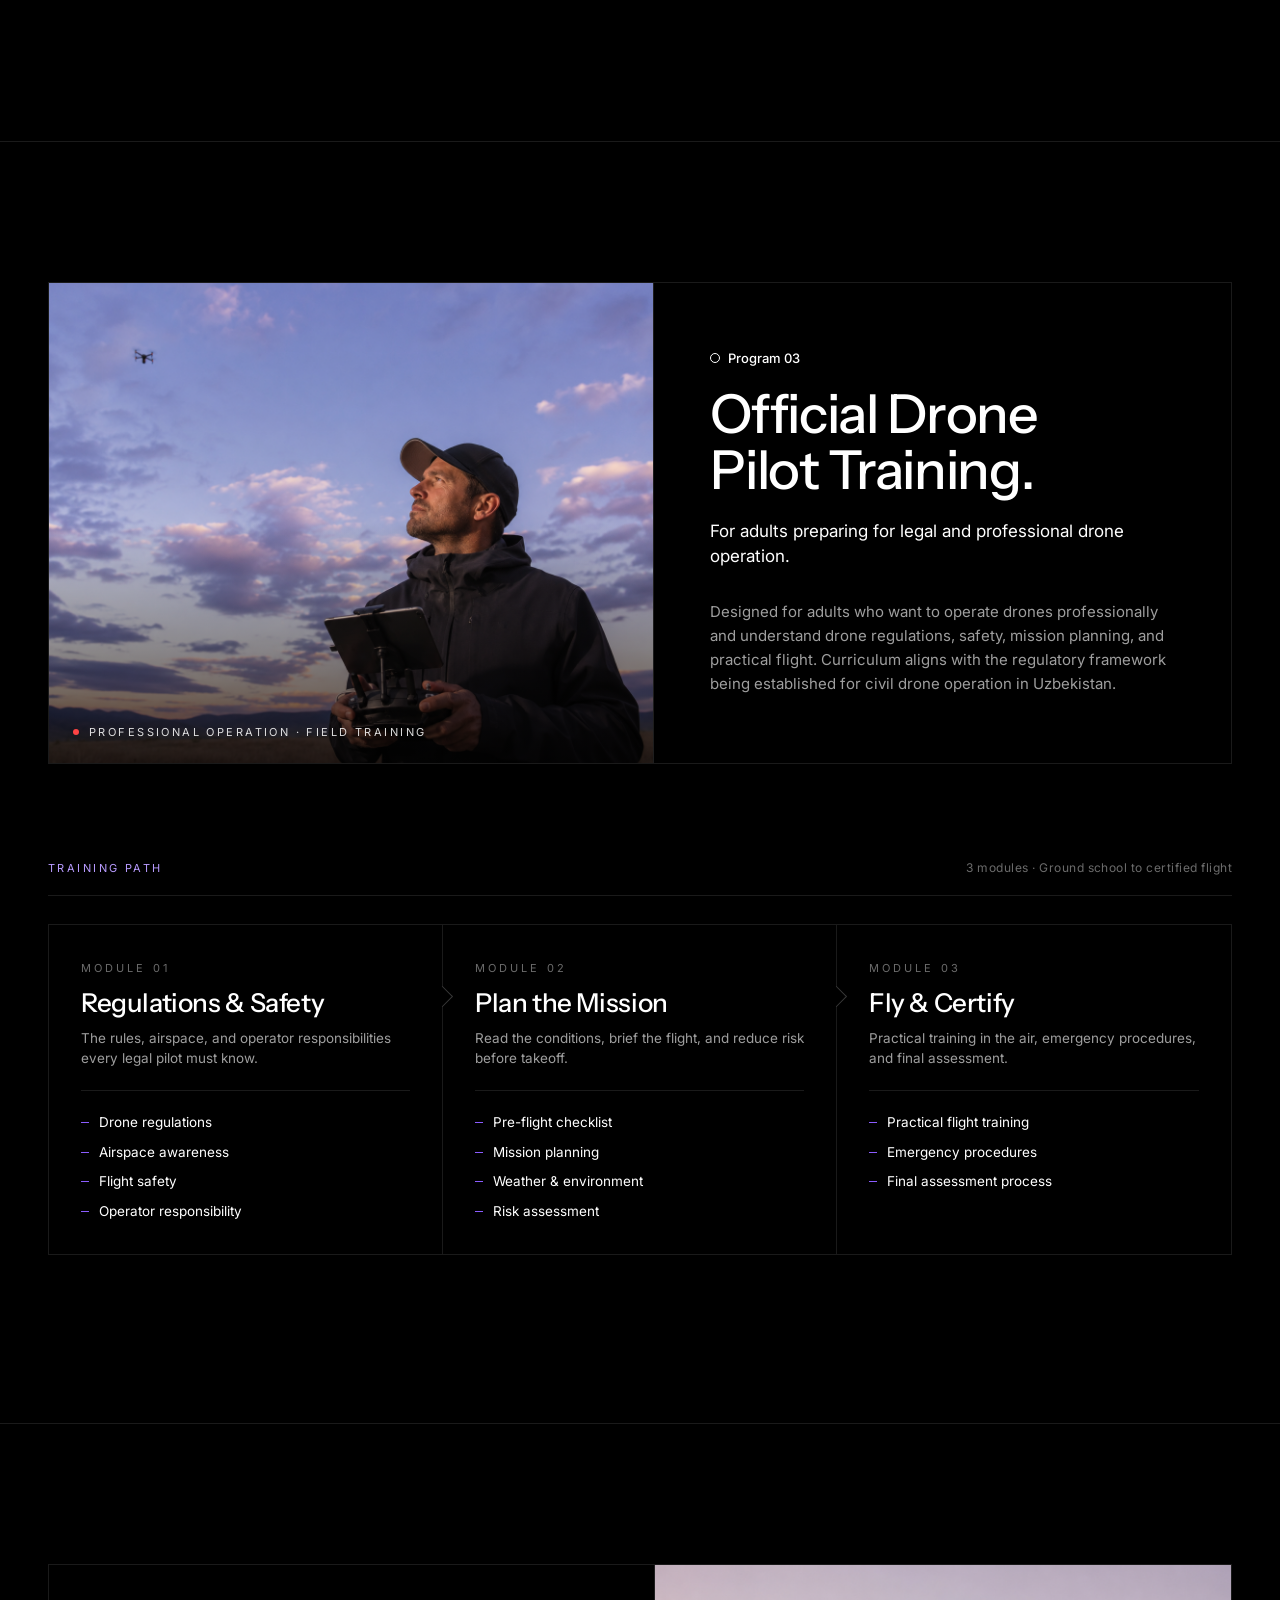
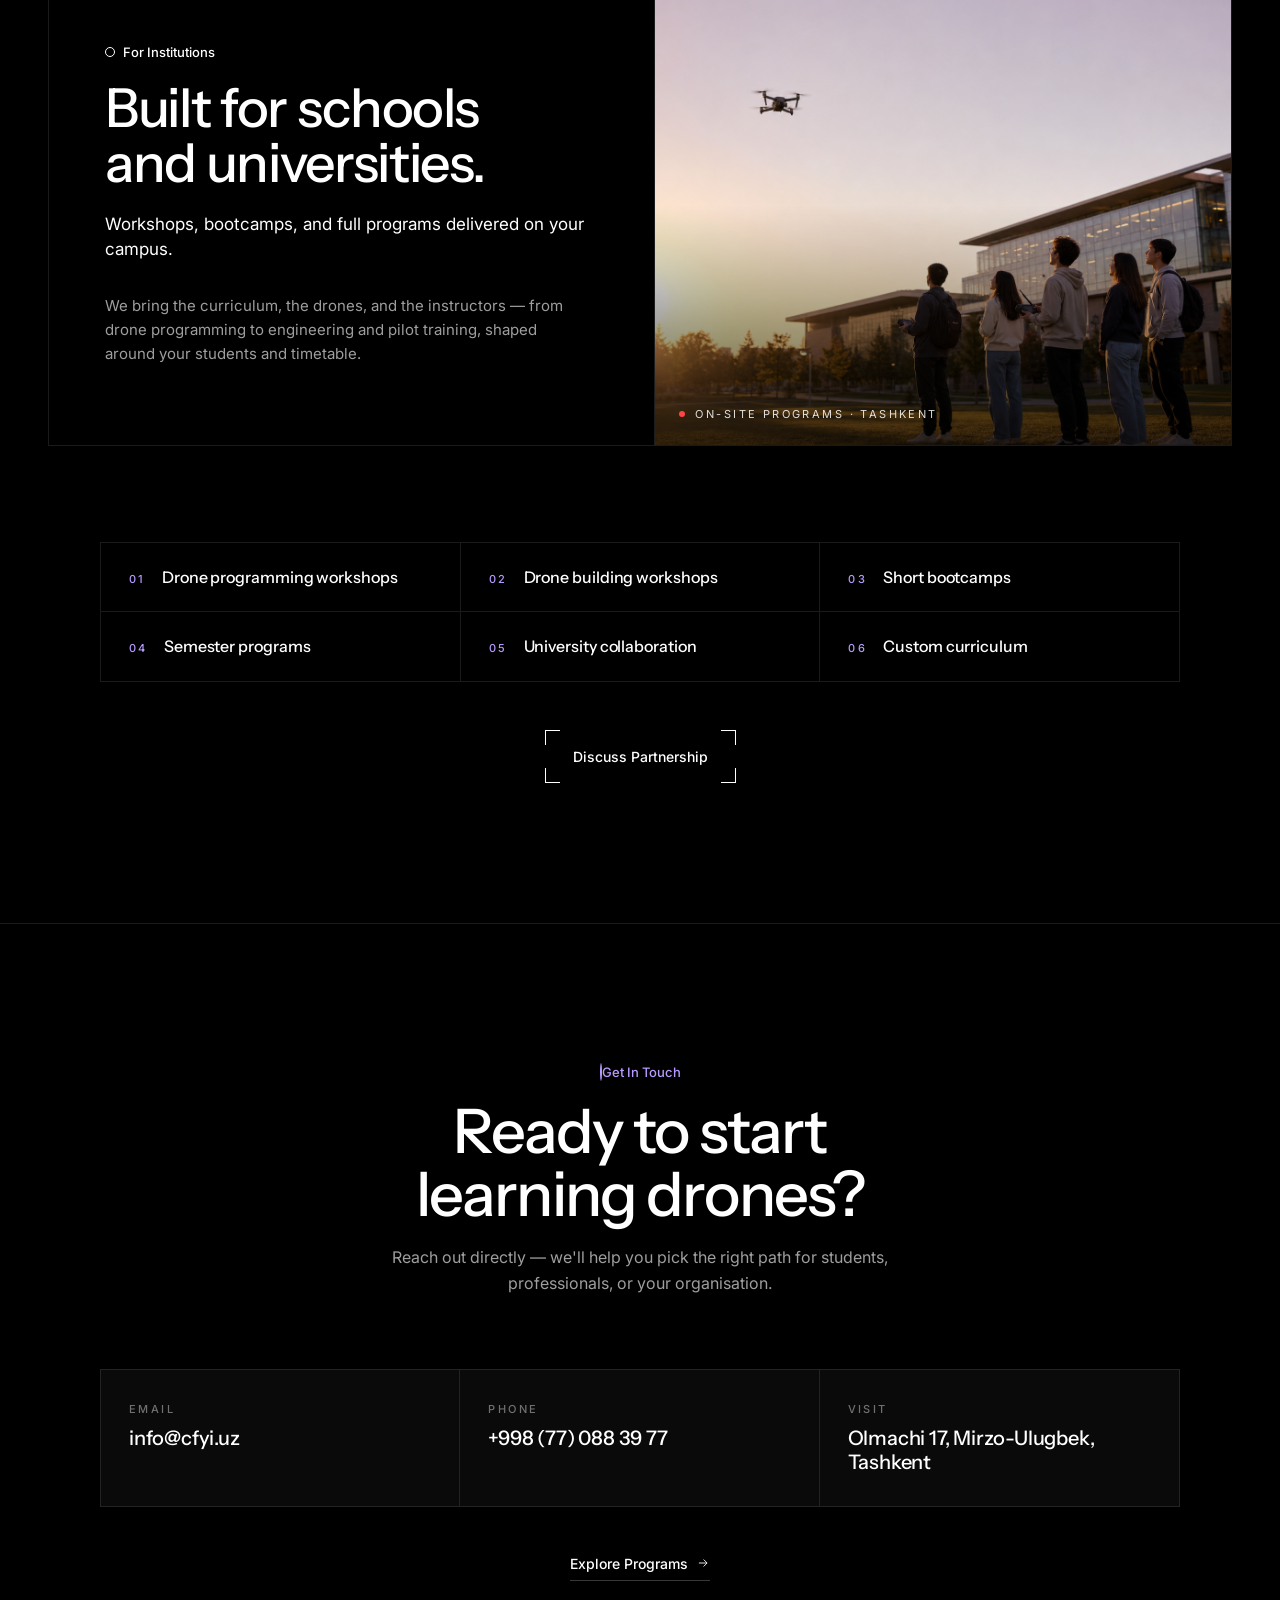
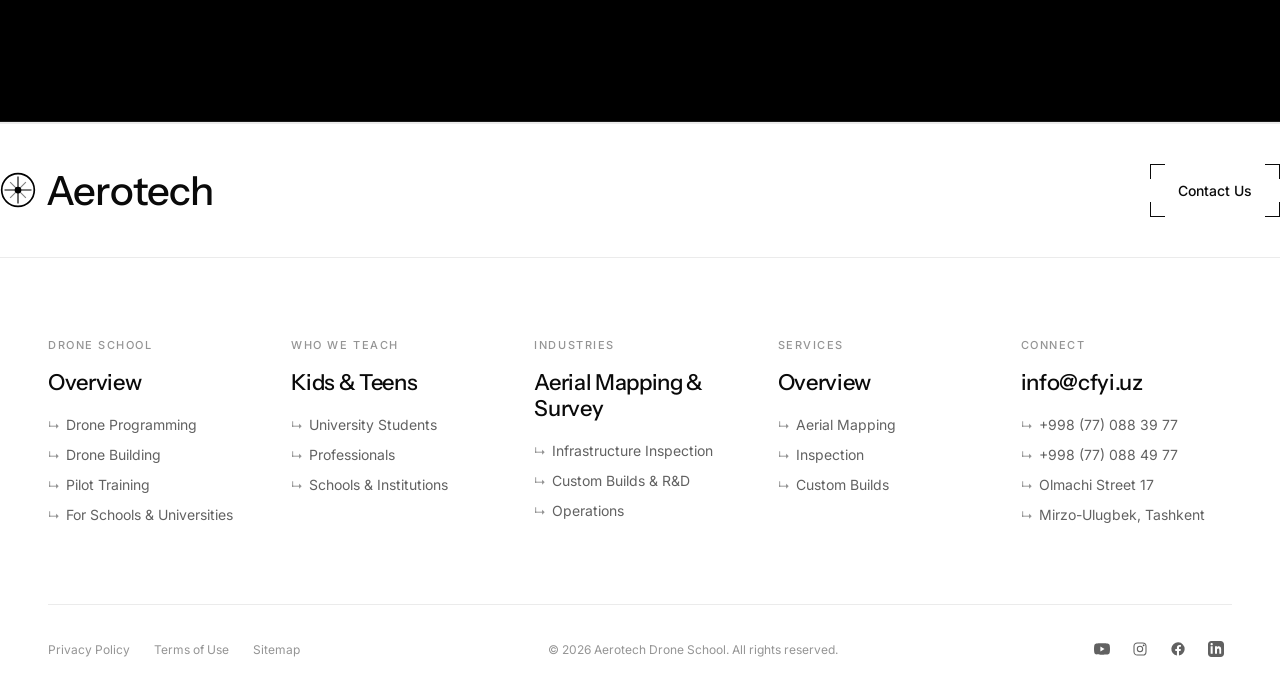
==== commit b6037c40: "Homepage polish: nav, language switcher, hero, advantage rework - Trim nav: drop Schedule/Visit/sear" ====
--- a/drone-school/index.html
+++ b/drone-school/index.html
@@ -42,6 +42,16 @@
           <a href="#education-partners" role="menuitem">For Schools &amp; Universities</a>
         </div>
       </div>
+      <div class="nav-item has-dropdown">
+        <a href="../services/" class="nav-trigger">Drone Services <span class="caret">▾</span></a>
+        <div class="nav-dropdown" role="menu" aria-label="Drone Services">
+          <span class="nav-dropdown__label" aria-hidden="true">Drone Services</span>
+          <a href="../services/" role="menuitem">Overview</a>
+          <a href="../services/#aerial-mapping" role="menuitem">Aerial Mapping &amp; Survey</a>
+          <a href="../services/#infrastructure-inspection" role="menuitem">Infrastructure Inspection</a>
+          <a href="../services/#custom-builds" role="menuitem">Custom Drone Builds</a>
+        </div>
+      </div>
       <a href="../#audience">Who We Teach <span class="caret">▾</span></a>
       <a href="../#advantage">Why Aerotech <span class="caret">▾</span></a>
       <a href="#">Schedule</a>
@@ -77,6 +87,18 @@
         <a href="#drone-building">Drone Building</a>
         <a href="#pilot-training">Pilot Training</a>
         <a href="#education-partners">For Schools &amp; Universities</a>
+      </div>
+    </div>
+    <div class="mobile-menu-group">
+      <button type="button" class="mobile-menu-toggle" aria-expanded="false" aria-controls="mobileSvSubmenu">
+        Drone Services
+        <span class="mobile-menu-caret" aria-hidden="true"></span>
+      </button>
+      <div class="mobile-submenu" id="mobileSvSubmenu" hidden>
+        <a href="../services/">Overview</a>
+        <a href="../services/#aerial-mapping">Aerial Mapping &amp; Survey</a>
+        <a href="../services/#infrastructure-inspection">Infrastructure Inspection</a>
+        <a href="../services/#custom-builds">Custom Drone Builds</a>
       </div>
     </div>
     <a href="../#audience">Who We Teach</a>
@@ -482,18 +504,18 @@
 
     <ul class="ds-contact-rail">
       <li>
-        <a href="mailto:hello@aerotech.uz" class="ds-contact-rail__item">
+        <a href="mailto:info@cfyi.uz" class="ds-contact-rail__item">
           <span class="ds-contact-rail__label">Email</span>
-          <span class="ds-contact-rail__value">hello@aerotech.uz</span>
+          <span class="ds-contact-rail__value">info@cfyi.uz</span>
           <span class="ds-contact-rail__arrow" aria-hidden="true">
             <svg viewBox="0 0 24 24" fill="none" stroke="currentColor" stroke-width="1.4"><path d="M7 17L17 7M9 7h8v8"/></svg>
           </span>
         </a>
       </li>
       <li>
-        <a href="tel:+998000000000" class="ds-contact-rail__item">
+        <a href="tel:+998770883977" class="ds-contact-rail__item">
           <span class="ds-contact-rail__label">Phone</span>
-          <span class="ds-contact-rail__value">+998 (00) 000 00 00</span>
+          <span class="ds-contact-rail__value">+998 (77) 088 39 77</span>
           <span class="ds-contact-rail__arrow" aria-hidden="true">
             <svg viewBox="0 0 24 24" fill="none" stroke="currentColor" stroke-width="1.4"><path d="M7 17L17 7M9 7h8v8"/></svg>
           </span>
@@ -502,7 +524,7 @@
       <li>
         <a href="../#demo" class="ds-contact-rail__item">
           <span class="ds-contact-rail__label">Visit</span>
-          <span class="ds-contact-rail__value">Yunusabad, Tashkent</span>
+          <span class="ds-contact-rail__value">Olmachi 17, Mirzo-Ulugbek, Tashkent</span>
           <span class="ds-contact-rail__arrow" aria-hidden="true">
             <svg viewBox="0 0 24 24" fill="none" stroke="currentColor" stroke-width="1.4"><path d="M7 17L17 7M9 7h8v8"/></svg>
           </span>
@@ -565,31 +587,32 @@
 
       <div class="footer-col">
         <h4>Industries</h4>
-        <a href="../#industries" class="footer-link-lg">Defense &amp; Security</a>
+        <a href="../#industries" class="footer-link-lg">Aerial Mapping &amp; Survey</a>
         <ul>
-          <li><a href="../#industries">Aerial Mapping</a></li>
-          <li><a href="../#industries">Inspection</a></li>
+          <li><a href="../#industries">Infrastructure Inspection</a></li>
+          <li><a href="../#industries">Custom Builds &amp; R&amp;D</a></li>
           <li><a href="../#industries">Operations</a></li>
         </ul>
       </div>
 
       <div class="footer-col">
-        <h4>Programs</h4>
-        <a href="../#prog-1" class="footer-link-lg">Basics</a>
+        <h4>Services</h4>
+        <a href="../services/" class="footer-link-lg">Overview</a>
         <ul>
-          <li><a href="../#prog-2">Build</a></li>
-          <li><a href="../#prog-3">Advanced</a></li>
-          <li><a href="../#prog-4">Operations</a></li>
+          <li><a href="../services/#aerial-mapping">Aerial Mapping</a></li>
+          <li><a href="../services/#infrastructure-inspection">Inspection</a></li>
+          <li><a href="../services/#custom-builds">Custom Builds</a></li>
         </ul>
       </div>
 
       <div class="footer-col">
         <h4>Connect</h4>
-        <a href="mailto:hello@aerotech.uz" class="footer-link-lg">hello@aerotech.uz</a>
+        <a href="mailto:info@cfyi.uz" class="footer-link-lg">info@cfyi.uz</a>
         <ul>
-          <li><a href="tel:+998000000000">+998 (00) 000 00 00</a></li>
-          <li><a href="../#demo">Tashkent Flight Lab</a></li>
-          <li><a href="../#demo">Yunusabad District</a></li>
+          <li><a href="tel:+998770883977">+998 (77) 088 39 77</a></li>
+          <li><a href="tel:+998770884977">+998 (77) 088 49 77</a></li>
+          <li><a href="../#demo">Olmachi Street 17</a></li>
+          <li><a href="../#demo">Mirzo-Ulugbek, Tashkent</a></li>
         </ul>
       </div>
 
@@ -603,16 +626,16 @@
       </div>
       <div class="copy">© 2026 Aerotech Drone School. All rights reserved.</div>
       <div class="social">
-        <a href="#" aria-label="YouTube">
+        <a href="https://www.youtube.com/@CenterforYouthInitiatives" target="_blank" rel="noopener" aria-label="YouTube">
           <svg viewBox="0 0 24 24" fill="currentColor"><path d="M23.5 6.2a3 3 0 0 0-2.1-2.1C19.5 3.5 12 3.5 12 3.5s-7.5 0-9.4.6A3 3 0 0 0 .5 6.2 31.4 31.4 0 0 0 0 12a31.4 31.4 0 0 0 .5 5.8 3 3 0 0 0 2.1 2.1c2 .6 9.4.6 9.4.6s7.5 0 9.4-.6a3 3 0 0 0 2.1-2.1A31.4 31.4 0 0 0 24 12a31.4 31.4 0 0 0-.5-5.8zM9.6 15.6V8.4l6.2 3.6-6.2 3.6z"/></svg>
         </a>
-        <a href="#" aria-label="Instagram">
+        <a href="https://instagram.com/centerforyouthinitiatives" target="_blank" rel="noopener" aria-label="Instagram">
           <svg viewBox="0 0 24 24" fill="none" stroke="currentColor" stroke-width="1.6"><rect x="3" y="3" width="18" height="18" rx="5"/><circle cx="12" cy="12" r="4"/><circle cx="17.5" cy="6.5" r="0.6" fill="currentColor"/></svg>
         </a>
-        <a href="#" aria-label="Telegram">
-          <svg viewBox="0 0 24 24" fill="currentColor"><path d="M22 4 2.5 11.5c-.7.3-.7 1.2 0 1.5l5 1.7L19 6.5c.5-.4 1-.1.6.3L9.4 16.4l-.4 5c0 .6.7.9 1.1.5l3-2.7 5 3.7c.6.4 1.4.1 1.5-.6L22.9 5c.2-.7-.4-1.3-.9-1z"/></svg>
-        </a>
-        <a href="#" aria-label="LinkedIn">
+        <a href="https://www.facebook.com/centerforyouthinitiatives" target="_blank" rel="noopener" aria-label="Facebook">
+          <svg viewBox="0 0 24 24" fill="currentColor"><path d="M22 12a10 10 0 1 0-11.6 9.9v-7H7.9V12h2.5V9.8c0-2.5 1.5-3.9 3.8-3.9 1.1 0 2.2.2 2.2.2v2.5h-1.3c-1.2 0-1.6.8-1.6 1.6V12h2.8l-.4 2.9h-2.4v7A10 10 0 0 0 22 12z"/></svg>
+        </a>
+        <a href="https://www.linkedin.com/company/center-for-youth-initiatives" target="_blank" rel="noopener" aria-label="LinkedIn">
           <svg viewBox="0 0 24 24" fill="currentColor"><path d="M19 0H5C2.2 0 0 2.2 0 5v14c0 2.8 2.2 5 5 5h14c2.8 0 5-2.2 5-5V5c0-2.8-2.2-5-5-5zM7 19H4V8h3v11zM5.5 6.5c-1 0-1.7-.7-1.7-1.7s.7-1.7 1.7-1.7c1 0 1.7.7 1.7 1.7s-.7 1.7-1.7 1.7zM20 19h-3v-5.4c0-1.4-.5-2.3-1.7-2.3-.9 0-1.5.6-1.7 1.2-.1.2-.1.5-.1.8V19h-3V8h3v1.3c.4-.6 1.1-1.5 2.7-1.5 2 0 3.5 1.3 3.5 4.1V19z"/></svg>
         </a>
       </div>
@@ -702,7 +725,7 @@
         <div class="cta-popup__contact-head">Reach us directly</div>
         <ul class="cta-popup__links">
           <li>
-            <a href="tel:+998000000000" class="cta-popup__link">
+            <a href="tel:+998770883977" class="cta-popup__link">
               <span class="cta-popup__link-icon">
                 <svg viewBox="0 0 24 24" fill="none" stroke="currentColor" stroke-width="1.5">
                   <path d="M22 16.92v3a2 2 0 0 1-2.18 2 19.79 19.79 0 0 1-8.63-3.07 19.5 19.5 0 0 1-6-6 19.79 19.79 0 0 1-3.07-8.67A2 2 0 0 1 4.11 2h3a2 2 0 0 1 2 1.72 12.84 12.84 0 0 0 .7 2.81 2 2 0 0 1-.45 2.11L8.09 9.91a16 16 0 0 0 6 6l1.27-1.27a2 2 0 0 1 2.11-.45 12.84 12.84 0 0 0 2.81.7A2 2 0 0 1 22 16.92z"/>
@@ -710,7 +733,7 @@
               </span>
               <span class="cta-popup__link-text">
                 <span class="cta-popup__link-label">Phone</span>
-                <span class="cta-popup__link-value">+998 (00) 000 00 00</span>
+                <span class="cta-popup__link-value">+998 (77) 088 39 77</span>
               </span>
               <span class="cta-popup__link-arrow" aria-hidden="true">
                 <svg viewBox="0 0 24 24" fill="none" stroke="currentColor" stroke-width="1.5"><path d="M7 17 17 7M9 7h8v8"/></svg>
@@ -718,7 +741,7 @@
             </a>
           </li>
           <li>
-            <a href="mailto:hello@aerotech.uz" class="cta-popup__link">
+            <a href="mailto:info@cfyi.uz" class="cta-popup__link">
               <span class="cta-popup__link-icon">
                 <svg viewBox="0 0 24 24" fill="none" stroke="currentColor" stroke-width="1.5">
                   <rect x="2" y="4" width="20" height="16" rx="2"/>
@@ -727,7 +750,7 @@
               </span>
               <span class="cta-popup__link-text">
                 <span class="cta-popup__link-label">Email</span>
-                <span class="cta-popup__link-value">hello@aerotech.uz</span>
+                <span class="cta-popup__link-value">info@cfyi.uz</span>
               </span>
               <span class="cta-popup__link-arrow" aria-hidden="true">
                 <svg viewBox="0 0 24 24" fill="none" stroke="currentColor" stroke-width="1.5"><path d="M7 17 17 7M9 7h8v8"/></svg>
@@ -735,15 +758,15 @@
             </a>
           </li>
           <li>
-            <a href="https://t.me/aerotech" target="_blank" rel="noopener" class="cta-popup__link">
+            <a href="https://www.facebook.com/centerforyouthinitiatives" target="_blank" rel="noopener" class="cta-popup__link">
               <span class="cta-popup__link-icon">
                 <svg viewBox="0 0 24 24" fill="currentColor">
-                  <path d="M22 4 2.5 11.5c-.7.3-.7 1.2 0 1.5l5 1.7L19 6.5c.5-.4 1-.1.6.3L9.4 16.4l-.4 5c0 .6.7.9 1.1.5l3-2.7 5 3.7c.6.4 1.4.1 1.5-.6L22.9 5c.2-.7-.4-1.3-.9-1z"/>
+                  <path d="M22 12a10 10 0 1 0-11.6 9.9v-7H7.9V12h2.5V9.8c0-2.5 1.5-3.9 3.8-3.9 1.1 0 2.2.2 2.2.2v2.5h-1.3c-1.2 0-1.6.8-1.6 1.6V12h2.8l-.4 2.9h-2.4v7A10 10 0 0 0 22 12z"/>
                 </svg>
               </span>
               <span class="cta-popup__link-text">
-                <span class="cta-popup__link-label">Telegram</span>
-                <span class="cta-popup__link-value">@aerotech</span>
+                <span class="cta-popup__link-label">Facebook</span>
+                <span class="cta-popup__link-value">@centerforyouthinitiatives</span>
               </span>
               <span class="cta-popup__link-arrow" aria-hidden="true">
                 <svg viewBox="0 0 24 24" fill="none" stroke="currentColor" stroke-width="1.5"><path d="M7 17 17 7M9 7h8v8"/></svg>
@@ -751,7 +774,7 @@
             </a>
           </li>
           <li>
-            <a href="https://instagram.com/aerotech" target="_blank" rel="noopener" class="cta-popup__link">
+            <a href="https://instagram.com/centerforyouthinitiatives" target="_blank" rel="noopener" class="cta-popup__link">
               <span class="cta-popup__link-icon">
                 <svg viewBox="0 0 24 24" fill="none" stroke="currentColor" stroke-width="1.5">
                   <rect x="3" y="3" width="18" height="18" rx="5"/>
@@ -761,7 +784,7 @@
               </span>
               <span class="cta-popup__link-text">
                 <span class="cta-popup__link-label">Instagram</span>
-                <span class="cta-popup__link-value">@aerotech</span>
+                <span class="cta-popup__link-value">@centerforyouthinitiatives</span>
               </span>
               <span class="cta-popup__link-arrow" aria-hidden="true">
                 <svg viewBox="0 0 24 24" fill="none" stroke="currentColor" stroke-width="1.5"><path d="M7 17 17 7M9 7h8v8"/></svg>
@@ -778,7 +801,7 @@
               </span>
               <span class="cta-popup__link-text">
                 <span class="cta-popup__link-label">Visit</span>
-                <span class="cta-popup__link-value">Tashkent · Yunusabad</span>
+                <span class="cta-popup__link-value">Olmachi 17 · Mirzo-Ulugbek</span>
               </span>
               <span class="cta-popup__link-arrow" aria-hidden="true">
                 <svg viewBox="0 0 24 24" fill="none" stroke="currentColor" stroke-width="1.5"><path d="M7 17 17 7M9 7h8v8"/></svg>
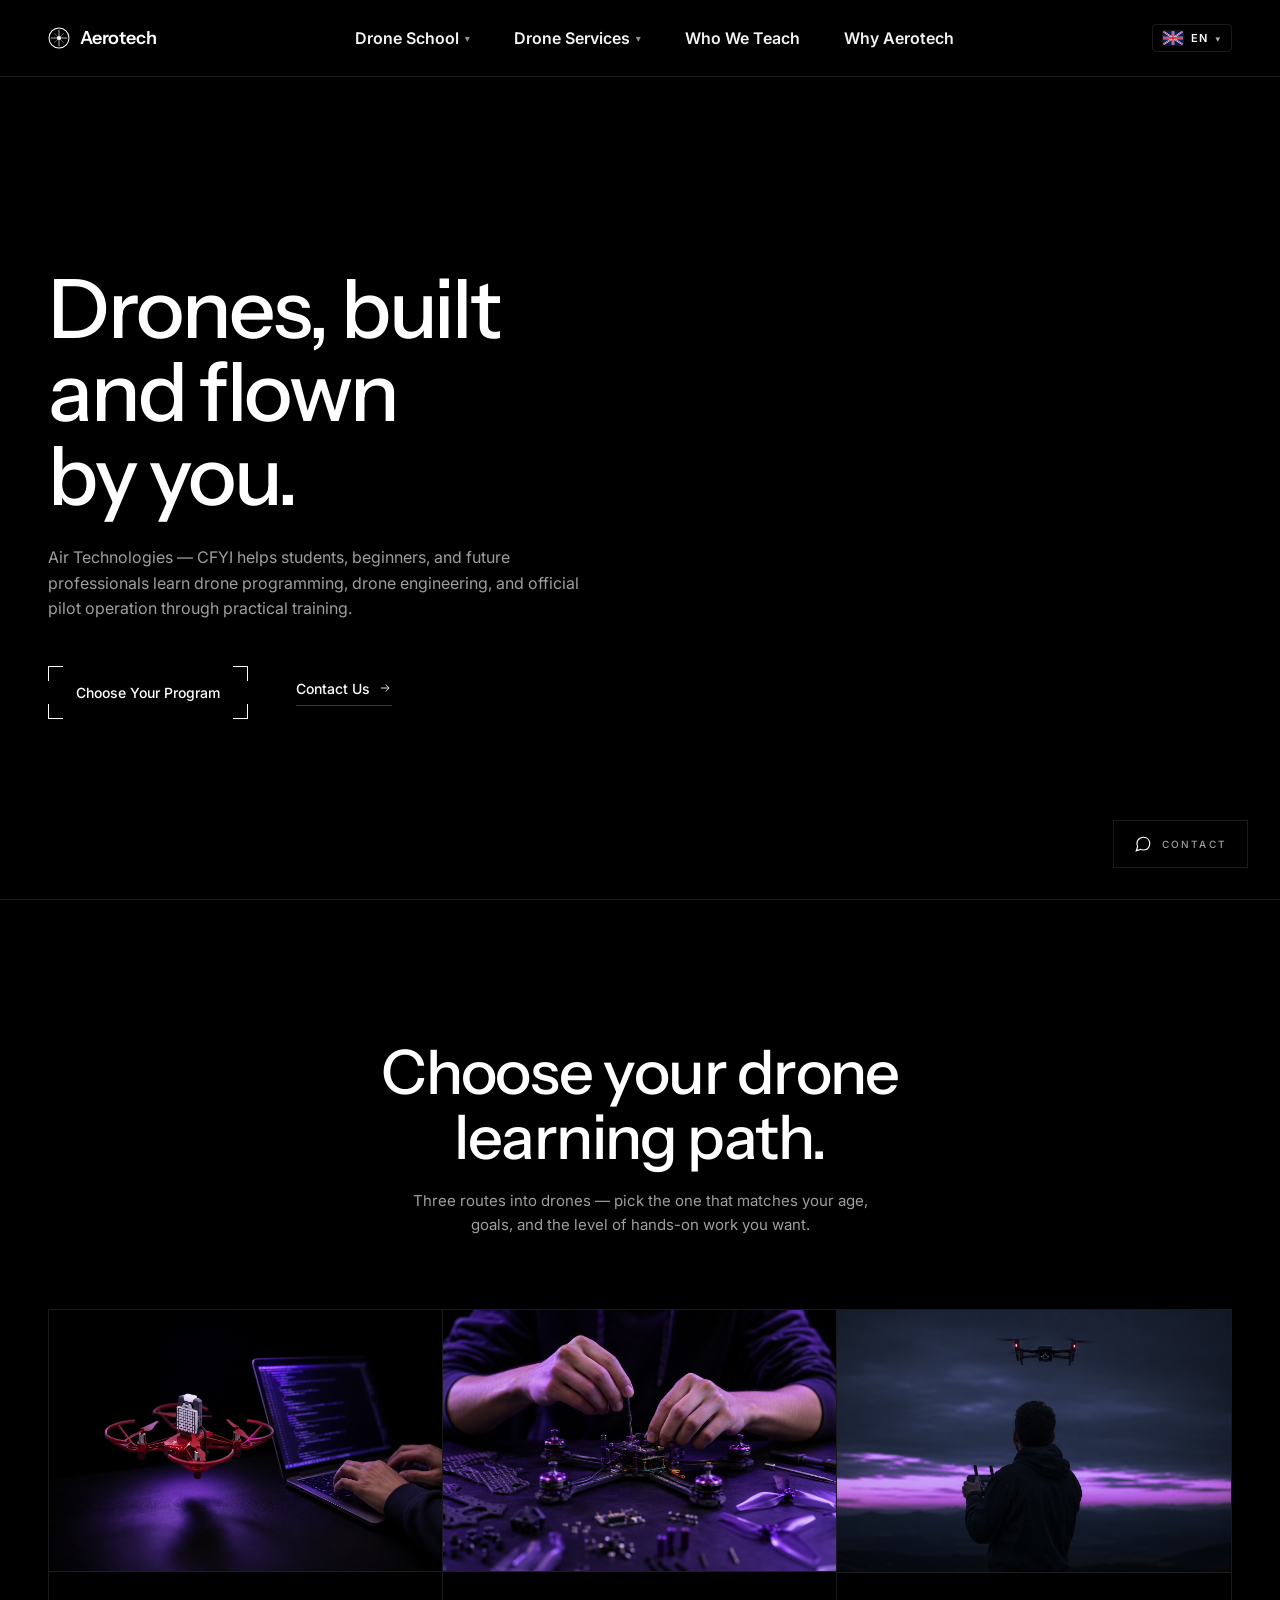
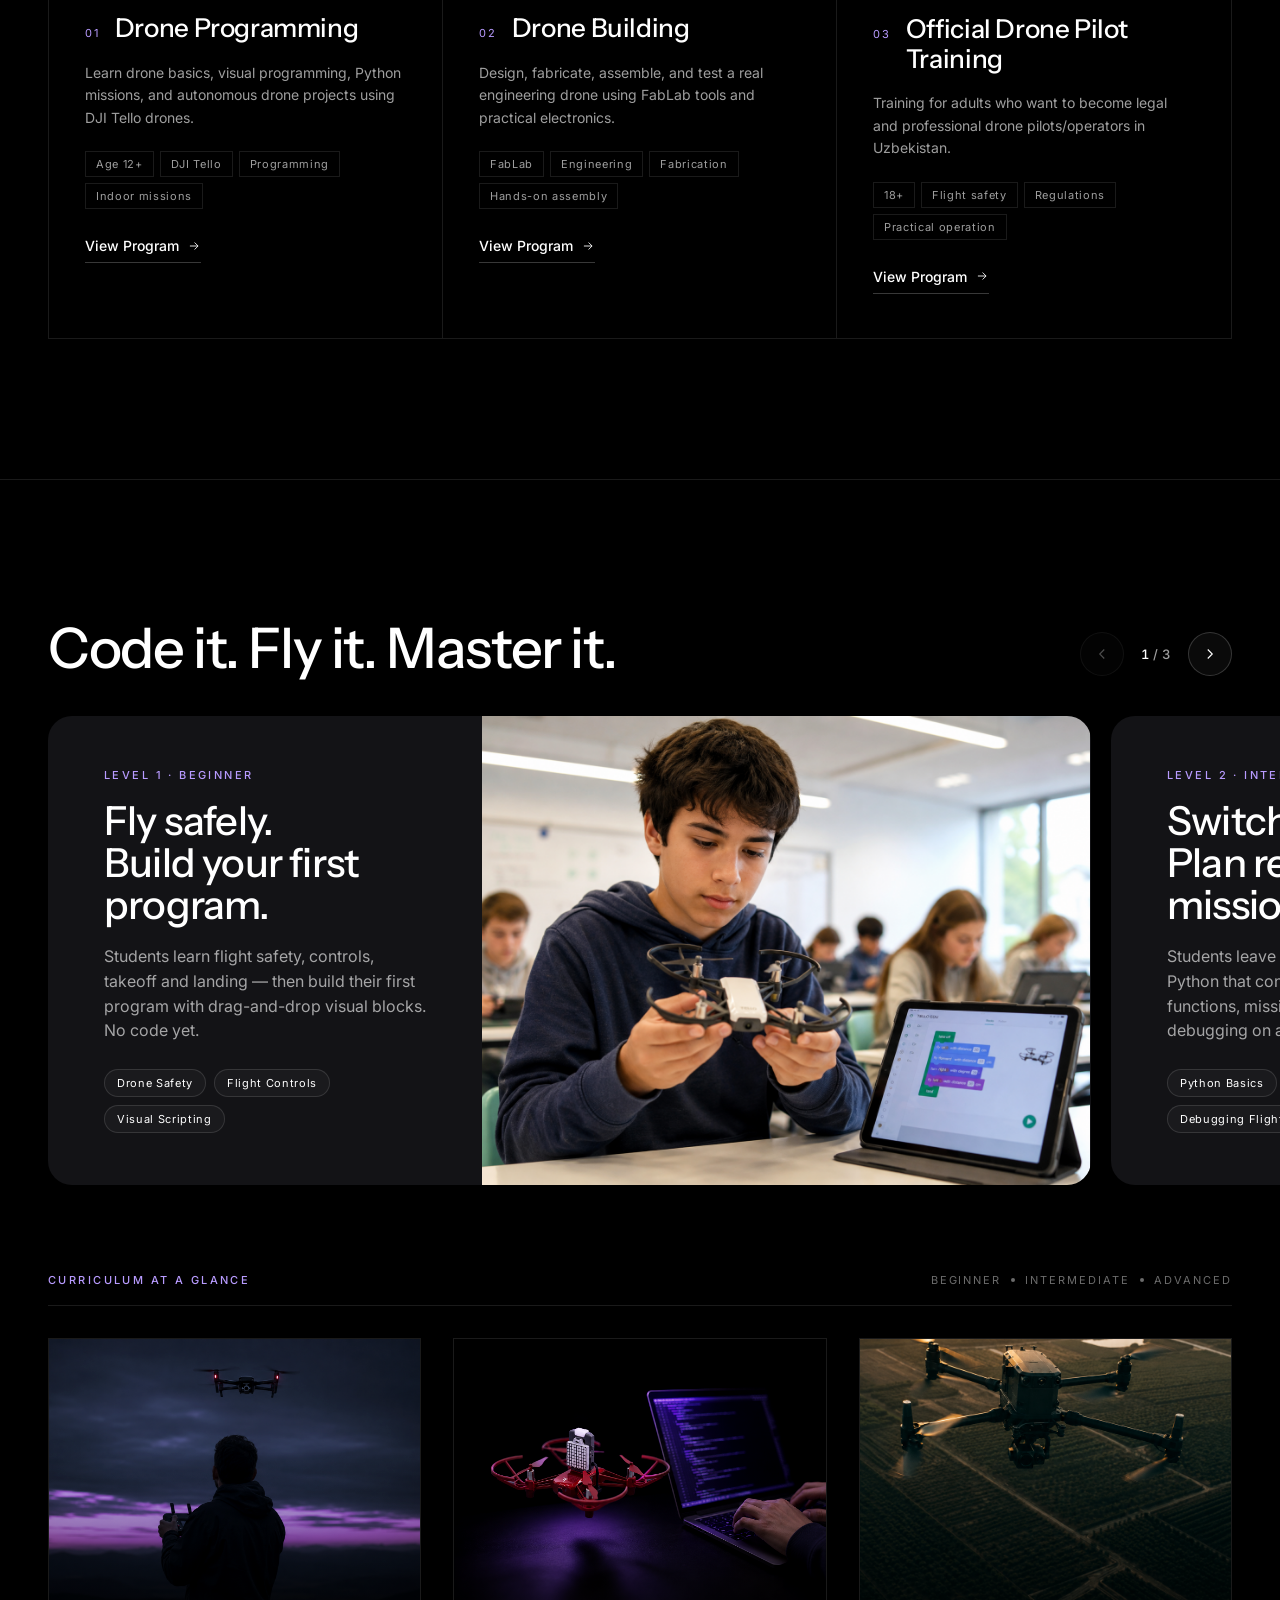
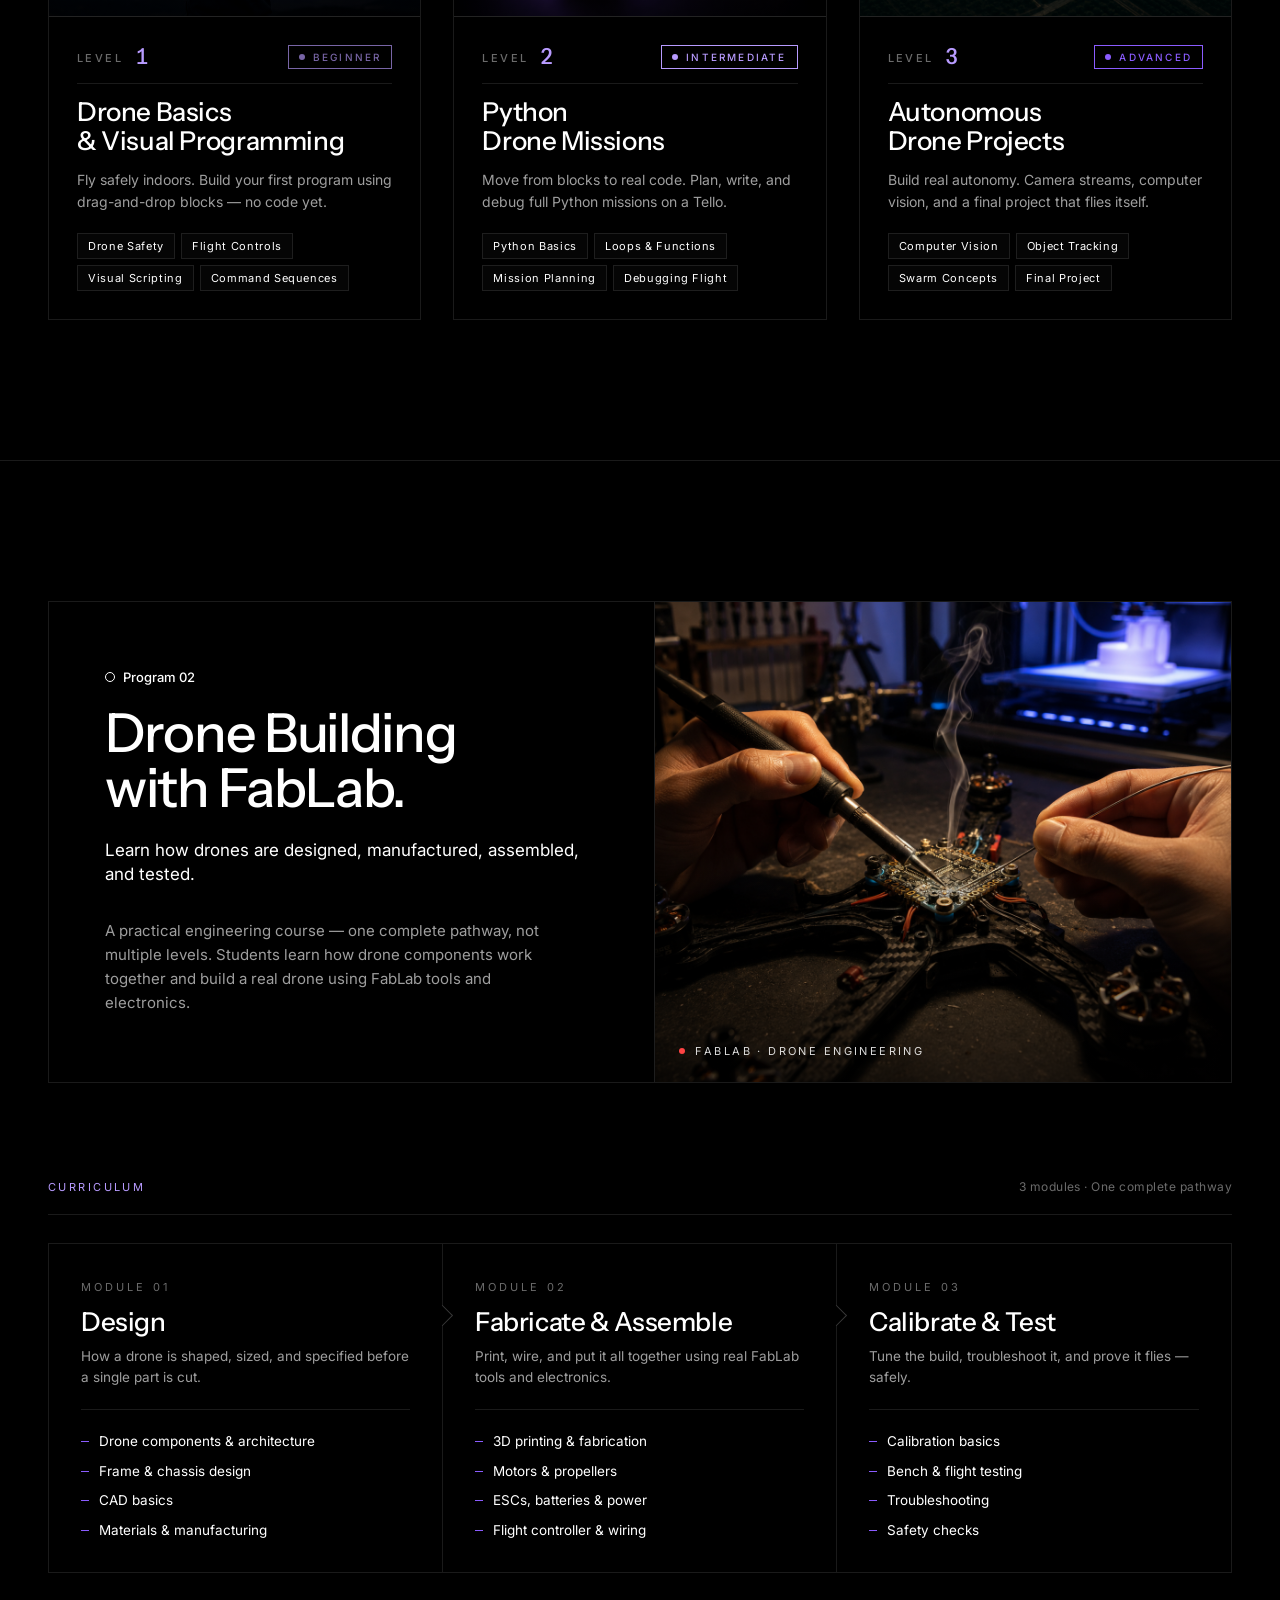
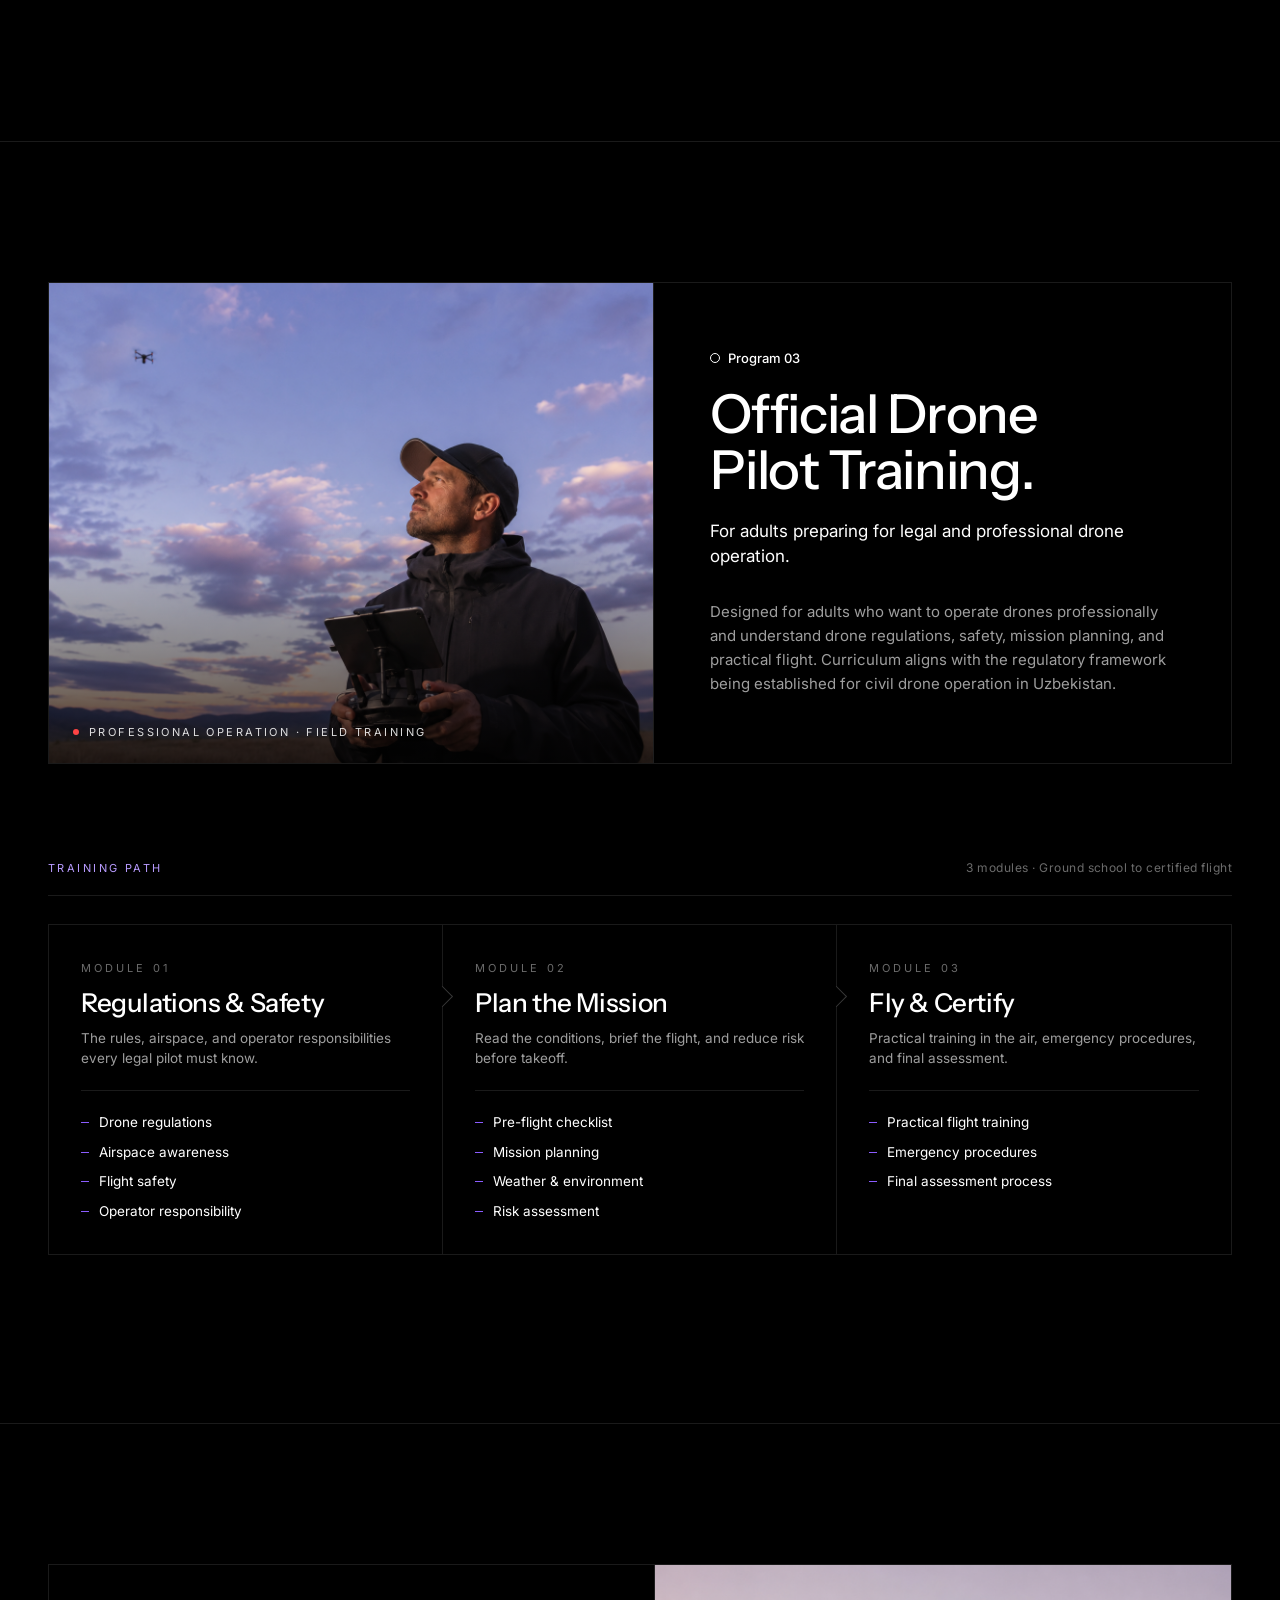
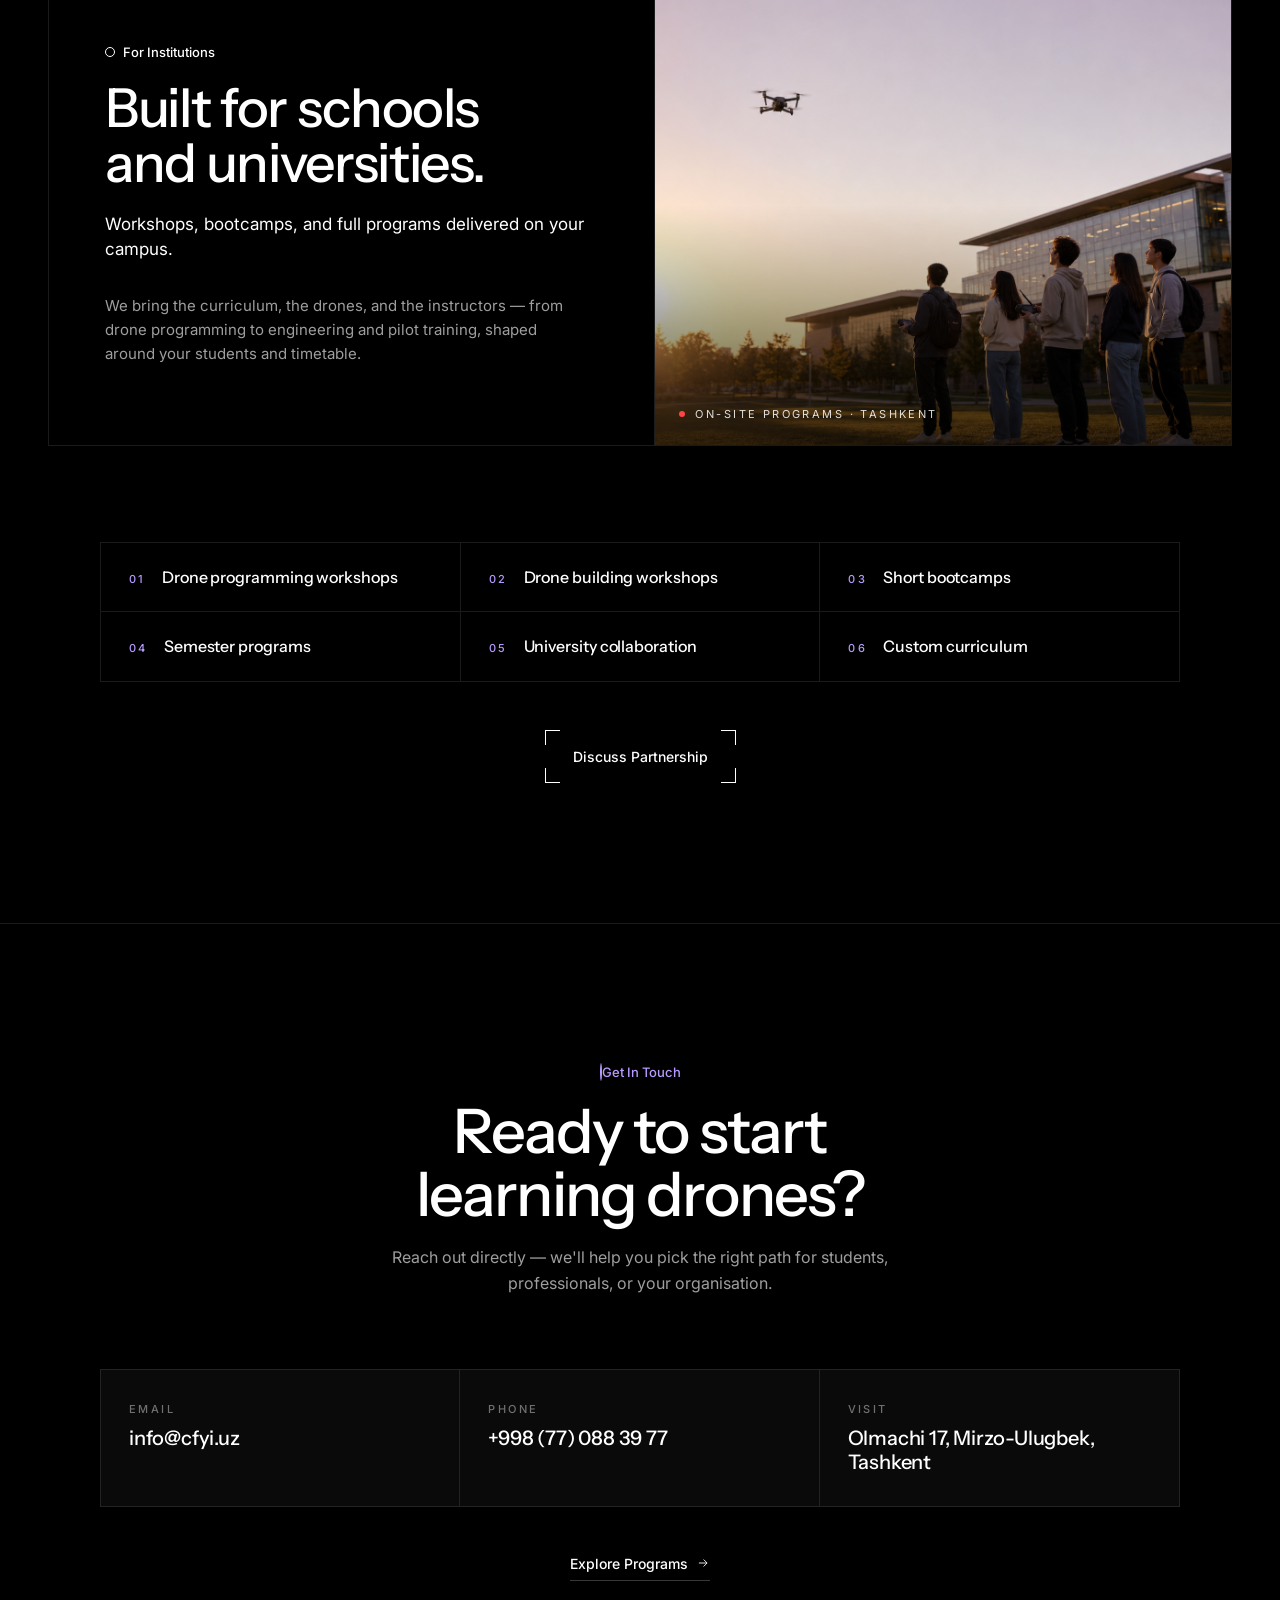
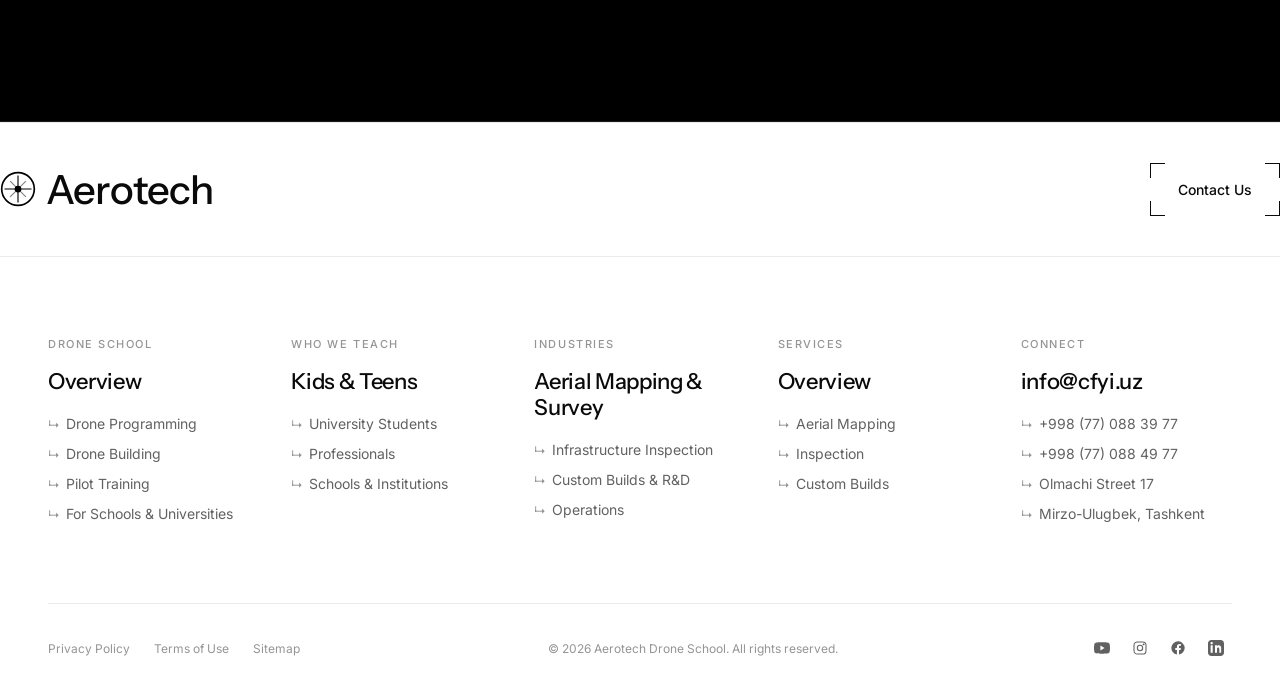
==== commit 1991c98c: "Fix carousel scroll, sub-page headers, and swap carousel to images - Smooth-scroll: stop excluding t" ====
--- a/drone-school/index.html
+++ b/drone-school/index.html
@@ -52,20 +52,45 @@
           <a href="../services/#custom-builds" role="menuitem">Custom Drone Builds</a>
         </div>
       </div>
-      <a href="../#audience">Who We Teach <span class="caret">▾</span></a>
-      <a href="../#advantage">Why Aerotech <span class="caret">▾</span></a>
-      <a href="#">Schedule</a>
-      <a href="../#demo">Visit</a>
+      <a href="../#audience">Who We Teach</a>
+      <a href="../#advantage">Why Aerotech</a>
     </div>
     <div class="nav-right">
       <div class="lang-switch" role="group" aria-label="Language">
-        <a href="#" class="active">EN</a>
-        <a href="#">UZ</a>
-        <a href="#">RU</a>
-      </div>
-      <a href="#" class="icon-btn" aria-label="Search">
-        <svg width="14" height="14" viewBox="0 0 24 24" fill="none" stroke="currentColor" stroke-width="1.6"><circle cx="11" cy="11" r="7"/><path d="m20 20-3.5-3.5"/></svg>
-      </a>
+        <button type="button" class="lang-switch__current" aria-haspopup="listbox" aria-expanded="false" aria-label="Change language">
+          <span class="lang-switch__flag" aria-hidden="true">
+            <svg viewBox="0 0 24 16" width="20" height="14"><rect width="24" height="16" fill="#012169"/><path d="M0 0l24 16M24 0L0 16" stroke="#fff" stroke-width="2"/><path d="M0 0l24 16M24 0L0 16" stroke="#C8102E" stroke-width="1"/><path d="M12 0v16M0 8h24" stroke="#fff" stroke-width="3"/><path d="M12 0v16M0 8h24" stroke="#C8102E" stroke-width="1.6"/></svg>
+          </span>
+          <span class="lang-switch__code">EN</span>
+          <span class="lang-switch__caret" aria-hidden="true">▾</span>
+        </button>
+        <ul class="lang-switch__menu" role="listbox" hidden>
+          <li role="option" aria-selected="true">
+            <a href="#" data-lang="EN" class="is-active">
+              <span class="lang-switch__flag" aria-hidden="true">
+                <svg viewBox="0 0 24 16" width="20" height="14"><rect width="24" height="16" fill="#012169"/><path d="M0 0l24 16M24 0L0 16" stroke="#fff" stroke-width="2"/><path d="M0 0l24 16M24 0L0 16" stroke="#C8102E" stroke-width="1"/><path d="M12 0v16M0 8h24" stroke="#fff" stroke-width="3"/><path d="M12 0v16M0 8h24" stroke="#C8102E" stroke-width="1.6"/></svg>
+              </span>
+              <span>English</span>
+            </a>
+          </li>
+          <li role="option">
+            <a href="#" data-lang="UZ">
+              <span class="lang-switch__flag" aria-hidden="true">
+                <svg viewBox="0 0 24 16" width="20" height="14"><rect width="24" height="5.33" fill="#1eb53a"/><rect y="5.33" width="24" height="5.34" fill="#fff"/><rect y="10.67" width="24" height="5.33" fill="#0099b5"/><rect y="4.83" width="24" height="0.5" fill="#ce1126"/><rect y="10.67" width="24" height="0.5" fill="#ce1126"/></svg>
+              </span>
+              <span>O'zbek</span>
+            </a>
+          </li>
+          <li role="option">
+            <a href="#" data-lang="RU">
+              <span class="lang-switch__flag" aria-hidden="true">
+                <svg viewBox="0 0 24 16" width="20" height="14"><rect width="24" height="5.33" fill="#fff"/><rect y="5.33" width="24" height="5.34" fill="#0039a6"/><rect y="10.67" width="24" height="5.33" fill="#d52b1e"/></svg>
+              </span>
+              <span>Русский</span>
+            </a>
+          </li>
+        </ul>
+      </div>
       <a href="#" class="icon-btn icon-btn--menu" aria-label="Menu">
         <svg width="14" height="14" viewBox="0 0 24 24" fill="none" stroke="currentColor" stroke-width="1.6"><path d="M3 7h18M3 12h18M3 17h18"/></svg>
       </a>
@@ -118,7 +143,7 @@
   </video>
   <div class="ds-hero__overlay" aria-hidden="true"></div>
   <div class="container ds-hero__content">
-    <h1 class="ds-hero__title">Drones, built<br>and flown by you.</h1>
+    <h1 class="ds-hero__title">Drones, built<br>and flown<br>by you.</h1>
     <p class="ds-hero__sub">Air Technologies — CFYI helps students, beginners, and future professionals learn drone programming, drone engineering, and official pilot operation through practical training.</p>
     <div class="ds-hero__ctas">
       <a href="#ds-programs" class="btn-bracket"><span>Choose Your Program</span></a>
@@ -226,8 +251,7 @@
               </ul>
             </div>
             <div class="ds-slide__media">
-              <!-- Drop level-1.mp4 in assets/videos/ and update src -->
-              <video data-src="../assets/videos/DJI Tello EDU_1080p.mp4" poster="../assets/images/Drone_piloting.png" muted loop playsinline preload="none"></video>
+              <img src="../assets/images/School-1.png" alt="Beginner student flying a small educational drone" loading="lazy">
             </div>
           </article>
 
@@ -243,8 +267,7 @@
               </ul>
             </div>
             <div class="ds-slide__media">
-              <!-- Drop level-2.mp4 in assets/videos/ and update src -->
-              <video data-src="../assets/videos/DJI Tello EDU_1080p.mp4" poster="../assets/images/Drone_programming.png" muted loop playsinline preload="none"></video>
+              <img src="../assets/images/School-2.png" alt="Intermediate student writing Python to control a drone" loading="lazy">
             </div>
           </article>
 
@@ -260,8 +283,7 @@
               </ul>
             </div>
             <div class="ds-slide__media">
-              <!-- Drop level-3.mp4 in assets/videos/ and update src -->
-              <video data-src="../assets/videos/DJI Tello EDU_1080p.mp4" poster="../assets/images/industries-mapping.png" muted loop playsinline preload="none"></video>
+              <img src="../assets/images/School-3.png" alt="Advanced student building an autonomous computer-vision drone project" loading="lazy">
             </div>
           </article>
         </div>
